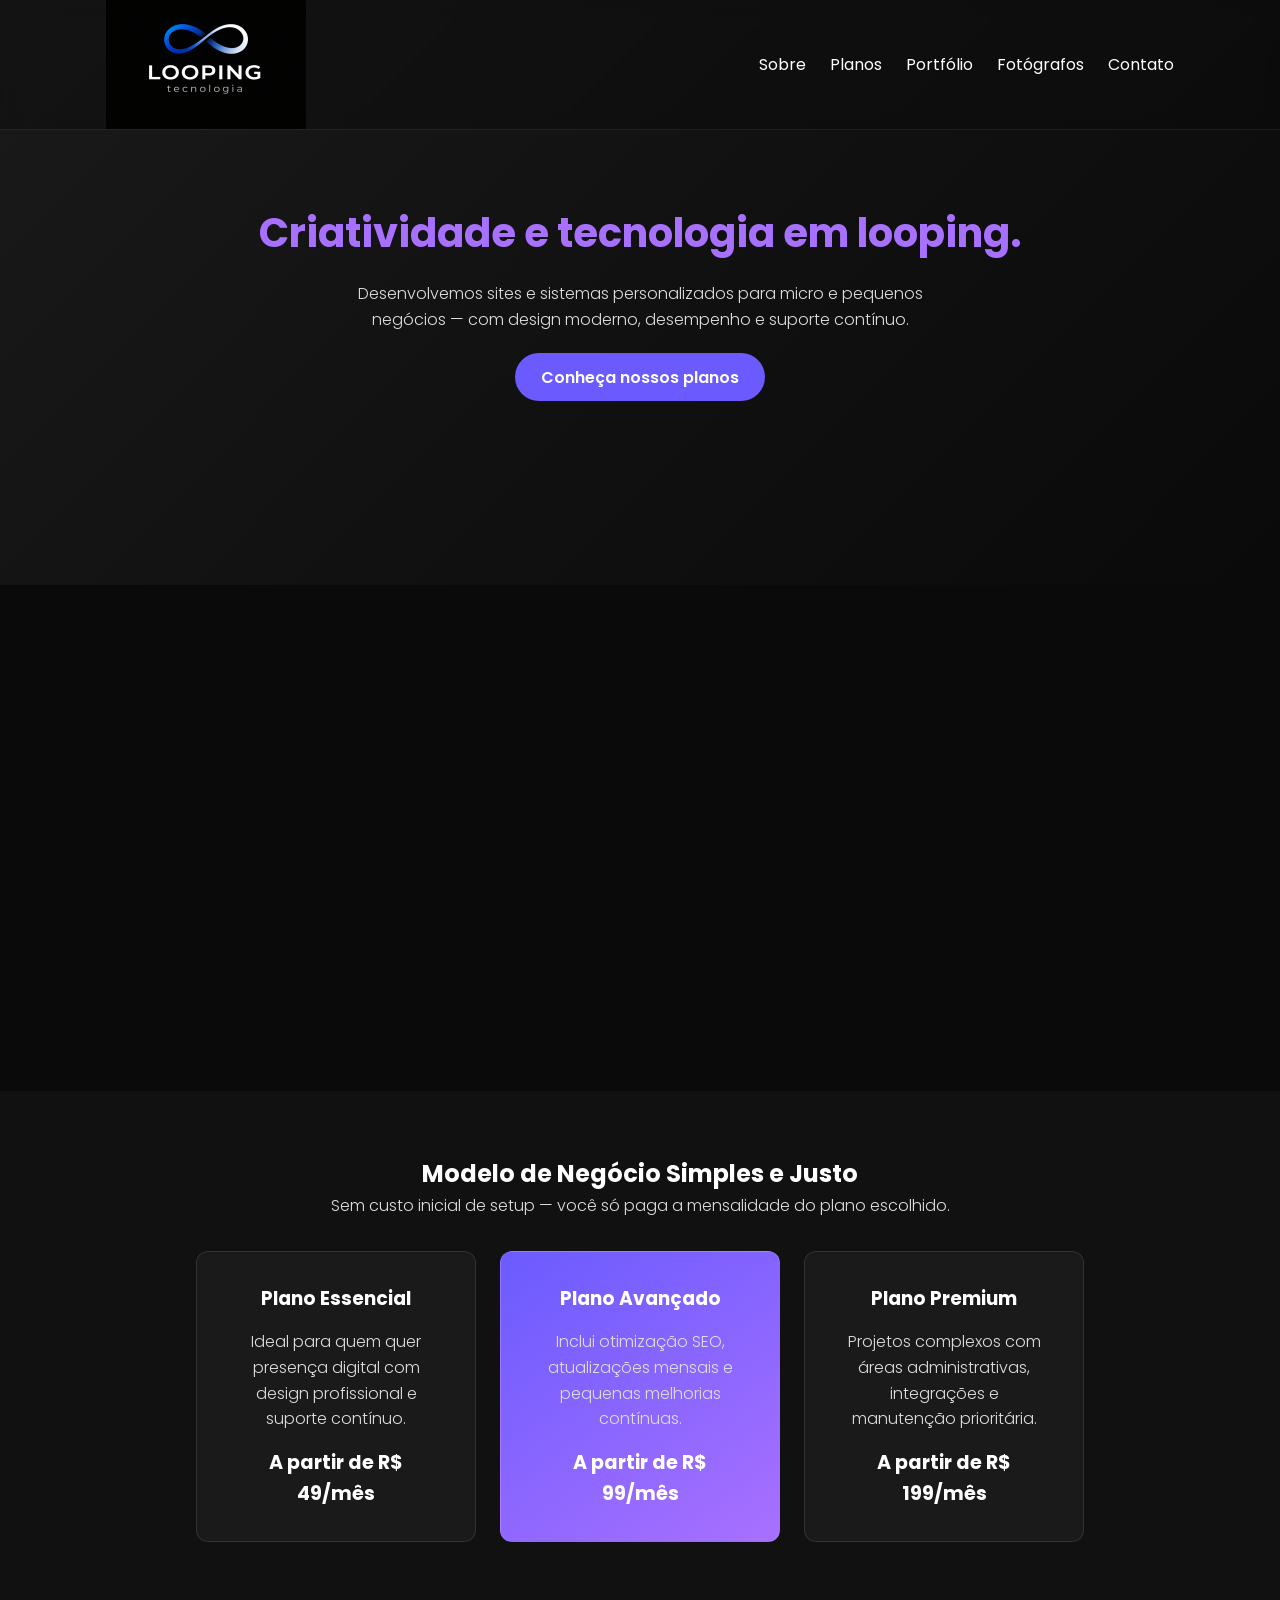
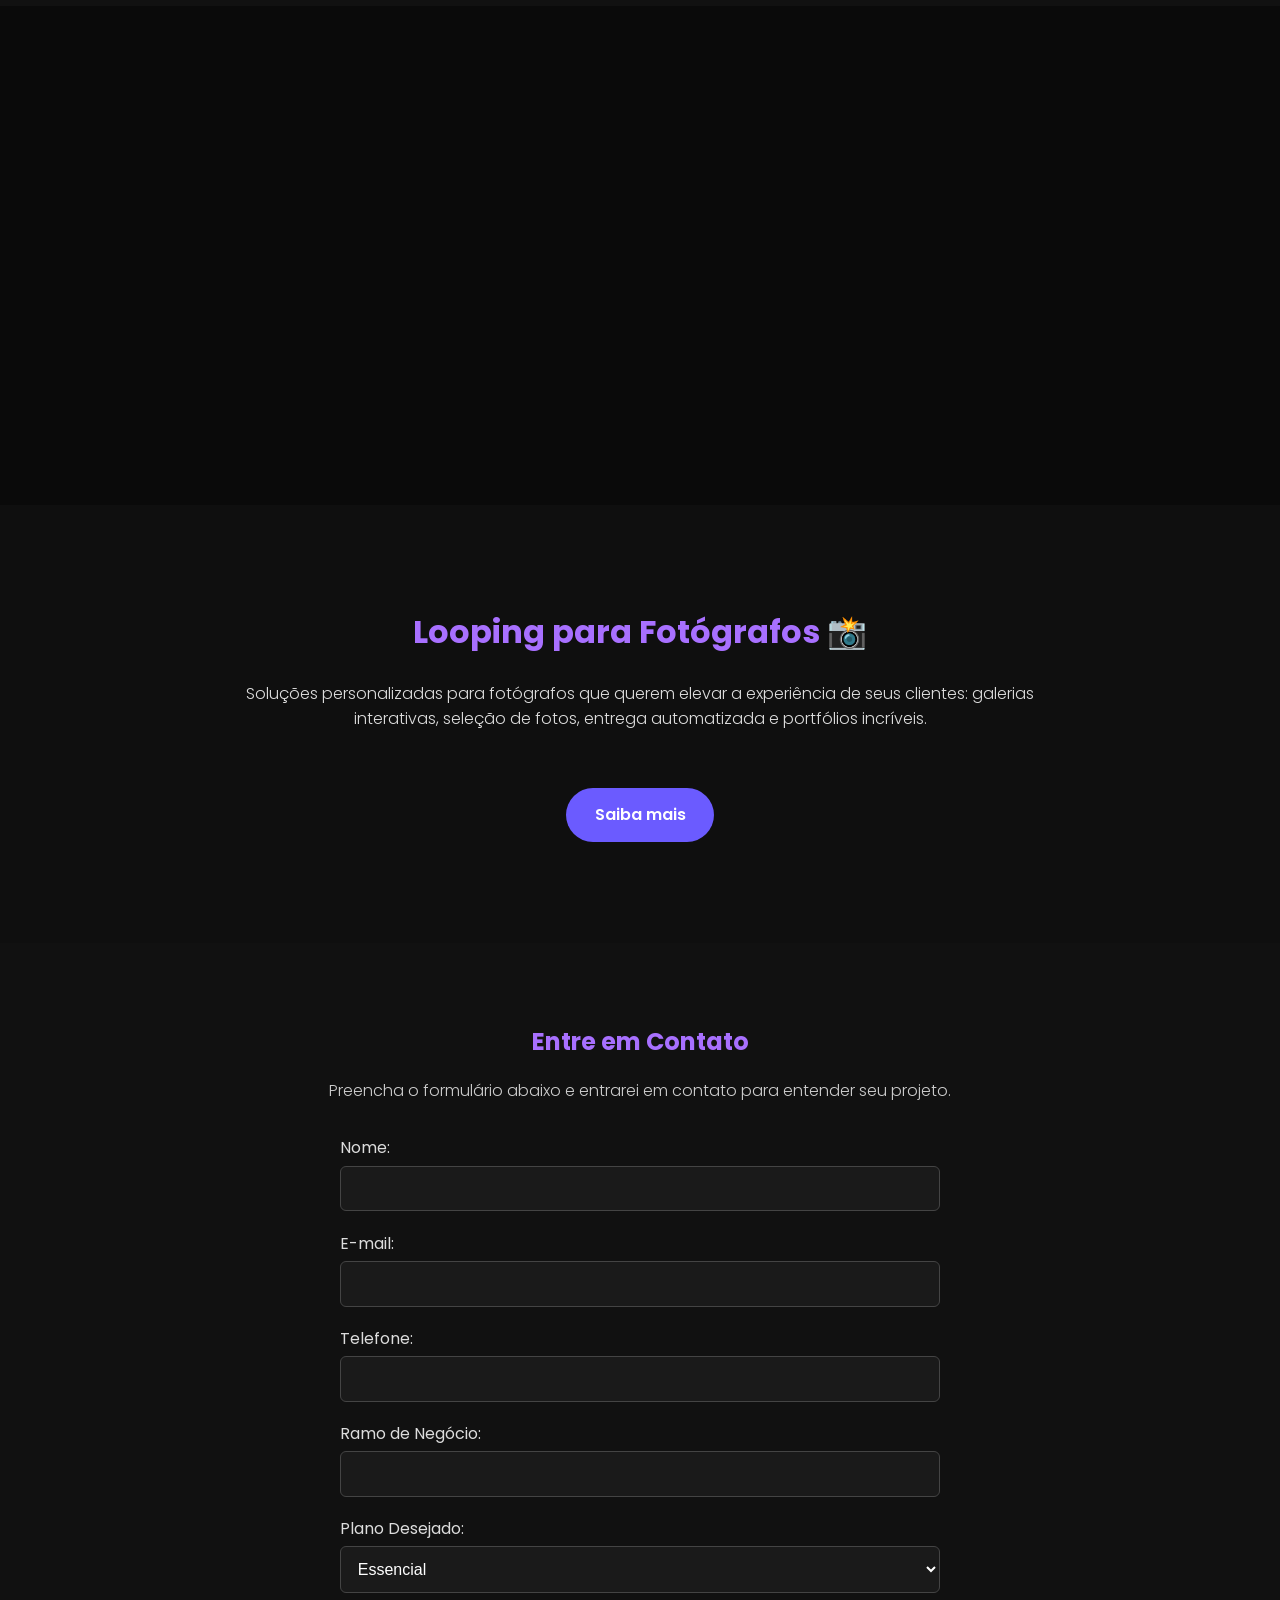
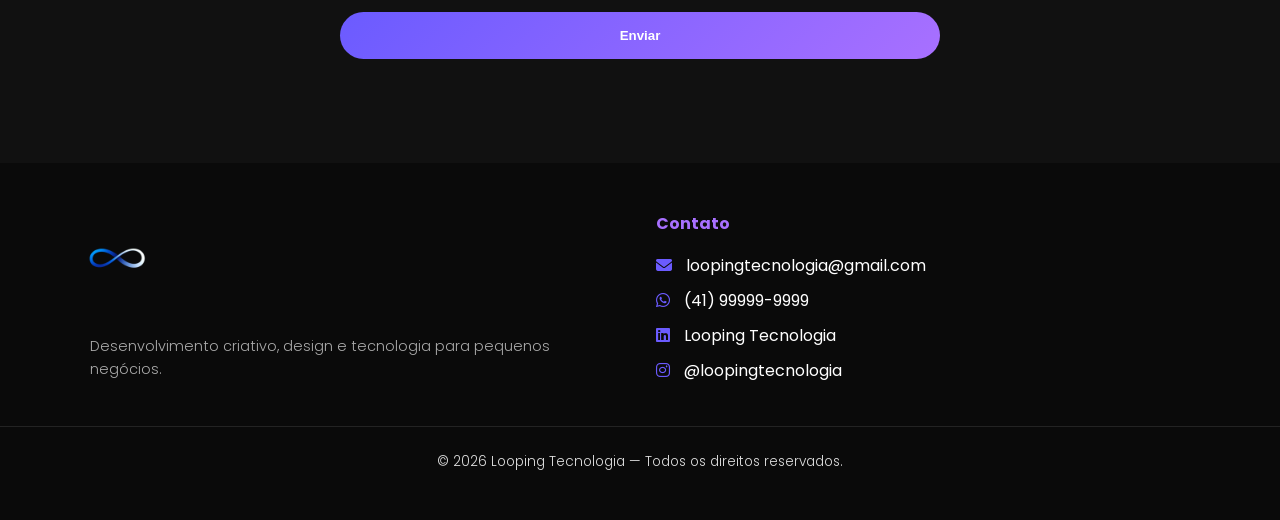
==== index.html @ d00929e4 "Add files via upload" ====
<!DOCTYPE html>
<html lang="pt-BR">
<head>
  <head>
  <meta charset="UTF-8" />
  <meta name="viewport" content="width=device-width, initial-scale=1.0" />

  <title>Looping Tecnologia | Desenvolvimento Web Criativo</title>

  <meta name="description" content="A Looping Tecnologia desenvolve sites e sistemas personalizados para micro e pequenos negócios, com design moderno, performance e suporte contínuo. Sem setup inicial, apenas mensalidade." />
  <meta name="keywords" content="desenvolvimento web, criação de sites, landing page, sites profissionais, sites para fotógrafos, tecnologia, Looping Tecnologia, Leonardo Borges, Curitiba" />
  <meta name="author" content="Leonardo Borges" />
  <meta name="robots" content="index, follow" />

  <!-- Open Graph / Redes sociais -->
  <meta property="og:title" content="Looping Tecnologia | Desenvolvimento Web Criativo" />
  <meta property="og:description" content="Sites e sistemas personalizados para micro e pequenos negócios. Design moderno, acompanhamento e suporte contínuo." />
  <meta property="og:type" content="website" />
  <meta property="og:url" content="https://looping-tecnologia.vercel.app/" />
  <meta property="og:image" content="https://looping-tecnologia.vercel.app/logo.png" />

  <!-- Twitter Card -->
  <meta name="twitter:card" content="summary_large_image" />
  <meta name="twitter:title" content="Looping Tecnologia | Desenvolvimento Web Criativo" />
  <meta name="twitter:description" content="Sites personalizados com design moderno e suporte contínuo para pequenos negócios e autônomos." />
  <meta name="twitter:image" content="https://looping-tecnologia.vercel.app/logo.png" />

  <!-- Favicon -->
  <link rel="icon" type="image/png" href="favicon.ico" />

  <!-- Fonte e CSS -->
  <link href="https://fonts.googleapis.com/css2?family=Poppins:wght@300;400;600;700&display=swap" rel="stylesheet" />
  <link rel="stylesheet" href="style.css" />

  <!-- Font Awesome -->
  <link rel="stylesheet" href="https://cdnjs.cloudflare.com/ajax/libs/font-awesome/6.5.2/css/all.min.css" />

  <meta name="theme-color" content="#6b5bff" />
</head>


</head>
<body>

  <!-- ===== HEADER ===== -->
<header class="header">
  <div class="container">
    <a href="#" class="logo">
      <img src="looping tecnologia.png" alt="Logo Looping Tecnologia">
    </a>

    <nav class="nav" id="nav-menu">
      <a href="#sobre">Sobre</a>
      <a href="#planos">Planos</a>
      <a href="#clientes">Portfólio</a>
      <a href="#fotografos">Fotógrafos</a>
      <a href="#contato">Contato</a>
    </nav>

    <div class="menu-toggle" id="menu-toggle">
      <span></span><span></span><span></span>
    </div>
  </div>
</header>


  <!-- ===== HERO ===== -->
  <section class="hero">
    <div class="hero-content">
      <h1>Criatividade e tecnologia em looping.</h1>
      <p>Desenvolvemos sites e sistemas personalizados para micro e pequenos negócios — com design moderno, desempenho e suporte contínuo.</p>
      <a href="#planos" class="btn">Conheça nossos planos</a>
    </div>
  </section>

  <!-- ===== SOBRE ===== -->
  <section id="sobre" class="sobre">
    <div class="container">
      <h2>Transformamos ideias em presença digital.</h2>
      <p>
        A Looping Tecnologia é especializada em <strong>micro e pequenos negócios</strong>, profissionais autônomos e criativos.
        Acreditamos que cada projeto deve ter identidade própria, por isso trabalhamos linha por linha com atenção a cada detalhe do design e da experiência.
      </p>
      <p>
        Acompanhamos todo o processo: concepção, design, publicação e manutenção, garantindo segurança, desempenho e evolução constante.
      </p>
    </div>
  </section>

  <!-- ===== DIFERENCIAIS ===== -->
  <section id="diferenciais" class="diferenciais">
    <div class="container">
      <h2>Projetos acelerados por I.A.</h2>
      <p>
        Utilizamos softwares de última geração impulsionados por Inteligência Artificial, tornando os processos mais ágeis e assertivos.
        Além disso, nossos processos de revisão de código, manutenções e atualizações é ainda mais eficiente graças a I.A. em pontos cruciais do desenvolvimento.
      </p>
      <p>
       Desfrute de suporte personalizado e humanizado sempre que quiser.
      </p>
    </div>
  </section>

  <!-- ===== PLANOS ===== -->
  <section id="planos" class="planos">
    <div class="container">
      <h2>Modelo de Negócio Simples e Justo</h2>
      <p>Sem custo inicial de setup — você só paga a mensalidade do plano escolhido.</p>

      <div class="planos-grid">
        <div class="plano-card">
          <h3>Plano Essencial</h3>
          <p>Ideal para quem quer presença digital com design profissional e suporte contínuo.</p>
          <span class="preco">A partir de R$ 49/mês</span>
        </div>
        <div class="plano-card destaque">
          <h3>Plano Avançado</h3>
          <p>Inclui otimização SEO, atualizações mensais e pequenas melhorias contínuas.</p>
          <span class="preco">A partir de R$ 99/mês</span>
        </div>
        <div class="plano-card">
          <h3>Plano Premium</h3>
          <p>Projetos complexos com áreas administrativas, integrações e manutenção prioritária.</p>
          <span class="preco">A partir de R$ 199/mês</span>
        </div>
      </div>
    </div>
  </section>

  <!-- ===== CLIENTES / PORTFÓLIO ===== -->
  <section id="clientes" class="clientes">
    <div class="container">
      <h2>Alguns Clientes e Projetos</h2>
      <div class="logos">
        <img src="logo-em-branco-png.png" alt="Mari Vieira Fotografia">
      
        <img src="logofaxinei-removebg-preview.png" alt="Faxinei">
      </div>
    </div>
  </section>

  <!-- ===== LOOPING PARA FOTÓGRAFOS ===== -->
  <section id="fotografos" class="fotografos">
    <div class="container">
      <h2>Looping para Fotógrafos 📸</h2>
      <p>
        Soluções personalizadas para fotógrafos que querem elevar a experiência de seus clientes:
        galerias interativas, seleção de fotos, entrega automatizada e portfólios incríveis.
      </p>
      <a href="pagina-fotografos.html" class="btn">Saiba mais</a>
    </div>
  </section>

  <!-- ===== FORMULÁRIO DE CONTATO ===== -->
<!-- ===== FORMULÁRIO DE CONTATO ===== -->
<section id="contato" class="contato">
  <div class="container">
    <h2>Entre em Contato</h2>
    <p>Preencha o formulário abaixo e entrarei em contato para entender seu projeto.</p>

    <form
  action="https://formsubmit.co/loopingtecnologia@gmail.com"
  method="POST"
  id="contatoForm"
>
  <input type="hidden" name="_captcha" value="false">
  <input type="hidden" name="_next" value="">

  <div class="form-group">
    <label for="nome">Nome:</label>
    <input type="text" id="nome" name="nome" required>
  </div>

  <div class="form-group">
    <label for="email">E-mail:</label>
    <input type="email" id="email" name="email" required>
  </div>

  <div class="form-group">
    <label for="telefone">Telefone:</label>
    <input type="tel" id="telefone" name="telefone" required>
  </div>

  <div class="form-group">
    <label for="ramo">Ramo de Negócio:</label>
    <input type="text" id="ramo" name="ramo">
  </div>

  <div class="form-group">
    <label for="plano">Plano Desejado:</label>
    <select id="plano" name="plano">
      <option value="Essencial">Essencial</option>
      <option value="Avançado">Avançado</option>
      <option value="Premium">Premium</option>
      <option value="Customizado">Projeto Customizado 100%</option>
    </select>
  </div>

  <button type="submit" class="btn-enviar">Enviar</button>

  <!-- Mensagem de status -->
  <div id="mensagemStatus" class="mensagem-status"></div>
</form>

  </div>
</section>


<!-- ===== FOOTER ===== -->
<footer class="footer">
  <div class="container footer-grid">

    <div class="footer-logo">
      <img src="lopping_png-removebg-preview.png" alt="Looping Tecnologia Logo">
      <p>Desenvolvimento criativo, design e tecnologia para pequenos negócios.</p>
    </div>

    <div class="footer-contato">
      <h4>Contato</h4>
      <ul>
        <li><i class="fa-solid fa-envelope"></i> <a href="mailto:loopingtecnologia@gmail.com">loopingtecnologia@gmail.com</a></li>
        <li><i class="fa-brands fa-whatsapp"></i> <a href="https://wa.me/5541999999999" target="_blank">(41) 99999-9999</a></li>
        <li><i class="fa-brands fa-linkedin"></i> <a href="https://linkedin.com/in/seu-perfil" target="_blank">Looping Tecnologia</a></li>
        <li><i class="fa-brands fa-instagram"></i> <a href="https://instagram.com/loopingtecnologia" target="_blank">@loopingtecnologia</a></li>
      </ul>
    </div>

  </div>

  <div class="footer-bottom">
    <p>© 2026 Looping Tecnologia — Todos os direitos reservados.</p>
  </div>
</footer>


  <script src="script.js"></script>
  
</body>
</html>
---- style.css ----
/* ===== RESET ===== */
* {
  margin: 0;
  padding: 0;
  box-sizing: border-box;
}
html {
  scroll-behavior: smooth;
}
body {
  font-family: 'Poppins', sans-serif;
  color: #fff;
  background: #0a0a0a;
  line-height: 1.6;
}

/* ===== GLOBALS ===== */
.container {
  width: 90%;
  max-width: 1100px;
  margin: 0 auto;
}

h1, h2, h3 {
  font-weight: 700;
  color: #fff;
}

p {
  font-weight: 300;
  color: #ddd;
}

/* ===== HEADER ===== */

.header {
  position: fixed;
  top: 0;
  left: 0;
  width: 100%;
  background: rgba(10, 10, 10, 0.4);
  backdrop-filter: blur(8px);
  border-bottom: 1px solid rgba(255, 255, 255, 0.08);
  z-index: 100;
  transition: background 0.4s ease, border-color 0.4s ease;
  height: 130px; /* força altura padrão */
  overflow: hidden; /* impede que a logo “estoure” a altura */
}

.header.scrolled {
  background: rgba(10, 10, 10, 0.9);
  border-color: rgba(255, 255, 255, 0.15);
}

.header .container {
  display: flex;
  justify-content: space-between;
  align-items: center;
  height: 100%; /* garante centralização vertical */
  padding: 0 1rem;
}


/* LOGO */
.logo {
  display: flex;
  align-items: center;
}

.logo img {
  max-height: 200px; /* define tamanho visível */
  width: auto;
  object-fit: contain;
  display: block;
}
.logo img:hover {
  transform: scale(1.05);
}

/* MENU DESKTOP */
.nav {
  display: flex;
  align-items: center;
  gap: 1.5rem;
}

.nav a {
  color: #fff;
  text-decoration: none;
  font-weight: 400;
  transition: color 0.3s;
}

.nav a:hover {
  color: #6b5bff;
}

/* MENU MOBILE (HAMBURGUER) */
.menu-toggle {
  display: none;
  flex-direction: column;
  cursor: pointer;
  gap: 5px;
}

.menu-toggle span {
  width: 25px;
  height: 3px;
  background: #fff;
  border-radius: 2px;
  transition: all 0.3s;
}

/* ===== RESPONSIVO ===== */
@media (max-width: 768px) {
  .nav {
    position: absolute;
    top: 60px;
    right: 0;
    background: rgba(15, 15, 15, 0.95);
    flex-direction: column;
    align-items: flex-start;
    width: 200px;
    padding: 1rem;
    border-left: 1px solid rgba(255, 255, 255, 0.1);
    transform: translateX(100%);
    transition: transform 0.3s ease-in-out;
  }

  .nav.show {
    transform: translateX(0);
  }

  .menu-toggle {
    display: flex;
  }

  .header .container {
    padding: 0.8rem 0;
  }
}

/* ===== HERO ===== */
.hero {
  min-height: 65vh;
  display: flex;
  justify-content: center;
  align-items: center;
  text-align: center;
  background: linear-gradient(135deg, #1a1a1a, #111, #0a0a0a);
  padding-top: 70px; /* exato mesmo valor da altura do header */
  margin-bottom: 0;  /* elimina espaçamento inferior oculto */
}



.hero h1 {
  font-size: 2.5rem;
  margin-bottom: 1rem;
  color: #a870ff;
}
.hero p {
  max-width: 600px;
  margin: 0 auto 2rem;
}

.btn {
  background: #6b5bff;
  color: #fff;
  padding: 0.8rem 1.6rem;
  border-radius: 30px;
  text-decoration: none;
  font-weight: 600;
  transition: background 0.3s, transform 0.3s;
}
.btn:hover {
  background: #a870ff;
  transform: translateY(-3px);
}

/* ===== SEÇÕES ===== */
section {
  padding: 4rem 0;
}

.sobre, .planos, .clientes, .fotografos, .diferenciais {
  background: #111;
  text-align: center;
}

#fotografos .container{
    display: block;
    padding: 5px;
    }

#sobre {
  margin-top: -2rem; /* puxa um pouco pra cima */
}    


/* ===== PLANOS ===== */
.planos-grid {
  display: flex;
  flex-wrap: wrap;
  gap: 1.5rem;
  justify-content: center;
  margin-top: 2rem;
}

.plano-card {
  background: #1a1a1a;
  border: 1px solid rgba(255,255,255,0.1);
  border-radius: 12px;
  padding: 2rem;
  width: 280px;
  transition: transform 0.3s, border-color 0.3s;
}
.plano-card:hover {
  transform: translateY(-5px);
  border-color: #6b5bff;
}
.plano-card.destaque {
  background: linear-gradient(145deg, #6b5bff, #a870ff);
  color: #fff;
}
.plano-card h3 {
  margin-bottom: 1rem;
}
.plano-card .preco {
  display: block;
  margin-top: 1rem;
  font-size: 1.2rem;
  font-weight: 700;
}

/* ===== CLIENTES ===== */
.logos {
  display: flex;
  justify-content: center;
  align-items: center;
  flex-wrap: wrap;
  gap: 2rem;
  margin-top: 2rem;
}
.logos img {
  filter: grayscale(100%);
  opacity: 0.8;
  transition: all 0.3s;
  width: 50%;
  max-width: 300px;
}
.logos img:hover {
  filter: none;
  opacity: 1;
  transform: scale(1.05);
}

/* ===== FOTÓGRAFOS ===== */
.fotografos {
  background: #0f0f0f;
  text-align: center;
  padding: 6rem 0;
}

.fotografos .container {
  max-width: 800px;
  margin: 0 auto;
  padding: 0 1rem;
}

.fotografos h2 {
  font-size: 2rem;
  margin-bottom: 1.5rem;
  color: #a870ff;
}

.fotografos p {
  color: #ddd;
  font-weight: 300;
  margin-bottom: 2.5rem; /* espaçamento entre o texto e o botão */
  line-height: 1.6;
}

.fotografos .btn {
  display: inline-block;
  position: relative;
  margin-top: 1rem;
  background: #6b5bff;
  color: #fff;
  padding: 0.9rem 1.8rem;
  border-radius: 40px;
  text-decoration: none;
  font-weight: 600;
  transition: background 0.3s, transform 0.3s;
}

.fotografos .btn:hover {
  background: #a870ff;
  transform: translateY(-3px);
}


/* ===== CONTATO (FORMULÁRIO) ===== */
.contato {
  background: #111;
  text-align: center;
  padding: 5rem 0;
}

.contato h2 {
  color: #a870ff;
  margin-bottom: 1rem;
}

.contato p {
  color: #ccc;
  margin-bottom: 2rem;
}

#contatoForm {
  max-width: 600px;
  margin: 0 auto;
  text-align: left;
}

.form-group {
  margin-bottom: 1.2rem;
}

label {
  display: block;
  color: #ddd;
  margin-bottom: 0.3rem;
}

input, select {
  width: 100%;
  padding: 0.8rem;
  border-radius: 6px;
  border: 1px solid #444;
  background: #1a1a1a;
  color: #fff;
  font-size: 1rem;
}

input:focus, select:focus {
  border-color: #6b5bff;
  outline: none;
}

.btn-enviar {
  width: 100%;
  padding: 1rem;
  background: linear-gradient(135deg, #6b5bff, #a870ff);
  border: none;
  border-radius: 30px;
  color: #fff;
  font-weight: 600;
  cursor: pointer;
  transition: background 0.3s, transform 0.3s;
}

.btn-enviar:hover {
  transform: translateY(-3px);
  background: linear-gradient(135deg, #a870ff, #6b5bff);

}
/* ===== MENSAGEM DE STATUS ===== */
.mensagem-status {
  margin-top: 1.5rem;
  text-align: center;
  font-weight: 500;
  font-size: 1rem;
  opacity: 0;
  transition: opacity 0.5s ease;
}

.mensagem-status.sucesso {
  color: #6bff91;
}

.mensagem-status.erro {
  color: #ff6b6b;
}

/* ===== FOOTER ===== */
.footer {
  background: #0a0a0a;
  padding: 3rem 0;
  color: #ccc;
}

.footer-grid {
  display: flex;
  justify-content: space-between;
  flex-wrap: wrap;
  gap: 2rem;
}

.footer-logo {
  flex: 1;
  min-width: 240px;
}

.footer-logo img {
  margin-left: -23px;
  height: 100px;
  margin-bottom: 1rem;
}

.footer-logo p {
  font-size: 0.9rem;
  color: #aaa;
}

.footer-contato {
  flex: 1;
  min-width: 240px;
}

.footer-contato h4 {
  color: #a870ff;
  margin-bottom: 1rem;
}

.footer-contato ul {
  list-style: none;
  padding: 0;
}

.footer-contato li {
  margin-bottom: 0.6rem;
}

.footer-contato a {
  color: #fff;
  text-decoration: none;
  transition: color 0.3s;
}

.footer-contato a:hover {
  color: #a870ff;
}

.footer-contato i {
  margin-right: 0.6rem;
  color: #6b5bff;
}

.footer-bottom {
  text-align: center;
  margin-top: 2rem;
  border-top: 1px solid rgba(255, 255, 255, 0.1);
  padding-top: 1.5rem;
  font-size: 0.85rem;
  color: #888;
}



/*  ====== ANIMAÇÕES ======*/

section {
  opacity: 0;
  transform: translateY(40px);
  transition: all 0.6s ease-out;
}
section.show {
  opacity: 1;
  transform: translateY(0);
}

.menu-toggle.active span.rotate1 {
  transform: rotate(45deg) translate(5px, 5px);
}
.menu-toggle.active span.hide {
  opacity: 0;
}
.menu-toggle.active span.rotate2 {
  transform: rotate(-45deg) translate(6px, -6px);
}
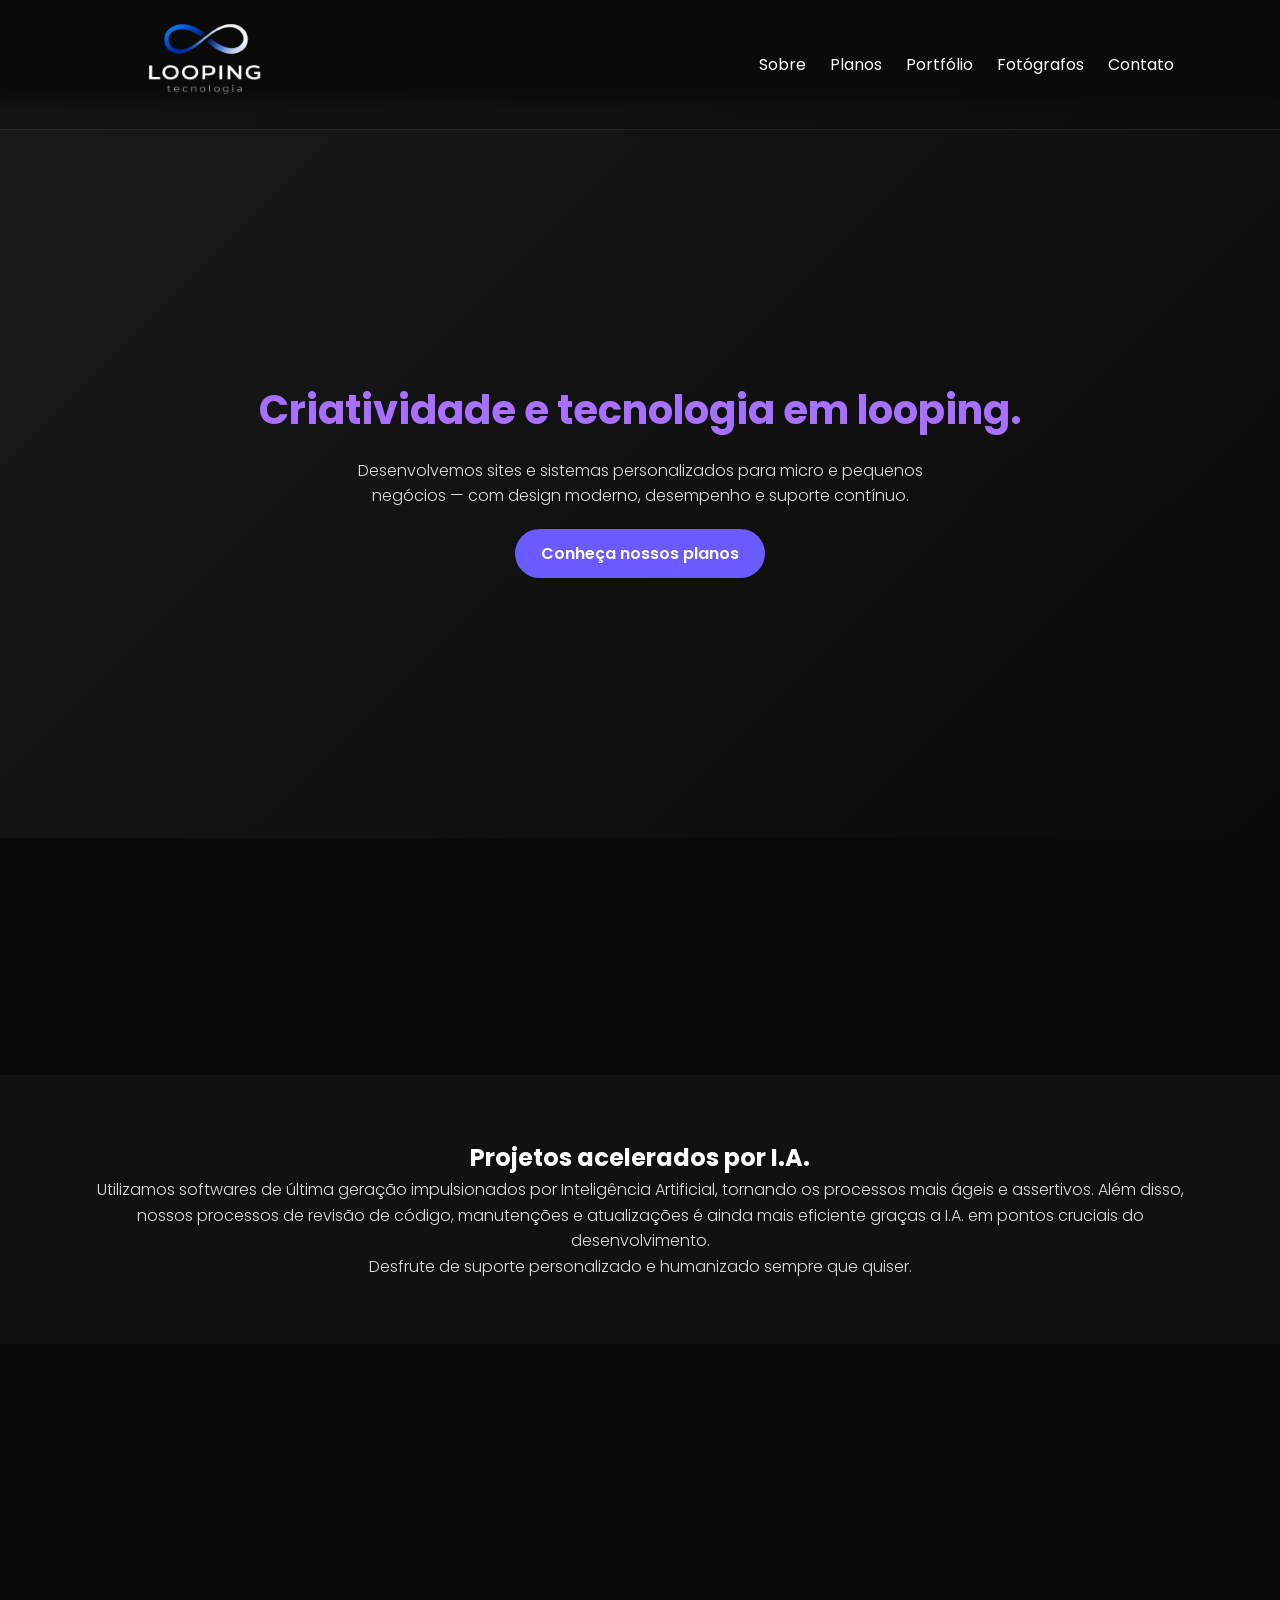
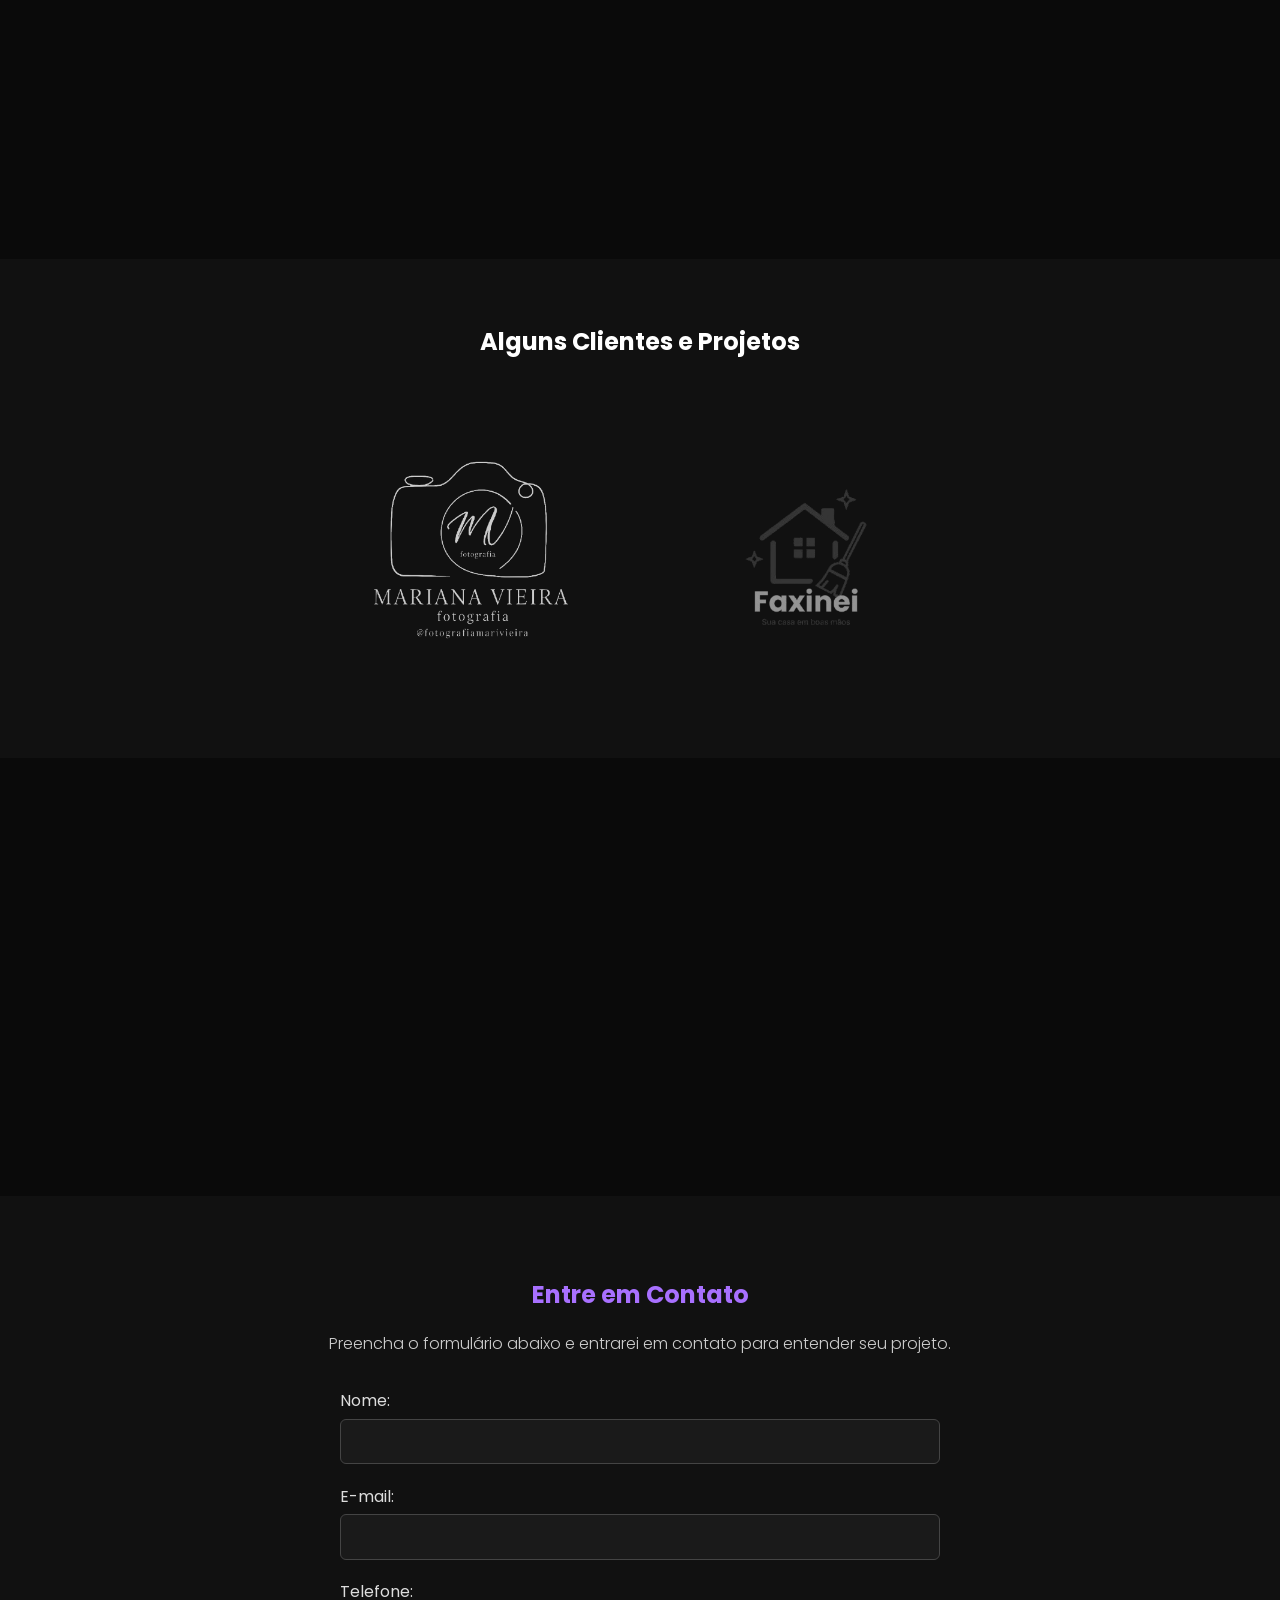
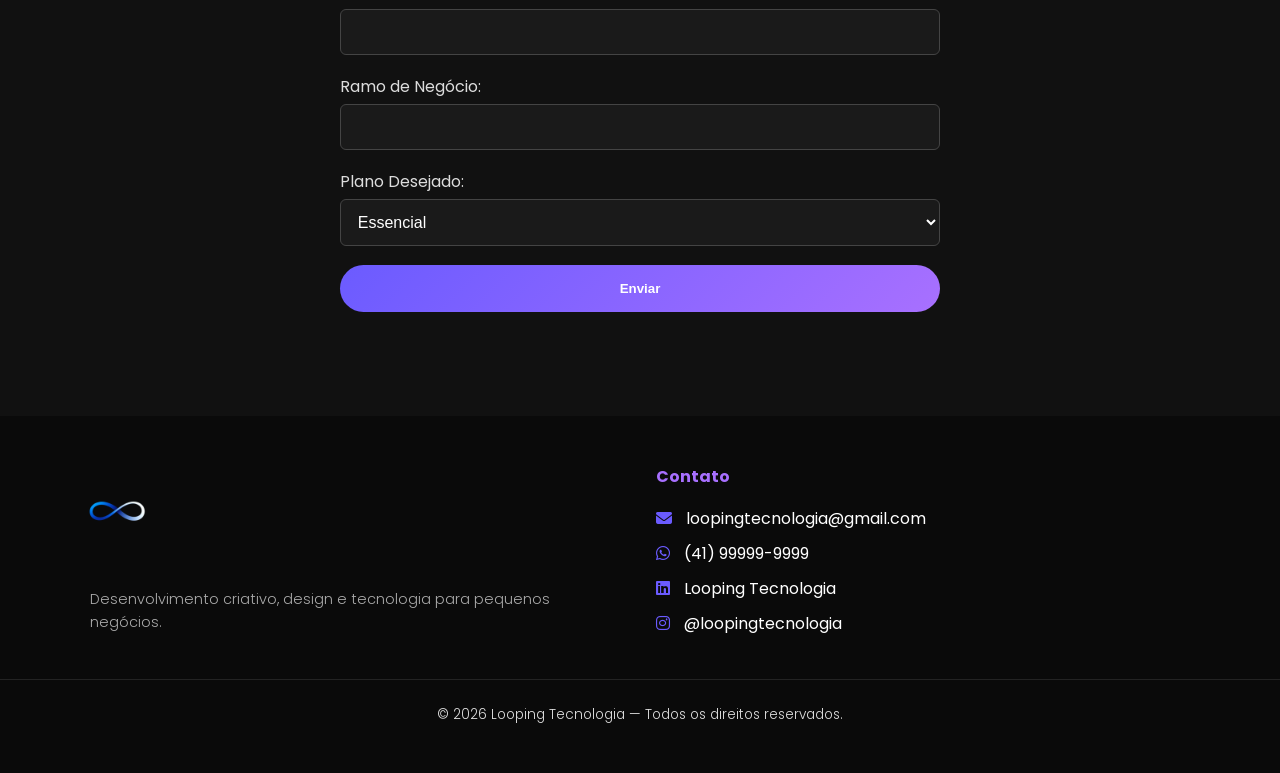
==== commit c6c2fbd3: "Add files via upload" ====
--- a/index.html
+++ b/index.html
@@ -46,7 +46,7 @@
 <header class="header">
   <div class="container">
     <a href="#" class="logo">
-      <img src="looping tecnologia.png" alt="Logo Looping Tecnologia">
+      <img src="looping_tecnologia-removebg-preview.png" alt="Logo Looping Tecnologia">
     </a>
 
     <nav class="nav" id="nav-menu">
@@ -147,7 +147,7 @@
         Soluções personalizadas para fotógrafos que querem elevar a experiência de seus clientes:
         galerias interativas, seleção de fotos, entrega automatizada e portfólios incríveis.
       </p>
-      <a href="pagina-fotografos.html" class="btn">Saiba mais</a>
+      <a href="loopingparafotografos.html" class="btn">Saiba mais</a>
     </div>
   </section>
 
--- a/style.css
+++ b/style.css
@@ -44,7 +44,7 @@
   z-index: 100;
   transition: background 0.4s ease, border-color 0.4s ease;
   height: 130px; /* força altura padrão */
-  overflow: hidden; /* impede que a logo “estoure” a altura */
+  overflow: visible; /* impede que a logo “estoure” a altura */
 }
 
 .header.scrolled {
@@ -142,7 +142,7 @@
 
 /* ===== HERO ===== */
 .hero {
-  min-height: 65vh;
+  min-height: 82vh;
   display: flex;
   justify-content: center;
   align-items: center;
@@ -150,6 +150,7 @@
   background: linear-gradient(135deg, #1a1a1a, #111, #0a0a0a);
   padding-top: 70px; /* exato mesmo valor da altura do header */
   margin-bottom: 0;  /* elimina espaçamento inferior oculto */
+  margin-top: 100px;
 }
 
 
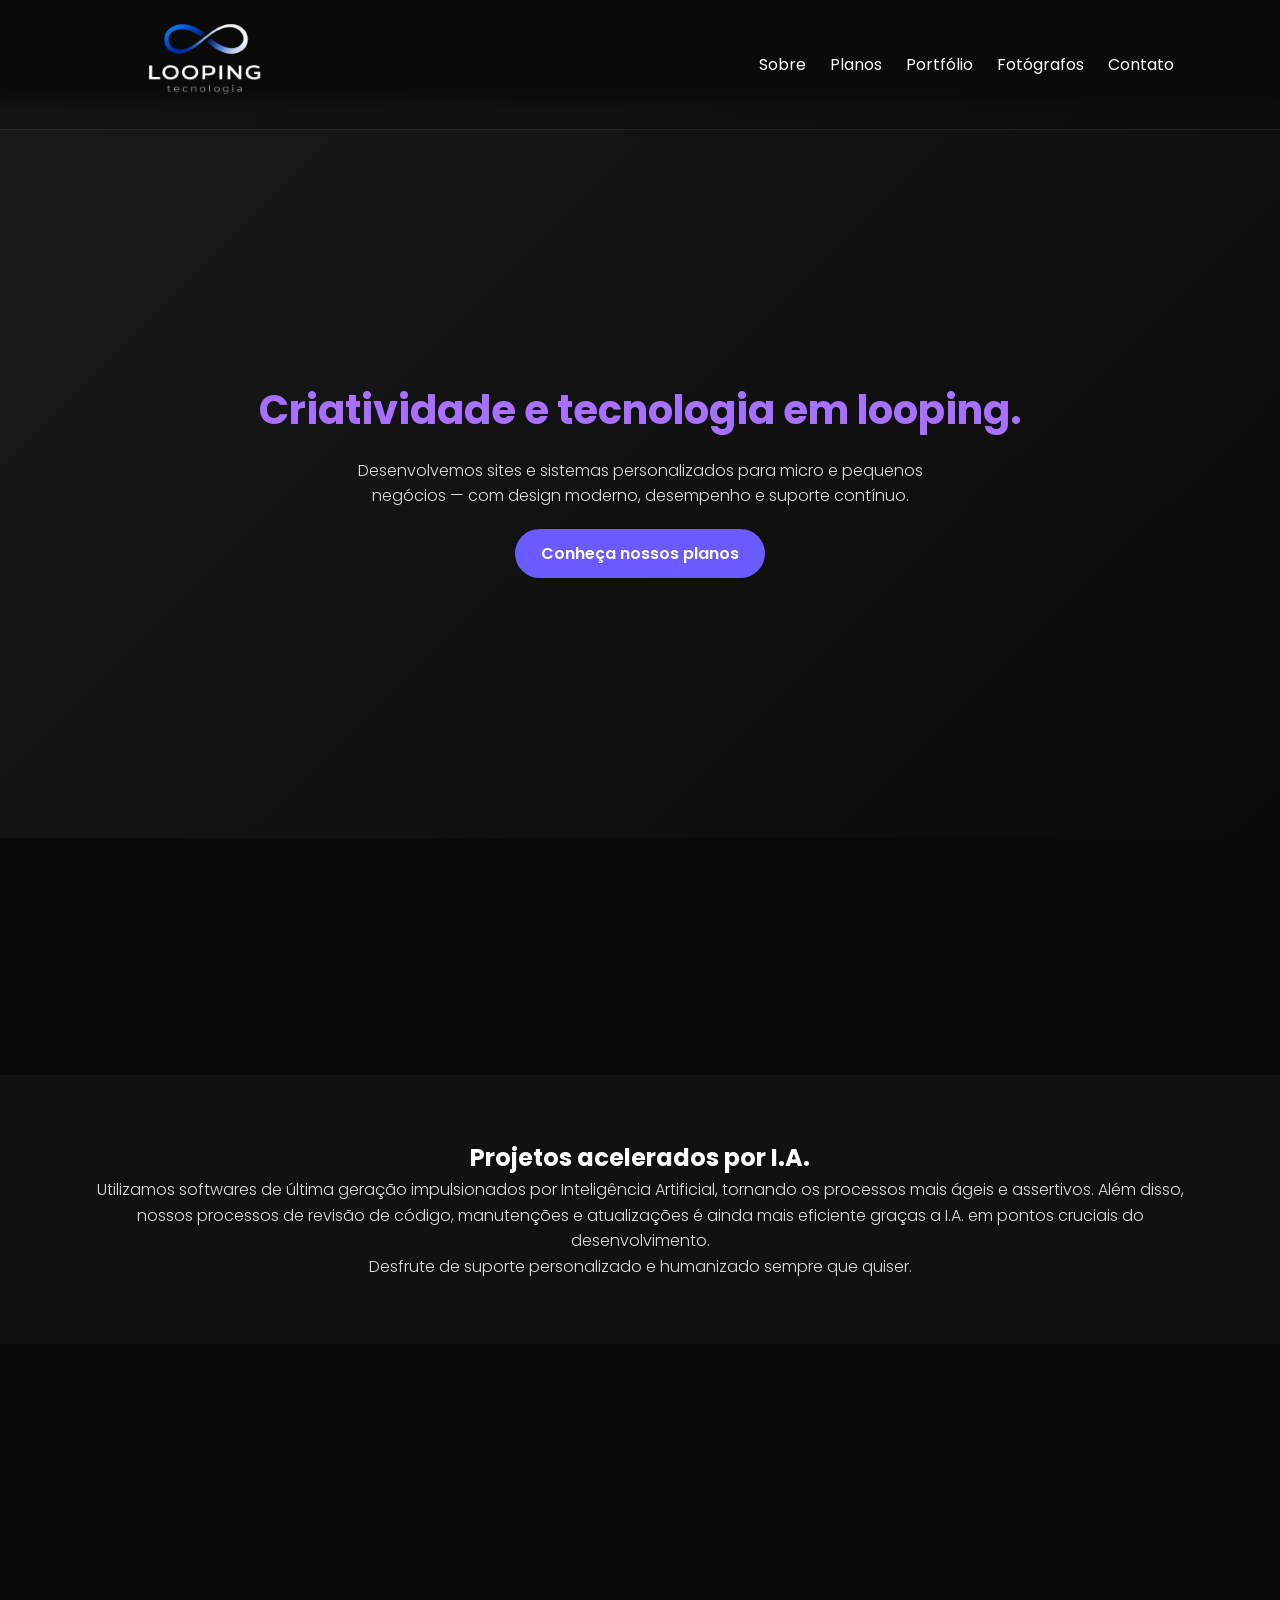
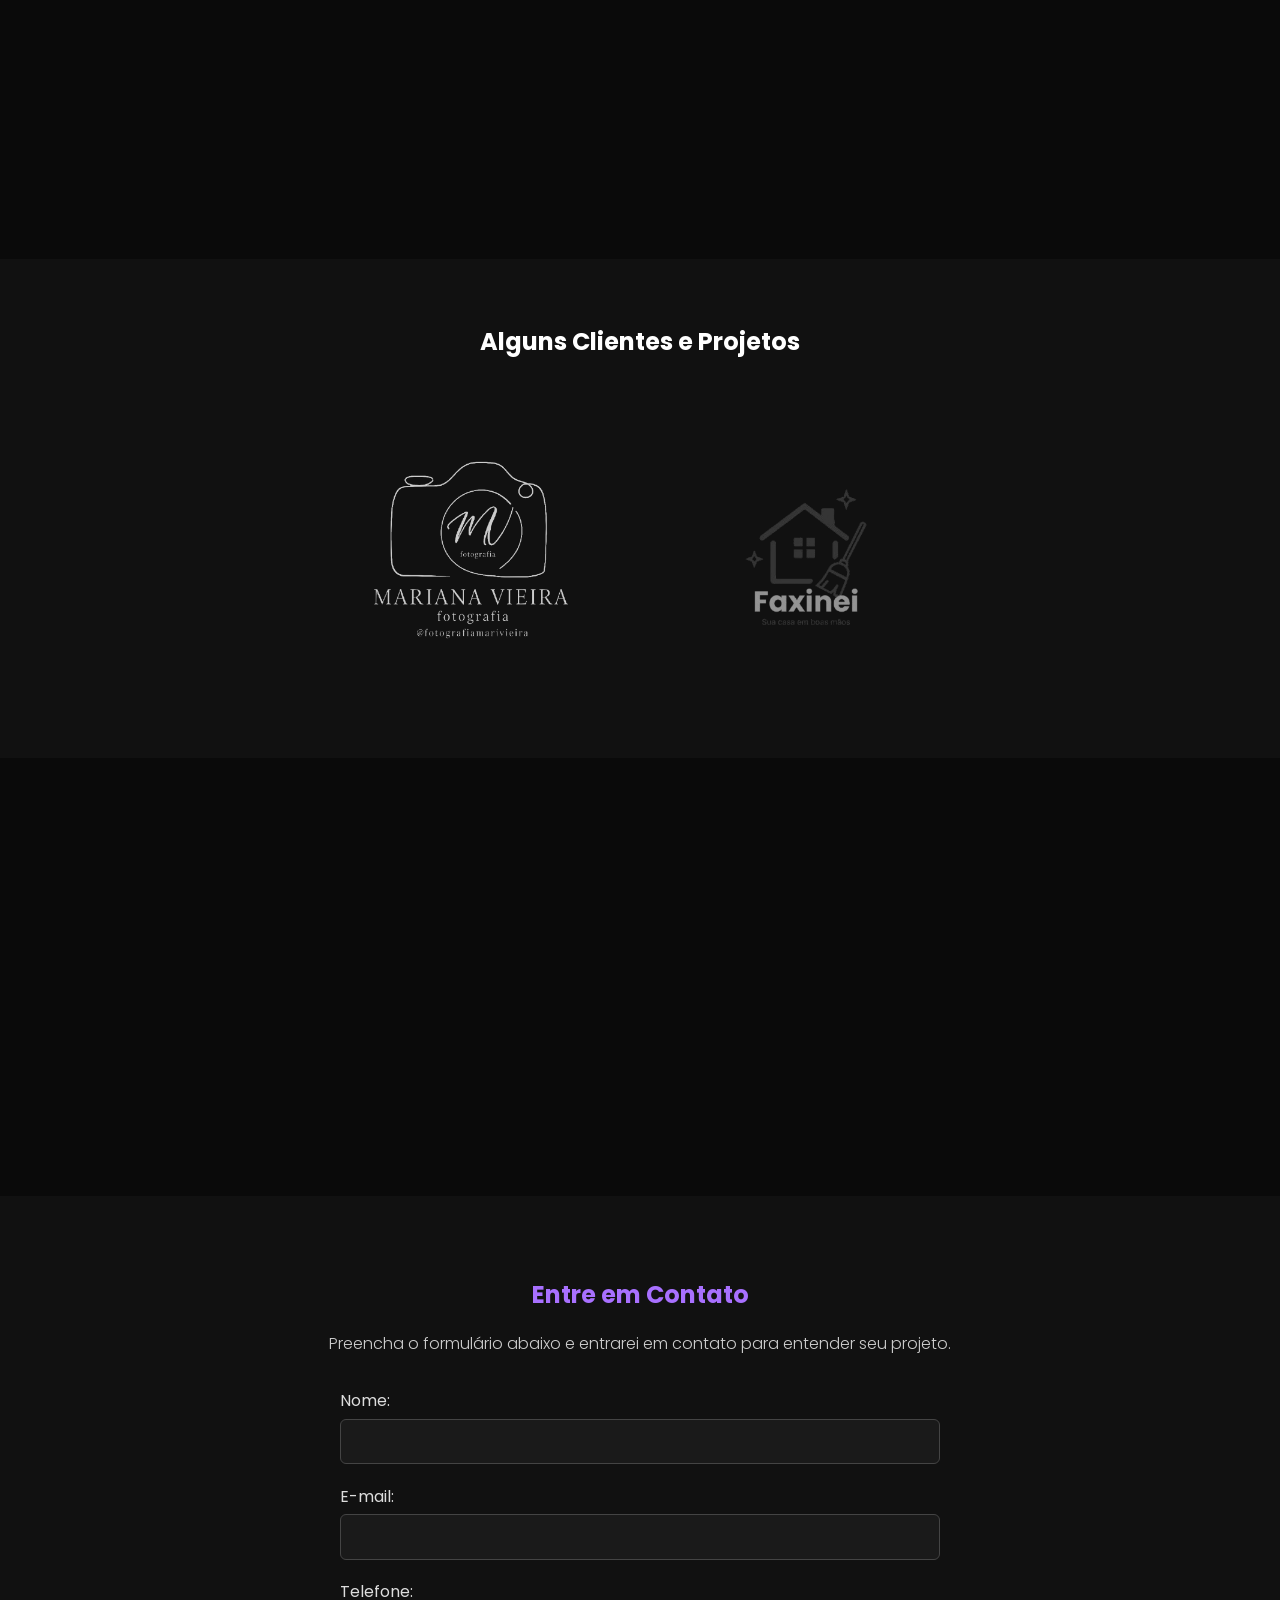
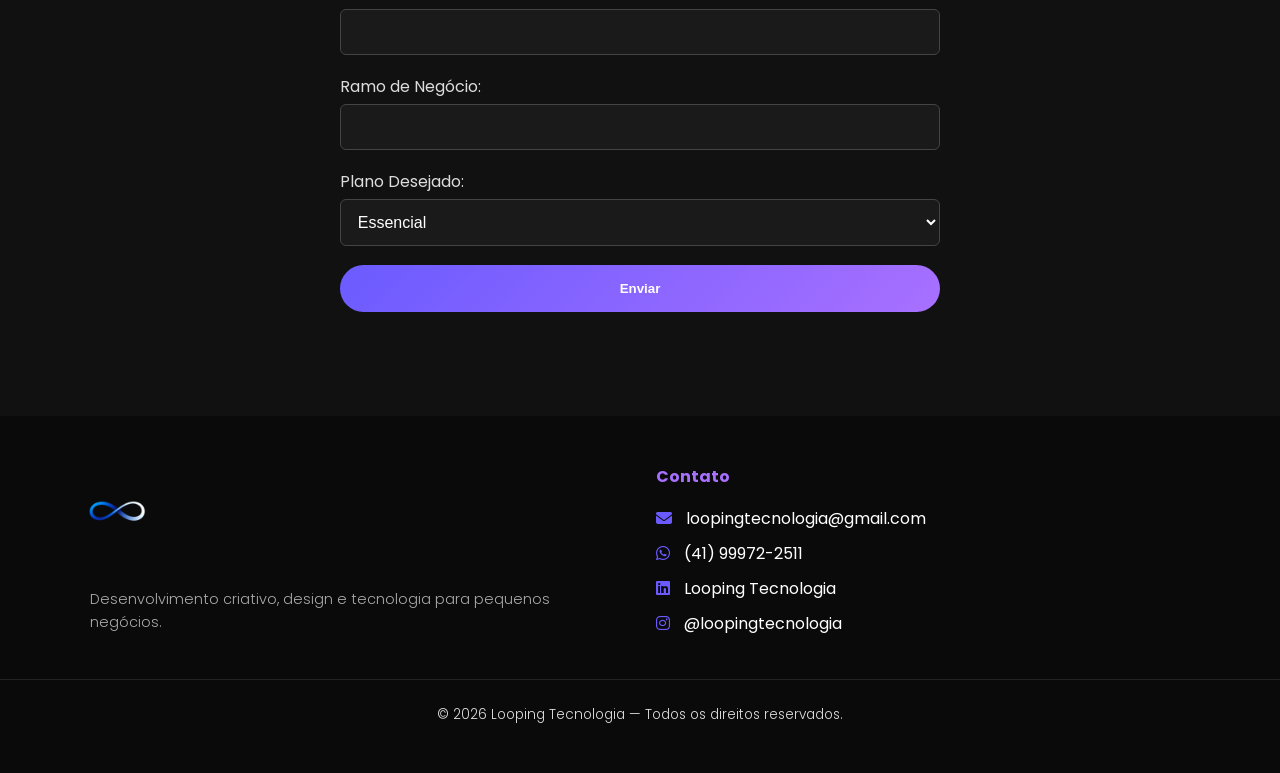
==== commit b9f50349: "Add files via upload" ====
--- a/index.html
+++ b/index.html
@@ -219,7 +219,7 @@
       <h4>Contato</h4>
       <ul>
         <li><i class="fa-solid fa-envelope"></i> <a href="mailto:loopingtecnologia@gmail.com">loopingtecnologia@gmail.com</a></li>
-        <li><i class="fa-brands fa-whatsapp"></i> <a href="https://wa.me/5541999999999" target="_blank">(41) 99999-9999</a></li>
+        <li><i class="fa-brands fa-whatsapp"></i> <a href="https://wa.me/5541999722511" target="_blank">(41) 99972-2511</a></li>
         <li><i class="fa-brands fa-linkedin"></i> <a href="https://linkedin.com/in/seu-perfil" target="_blank">Looping Tecnologia</a></li>
         <li><i class="fa-brands fa-instagram"></i> <a href="https://instagram.com/loopingtecnologia" target="_blank">@loopingtecnologia</a></li>
       </ul>
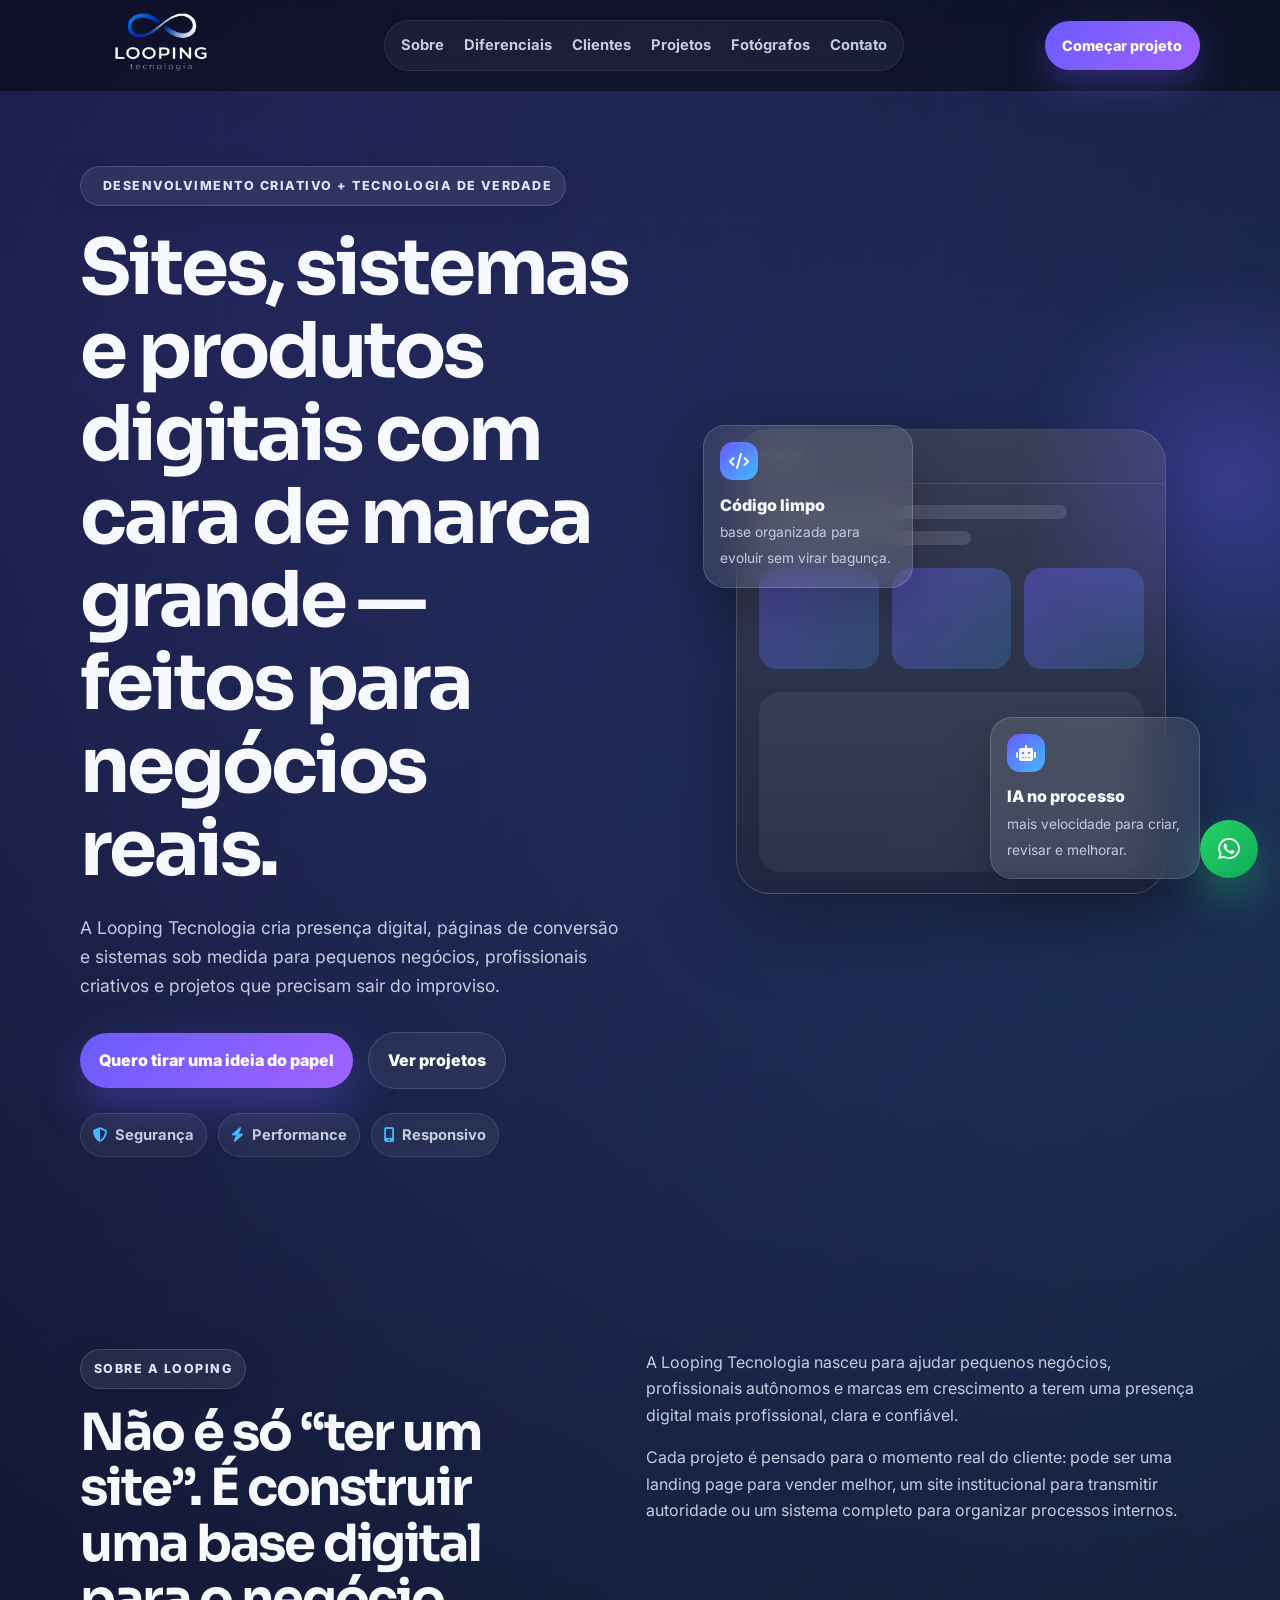
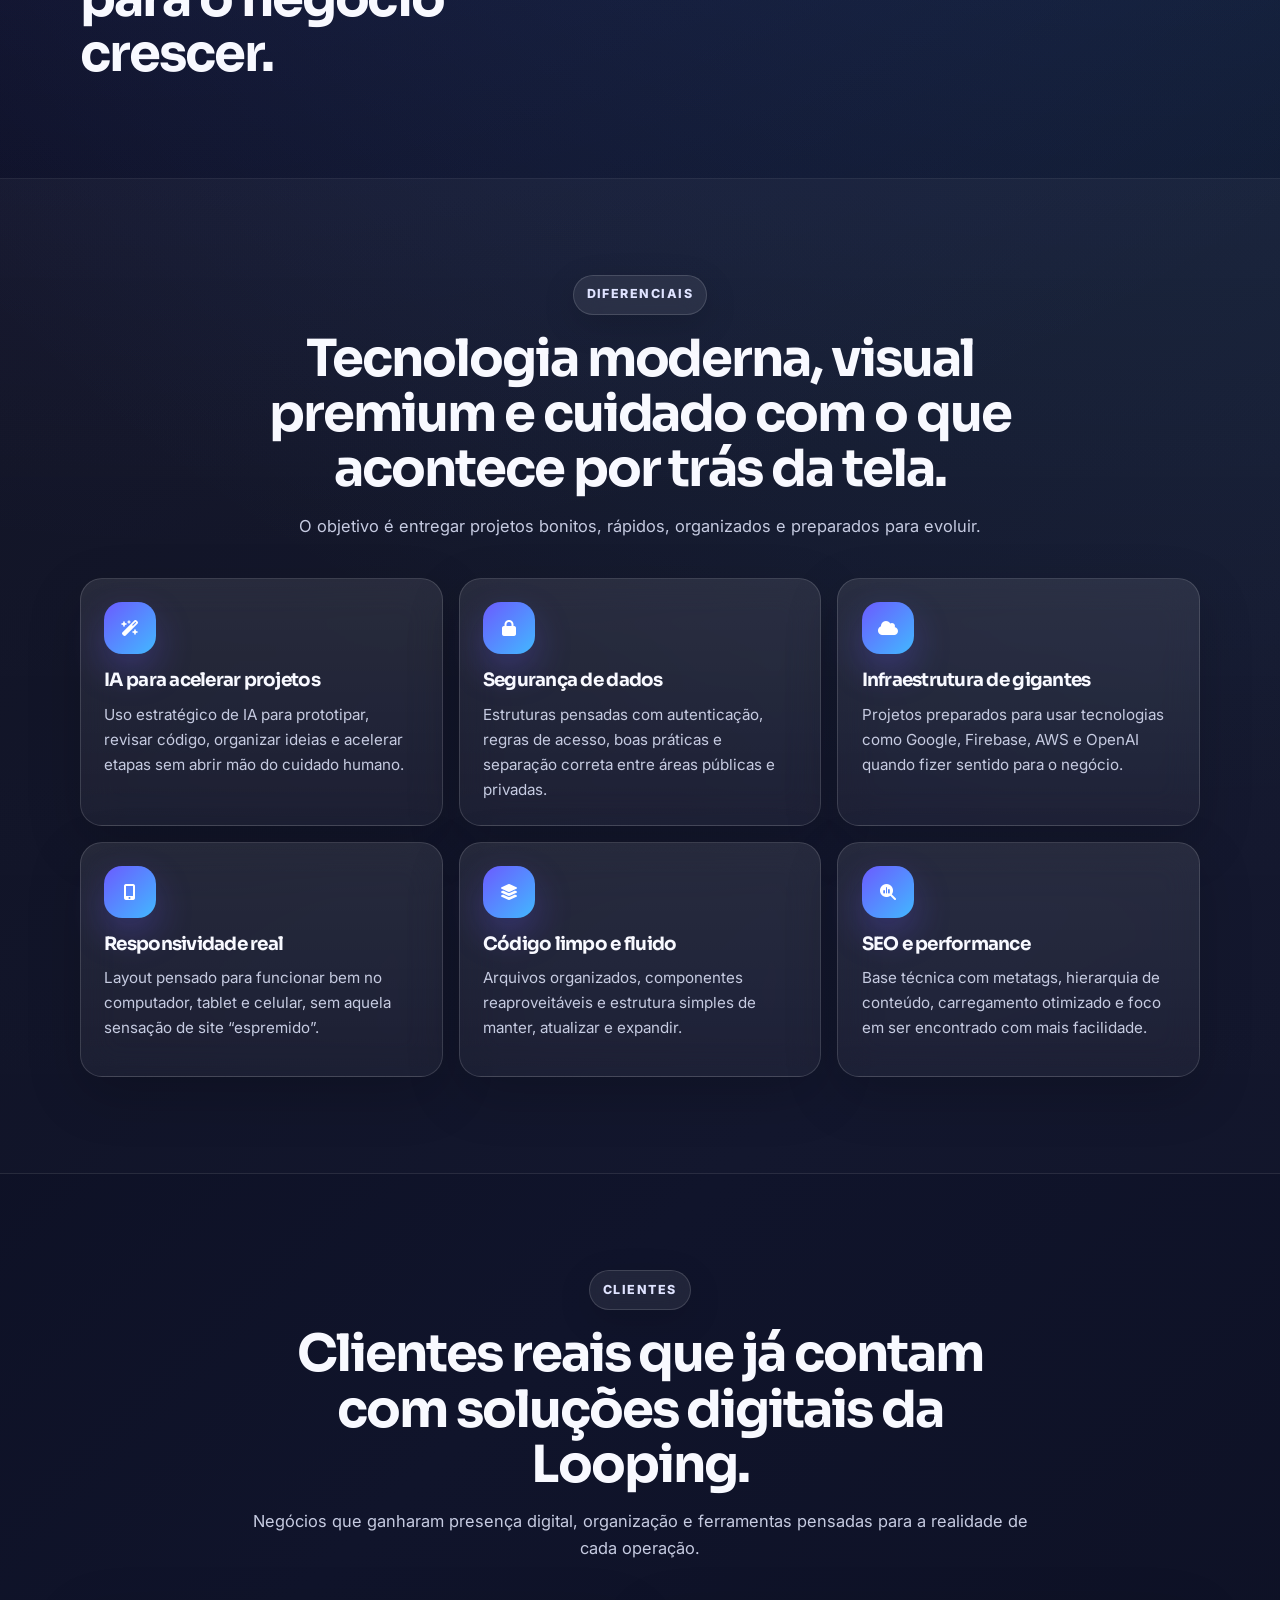
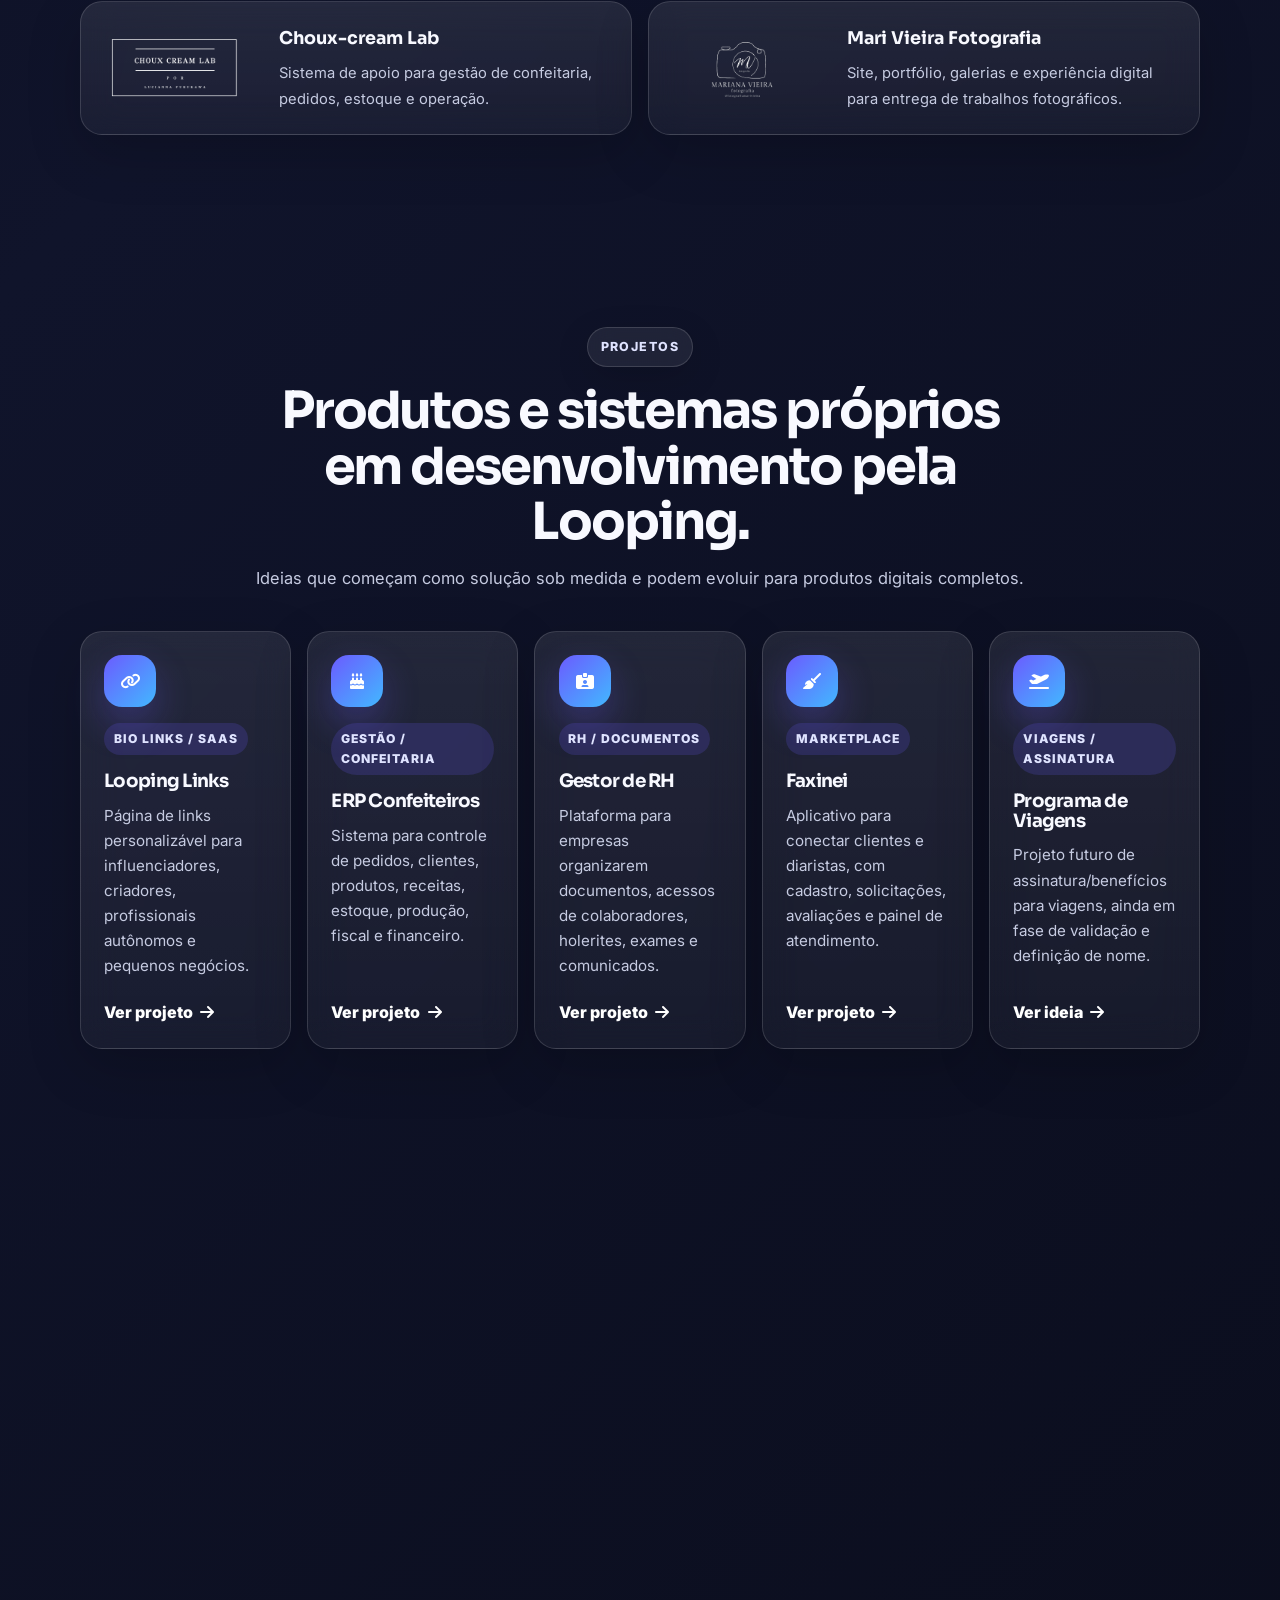
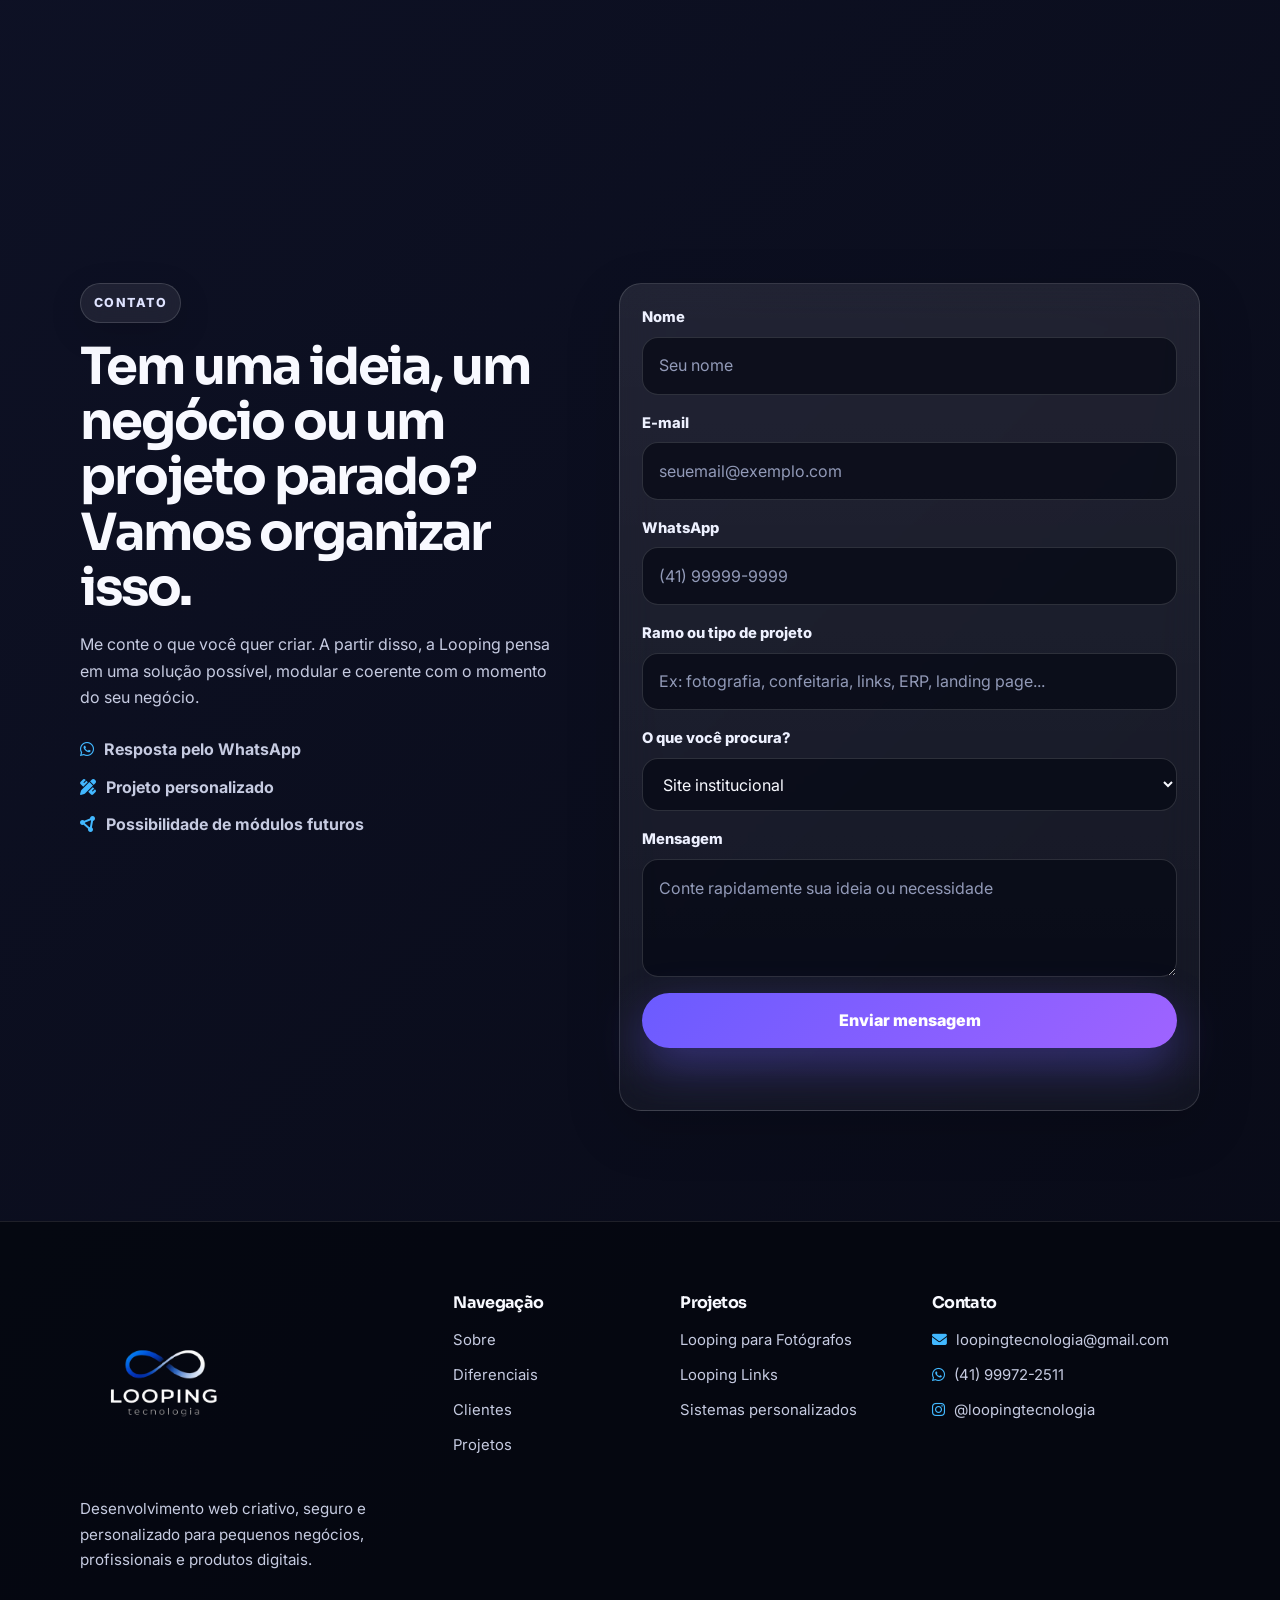
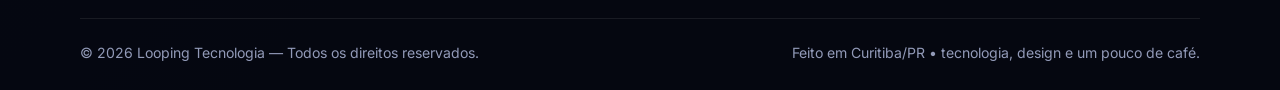
==== commit 9ea850bb: "Atualiza página de projetos" ====
--- a/index.html
+++ b/index.html
@@ -1,239 +1,396 @@
-<!DOCTYPE html>
-<html lang="pt-BR">
-<head>
-  <head>
-  <meta charset="UTF-8" />
-  <meta name="viewport" content="width=device-width, initial-scale=1.0" />
-
-  <title>Looping Tecnologia | Desenvolvimento Web Criativo</title>
-
-  <meta name="description" content="A Looping Tecnologia desenvolve sites e sistemas personalizados para micro e pequenos negócios, com design moderno, performance e suporte contínuo. Sem setup inicial, apenas mensalidade." />
-  <meta name="keywords" content="desenvolvimento web, criação de sites, landing page, sites profissionais, sites para fotógrafos, tecnologia, Looping Tecnologia, Leonardo Borges, Curitiba" />
-  <meta name="author" content="Leonardo Borges" />
-  <meta name="robots" content="index, follow" />
-
-  <!-- Open Graph / Redes sociais -->
-  <meta property="og:title" content="Looping Tecnologia | Desenvolvimento Web Criativo" />
-  <meta property="og:description" content="Sites e sistemas personalizados para micro e pequenos negócios. Design moderno, acompanhamento e suporte contínuo." />
-  <meta property="og:type" content="website" />
-  <meta property="og:url" content="https://looping-tecnologia.vercel.app/" />
-  <meta property="og:image" content="https://looping-tecnologia.vercel.app/logo.png" />
-
-  <!-- Twitter Card -->
-  <meta name="twitter:card" content="summary_large_image" />
-  <meta name="twitter:title" content="Looping Tecnologia | Desenvolvimento Web Criativo" />
-  <meta name="twitter:description" content="Sites personalizados com design moderno e suporte contínuo para pequenos negócios e autônomos." />
-  <meta name="twitter:image" content="https://looping-tecnologia.vercel.app/logo.png" />
-
-  <!-- Favicon -->
-  <link rel="icon" type="image/png" href="favicon.ico" />
-
-  <!-- Fonte e CSS -->
-  <link href="https://fonts.googleapis.com/css2?family=Poppins:wght@300;400;600;700&display=swap" rel="stylesheet" />
-  <link rel="stylesheet" href="style.css" />
-
-  <!-- Font Awesome -->
-  <link rel="stylesheet" href="https://cdnjs.cloudflare.com/ajax/libs/font-awesome/6.5.2/css/all.min.css" />
-
-  <meta name="theme-color" content="#6b5bff" />
-</head>
-
-
-</head>
-<body>
-
-  <!-- ===== HEADER ===== -->
-<header class="header">
-  <div class="container">
-    <a href="#" class="logo">
-      <img src="looping_tecnologia-removebg-preview.png" alt="Logo Looping Tecnologia">
-    </a>
-
-    <nav class="nav" id="nav-menu">
-      <a href="#sobre">Sobre</a>
-      <a href="#planos">Planos</a>
-      <a href="#clientes">Portfólio</a>
-      <a href="#fotografos">Fotógrafos</a>
-      <a href="#contato">Contato</a>
-    </nav>
-
-    <div class="menu-toggle" id="menu-toggle">
-      <span></span><span></span><span></span>
-    </div>
-  </div>
-</header>
-
-
-  <!-- ===== HERO ===== -->
-  <section class="hero">
-    <div class="hero-content">
-      <h1>Criatividade e tecnologia em looping.</h1>
-      <p>Desenvolvemos sites e sistemas personalizados para micro e pequenos negócios — com design moderno, desempenho e suporte contínuo.</p>
-      <a href="#planos" class="btn">Conheça nossos planos</a>
-    </div>
-  </section>
-
-  <!-- ===== SOBRE ===== -->
-  <section id="sobre" class="sobre">
-    <div class="container">
-      <h2>Transformamos ideias em presença digital.</h2>
-      <p>
-        A Looping Tecnologia é especializada em <strong>micro e pequenos negócios</strong>, profissionais autônomos e criativos.
-        Acreditamos que cada projeto deve ter identidade própria, por isso trabalhamos linha por linha com atenção a cada detalhe do design e da experiência.
-      </p>
-      <p>
-        Acompanhamos todo o processo: concepção, design, publicação e manutenção, garantindo segurança, desempenho e evolução constante.
-      </p>
-    </div>
-  </section>
-
-  <!-- ===== DIFERENCIAIS ===== -->
-  <section id="diferenciais" class="diferenciais">
-    <div class="container">
-      <h2>Projetos acelerados por I.A.</h2>
-      <p>
-        Utilizamos softwares de última geração impulsionados por Inteligência Artificial, tornando os processos mais ágeis e assertivos.
-        Além disso, nossos processos de revisão de código, manutenções e atualizações é ainda mais eficiente graças a I.A. em pontos cruciais do desenvolvimento.
-      </p>
-      <p>
-       Desfrute de suporte personalizado e humanizado sempre que quiser.
-      </p>
-    </div>
-  </section>
-
-  <!-- ===== PLANOS ===== -->
-  <section id="planos" class="planos">
-    <div class="container">
-      <h2>Modelo de Negócio Simples e Justo</h2>
-      <p>Sem custo inicial de setup — você só paga a mensalidade do plano escolhido.</p>
-
-      <div class="planos-grid">
-        <div class="plano-card">
-          <h3>Plano Essencial</h3>
-          <p>Ideal para quem quer presença digital com design profissional e suporte contínuo.</p>
-          <span class="preco">A partir de R$ 49/mês</span>
-        </div>
-        <div class="plano-card destaque">
-          <h3>Plano Avançado</h3>
-          <p>Inclui otimização SEO, atualizações mensais e pequenas melhorias contínuas.</p>
-          <span class="preco">A partir de R$ 99/mês</span>
-        </div>
-        <div class="plano-card">
-          <h3>Plano Premium</h3>
-          <p>Projetos complexos com áreas administrativas, integrações e manutenção prioritária.</p>
-          <span class="preco">A partir de R$ 199/mês</span>
-        </div>
-      </div>
-    </div>
-  </section>
-
-  <!-- ===== CLIENTES / PORTFÓLIO ===== -->
-  <section id="clientes" class="clientes">
-    <div class="container">
-      <h2>Alguns Clientes e Projetos</h2>
-      <div class="logos">
-        <img src="logo-em-branco-png.png" alt="Mari Vieira Fotografia">
-      
-        <img src="logofaxinei-removebg-preview.png" alt="Faxinei">
-      </div>
-    </div>
-  </section>
-
-  <!-- ===== LOOPING PARA FOTÓGRAFOS ===== -->
-  <section id="fotografos" class="fotografos">
-    <div class="container">
-      <h2>Looping para Fotógrafos 📸</h2>
-      <p>
-        Soluções personalizadas para fotógrafos que querem elevar a experiência de seus clientes:
-        galerias interativas, seleção de fotos, entrega automatizada e portfólios incríveis.
-      </p>
-      <a href="loopingparafotografos.html" class="btn">Saiba mais</a>
-    </div>
-  </section>
-
-  <!-- ===== FORMULÁRIO DE CONTATO ===== -->
-<!-- ===== FORMULÁRIO DE CONTATO ===== -->
-<section id="contato" class="contato">
-  <div class="container">
-    <h2>Entre em Contato</h2>
-    <p>Preencha o formulário abaixo e entrarei em contato para entender seu projeto.</p>
-
-    <form
-  action="https://formsubmit.co/loopingtecnologia@gmail.com"
-  method="POST"
-  id="contatoForm"
->
-  <input type="hidden" name="_captcha" value="false">
-  <input type="hidden" name="_next" value="">
-
-  <div class="form-group">
-    <label for="nome">Nome:</label>
-    <input type="text" id="nome" name="nome" required>
-  </div>
-
-  <div class="form-group">
-    <label for="email">E-mail:</label>
-    <input type="email" id="email" name="email" required>
-  </div>
-
-  <div class="form-group">
-    <label for="telefone">Telefone:</label>
-    <input type="tel" id="telefone" name="telefone" required>
-  </div>
-
-  <div class="form-group">
-    <label for="ramo">Ramo de Negócio:</label>
-    <input type="text" id="ramo" name="ramo">
-  </div>
-
-  <div class="form-group">
-    <label for="plano">Plano Desejado:</label>
-    <select id="plano" name="plano">
-      <option value="Essencial">Essencial</option>
-      <option value="Avançado">Avançado</option>
-      <option value="Premium">Premium</option>
-      <option value="Customizado">Projeto Customizado 100%</option>
-    </select>
-  </div>
-
-  <button type="submit" class="btn-enviar">Enviar</button>
-
-  <!-- Mensagem de status -->
-  <div id="mensagemStatus" class="mensagem-status"></div>
-</form>
-
-  </div>
-</section>
-
-
-<!-- ===== FOOTER ===== -->
-<footer class="footer">
-  <div class="container footer-grid">
-
-    <div class="footer-logo">
-      <img src="lopping_png-removebg-preview.png" alt="Looping Tecnologia Logo">
-      <p>Desenvolvimento criativo, design e tecnologia para pequenos negócios.</p>
-    </div>
-
-    <div class="footer-contato">
-      <h4>Contato</h4>
-      <ul>
-        <li><i class="fa-solid fa-envelope"></i> <a href="mailto:loopingtecnologia@gmail.com">loopingtecnologia@gmail.com</a></li>
-        <li><i class="fa-brands fa-whatsapp"></i> <a href="https://wa.me/5541999722511" target="_blank">(41) 99972-2511</a></li>
-        <li><i class="fa-brands fa-linkedin"></i> <a href="https://linkedin.com/in/seu-perfil" target="_blank">Looping Tecnologia</a></li>
-        <li><i class="fa-brands fa-instagram"></i> <a href="https://instagram.com/loopingtecnologia" target="_blank">@loopingtecnologia</a></li>
-      </ul>
-    </div>
-
-  </div>
-
-  <div class="footer-bottom">
-    <p>© 2026 Looping Tecnologia — Todos os direitos reservados.</p>
-  </div>
-</footer>
-
-
-  <script src="script.js"></script>
-  
-</body>
-</html>
+<!DOCTYPE html>
+<html lang="pt-BR">
+<head>
+  <meta charset="UTF-8" />
+  <meta name="viewport" content="width=device-width, initial-scale=1.0" />
+
+  <title>Looping Tecnologia | Sites, Sistemas e Soluções Digitais</title>
+  <meta name="description" content="A Looping Tecnologia cria sites, sistemas e produtos digitais personalizados para pequenos negócios, autônomos e marcas que querem presença digital profissional, segura e escalável." />
+  <meta name="keywords" content="Looping Tecnologia, criação de sites, desenvolvimento web, sistemas personalizados, sites para pequenos negócios, landing pages, Firebase, SEO, IA, Curitiba" />
+  <meta name="author" content="Leonardo Borges" />
+  <meta name="robots" content="index, follow" />
+
+  <meta property="og:title" content="Looping Tecnologia | Sites, Sistemas e Soluções Digitais" />
+  <meta property="og:description" content="Projetos digitais sob medida, com design moderno, performance, segurança e tecnologia de alto nível." />
+  <meta property="og:type" content="website" />
+  <meta property="og:url" content="https://loopingtecnologia.com.br/" />
+  <meta property="og:image" content="https://loopingtecnologia.com.br/looping_tecnologia-removebg-preview.png" />
+
+  <meta name="twitter:card" content="summary_large_image" />
+  <meta name="twitter:title" content="Looping Tecnologia | Sites, Sistemas e Soluções Digitais" />
+  <meta name="twitter:description" content="Desenvolvimento web criativo, seguro e personalizado para negócios reais." />
+  <meta name="twitter:image" content="https://loopingtecnologia.com.br/looping_tecnologia-removebg-preview.png" />
+
+  <link rel="icon" type="image/x-icon" href="favicon.ico" />
+  <link rel="preconnect" href="https://fonts.googleapis.com" />
+  <link rel="preconnect" href="https://fonts.gstatic.com" crossorigin />
+  <link href="https://fonts.googleapis.com/css2?family=Inter:wght@400;500;600;700;800&family=Sora:wght@500;600;700;800&display=swap" rel="stylesheet" />
+  <link rel="stylesheet" href="https://cdnjs.cloudflare.com/ajax/libs/font-awesome/6.5.2/css/all.min.css" />
+  <link rel="stylesheet" href="style.css" />
+
+  <meta name="theme-color" content="#11162f" />
+</head>
+<body id="top">
+  <header class="site-header" id="siteHeader">
+    <div class="container header-inner">
+      <a href="#top" class="brand" aria-label="Voltar ao topo da página">
+        <img src="looping_tecnologia-removebg-preview.png" alt="Looping Tecnologia" />
+      </a>
+
+      <nav class="main-nav" id="mainNav" aria-label="Navegação principal">
+        <a href="#sobre">Sobre</a>
+        <a href="#diferenciais">Diferenciais</a>
+        <a href="#clientes">Clientes</a>
+        <a href="#projetos">Projetos</a>
+        <a href="loopingparafotografos.html">Fotógrafos</a>
+        <a href="#contato">Contato</a>
+      </nav>
+
+      <a href="#contato" class="header-cta">Começar projeto</a>
+
+      <button class="menu-toggle" id="menuToggle" type="button" aria-label="Abrir menu" aria-controls="mainNav" aria-expanded="false">
+        <span></span>
+        <span></span>
+        <span></span>
+      </button>
+    </div>
+  </header>
+
+  <main>
+    <section class="hero hero-home section-glow">
+      <div class="container hero-grid">
+        <div class="hero-copy reveal">
+          <span class="eyebrow"><i class="fa-solid fa-sparkles"></i> Desenvolvimento criativo + tecnologia de verdade</span>
+          <h1>Sites, sistemas e produtos digitais com cara de marca grande — feitos para negócios reais.</h1>
+          <p>
+            A Looping Tecnologia cria presença digital, páginas de conversão e sistemas sob medida para pequenos negócios, profissionais criativos e projetos que precisam sair do improviso.
+          </p>
+          <div class="hero-actions">
+            <a href="#contato" class="btn btn-primary">Quero tirar uma ideia do papel</a>
+            <a href="#projetos" class="btn btn-ghost">Ver projetos</a>
+          </div>
+          <div class="hero-badges" aria-label="Tecnologias e benefícios">
+            <span><i class="fa-solid fa-shield-halved"></i> Segurança</span>
+            <span><i class="fa-solid fa-bolt"></i> Performance</span>
+            <span><i class="fa-solid fa-mobile-screen"></i> Responsivo</span>
+          </div>
+        </div>
+
+        <div class="hero-panel reveal reveal-delay-1" aria-label="Resumo dos serviços">
+          <div class="orbit-card orbit-card-one">
+            <i class="fa-solid fa-code"></i>
+            <strong>Código limpo</strong>
+            <span>base organizada para evoluir sem virar bagunça.</span>
+          </div>
+          <div class="hero-device">
+            <div class="device-topbar">
+              <span></span><span></span><span></span>
+            </div>
+            <div class="device-content">
+              <div class="device-line w-80"></div>
+              <div class="device-line w-55"></div>
+              <div class="device-cards">
+                <div></div><div></div><div></div>
+              </div>
+              <div class="device-chart">
+                <span style="height: 38%"></span>
+                <span style="height: 72%"></span>
+                <span style="height: 52%"></span>
+                <span style="height: 90%"></span>
+              </div>
+            </div>
+          </div>
+          <div class="orbit-card orbit-card-two">
+            <i class="fa-solid fa-robot"></i>
+            <strong>IA no processo</strong>
+            <span>mais velocidade para criar, revisar e melhorar.</span>
+          </div>
+        </div>
+      </div>
+    </section>
+
+    <section id="sobre" class="section about-section">
+      <div class="container two-column">
+        <div class="section-heading reveal">
+          <span class="eyebrow">Sobre a Looping</span>
+          <h2>Não é só “ter um site”. É construir uma base digital para o negócio crescer.</h2>
+        </div>
+        <div class="section-text reveal reveal-delay-1">
+          <p>
+            A Looping Tecnologia nasceu para ajudar pequenos negócios, profissionais autônomos e marcas em crescimento a terem uma presença digital mais profissional, clara e confiável.
+          </p>
+          <p>
+            Cada projeto é pensado para o momento real do cliente: pode ser uma landing page para vender melhor, um site institucional para transmitir autoridade ou um sistema completo para organizar processos internos.
+          </p>
+        </div>
+      </div>
+    </section>
+
+    <section id="diferenciais" class="section darker-section">
+      <div class="container">
+        <div class="section-heading centered reveal">
+          <span class="eyebrow">Diferenciais</span>
+          <h2>Tecnologia moderna, visual premium e cuidado com o que acontece por trás da tela.</h2>
+          <p>O objetivo é entregar projetos bonitos, rápidos, organizados e preparados para evoluir.</p>
+        </div>
+
+        <div class="feature-grid">
+          <article class="feature-card reveal">
+            <div class="icon-bubble"><i class="fa-solid fa-wand-magic-sparkles"></i></div>
+            <h3>IA para acelerar projetos</h3>
+            <p>Uso estratégico de IA para prototipar, revisar código, organizar ideias e acelerar etapas sem abrir mão do cuidado humano.</p>
+          </article>
+
+          <article class="feature-card reveal reveal-delay-1">
+            <div class="icon-bubble"><i class="fa-solid fa-lock"></i></div>
+            <h3>Segurança de dados</h3>
+            <p>Estruturas pensadas com autenticação, regras de acesso, boas práticas e separação correta entre áreas públicas e privadas.</p>
+          </article>
+
+          <article class="feature-card reveal reveal-delay-2">
+            <div class="icon-bubble"><i class="fa-solid fa-cloud"></i></div>
+            <h3>Infraestrutura de gigantes</h3>
+            <p>Projetos preparados para usar tecnologias como Google, Firebase, AWS e OpenAI quando fizer sentido para o negócio.</p>
+          </article>
+
+          <article class="feature-card reveal">
+            <div class="icon-bubble"><i class="fa-solid fa-mobile-screen-button"></i></div>
+            <h3>Responsividade real</h3>
+            <p>Layout pensado para funcionar bem no computador, tablet e celular, sem aquela sensação de site “espremido”.</p>
+          </article>
+
+          <article class="feature-card reveal reveal-delay-1">
+            <div class="icon-bubble"><i class="fa-solid fa-layer-group"></i></div>
+            <h3>Código limpo e fluido</h3>
+            <p>Arquivos organizados, componentes reaproveitáveis e estrutura simples de manter, atualizar e expandir.</p>
+          </article>
+
+          <article class="feature-card reveal reveal-delay-2">
+            <div class="icon-bubble"><i class="fa-solid fa-magnifying-glass-chart"></i></div>
+            <h3>SEO e performance</h3>
+            <p>Base técnica com metatags, hierarquia de conteúdo, carregamento otimizado e foco em ser encontrado com mais facilidade.</p>
+          </article>
+        </div>
+      </div>
+    </section>
+
+    <section id="clientes" class="section clients-section">
+      <div class="container">
+        <div class="section-heading centered reveal">
+          <span class="eyebrow">Clientes</span>
+          <h2>Clientes reais que já contam com soluções digitais da Looping.</h2>
+          <p>Negócios que ganharam presença digital, organização e ferramentas pensadas para a realidade de cada operação.</p>
+        </div>
+
+        <div class="logo-grid">
+          <a href="cliente-luciana-furukawa.html" class="logo-card reveal" aria-label="Abrir página da cliente Luciana Furukawa - Confeitaria Afetiva">
+                         
+            <img src="miyuki-logo-branca-forte-transparente.png" alt="Luciana Furukawa" />
+            <div>
+              <strong>Choux-cream Lab</strong>
+              <span>Sistema de apoio para gestão de confeitaria, pedidos, estoque e operação.</span>
+            </div>
+          </a>
+
+          <a href="cliente-mari-vieira.html" class="logo-card reveal reveal-delay-1" aria-label="Abrir página da cliente Mari Vieira Fotografia">
+            <img src="logo-em-branco-png.png" alt="Mari Vieira Fotografia" />
+            <div>
+              <strong>Mari Vieira Fotografia</strong>
+              <span>Site, portfólio, galerias e experiência digital para entrega de trabalhos fotográficos.</span>
+            </div>
+          </a>
+        </div>
+      </div>
+    </section>
+
+    <section id="projetos" class="section projects-section">
+      <div class="container">
+        <div class="section-heading centered reveal">
+          <span class="eyebrow">Projetos</span>
+          <h2>Produtos e sistemas próprios em desenvolvimento pela Looping.</h2>
+          <p>Ideias que começam como solução sob medida e podem evoluir para produtos digitais completos.</p>
+        </div>
+
+        <div class="project-grid project-grid-five">
+          <a href="loopinglinks.com" class="project-card reveal">
+            <div class="project-icon"><i class="fa-solid fa-link"></i></div>
+            <span class="project-tag">Bio links / SaaS</span>
+            <h3>Looping Links</h3>
+            <p>Página de links personalizável para influenciadores, criadores, profissionais autônomos e pequenos negócios.</p>
+            <span class="card-link">Ver projeto <i class="fa-solid fa-arrow-right"></i></span>
+          </a>
+
+          <a href="projeto-erp-confeiteiros.html" class="project-card reveal reveal-delay-1">
+            <div class="project-icon"><i class="fa-solid fa-cake-candles"></i></div>
+            <span class="project-tag">Gestão / confeitaria</span>
+            <h3>ERP Confeiteiros</h3>
+            <p>Sistema para controle de pedidos, clientes, produtos, receitas, estoque, produção, fiscal e financeiro.</p>
+            <span class="card-link">Ver projeto <i class="fa-solid fa-arrow-right"></i></span>
+          </a>
+
+          <a href="projeto-gestor-rh.html" class="project-card reveal reveal-delay-2">
+            <div class="project-icon"><i class="fa-solid fa-id-card-clip"></i></div>
+            <span class="project-tag">RH / documentos</span>
+            <h3>Gestor de RH</h3>
+            <p>Plataforma para empresas organizarem documentos, acessos de colaboradores, holerites, exames e comunicados.</p>
+            <span class="card-link">Ver projeto <i class="fa-solid fa-arrow-right"></i></span>
+          </a>
+
+          <a href="projeto-faxinei.html" class="project-card reveal">
+            <div class="project-icon"><i class="fa-solid fa-broom"></i></div>
+            <span class="project-tag">Marketplace</span>
+            <h3>Faxinei</h3>
+            <p>Aplicativo para conectar clientes e diaristas, com cadastro, solicitações, avaliações e painel de atendimento.</p>
+            <span class="card-link">Ver projeto <i class="fa-solid fa-arrow-right"></i></span>
+          </a>
+
+          <a href="projeto-programa-viagens.html" class="project-card reveal reveal-delay-1">
+            <div class="project-icon"><i class="fa-solid fa-plane-departure"></i></div>
+            <span class="project-tag">Viagens / assinatura</span>
+            <h3>Programa de Viagens</h3>
+            <p>Projeto futuro de assinatura/benefícios para viagens, ainda em fase de validação e definição de nome.</p>
+            <span class="card-link">Ver ideia <i class="fa-solid fa-arrow-right"></i></span>
+          </a>
+        </div>
+      </div>
+    </section>
+
+    <section class="section process-section">
+      <div class="container">
+        <div class="section-heading centered reveal">
+          <span class="eyebrow">Como funciona</span>
+          <h2>Um processo simples para transformar ideia em projeto publicado.</h2>
+        </div>
+
+        <div class="timeline">
+          <div class="timeline-item reveal">
+            <span>01</span>
+            <h3>Diagnóstico</h3>
+            <p>Entendimento do negócio, público, objetivo e nível de complexidade do projeto.</p>
+          </div>
+          <div class="timeline-item reveal reveal-delay-1">
+            <span>02</span>
+            <h3>Estrutura e visual</h3>
+            <p>Organização das páginas, conteúdo, identidade visual e experiência do usuário.</p>
+          </div>
+          <div class="timeline-item reveal reveal-delay-2">
+            <span>03</span>
+            <h3>Desenvolvimento</h3>
+            <p>Criação do projeto com código limpo, responsividade, SEO e integrações necessárias.</p>
+          </div>
+          <div class="timeline-item reveal reveal-delay-3">
+            <span>04</span>
+            <h3>Publicação e evolução</h3>
+            <p>Deploy, domínio, ajustes finais e melhorias futuras conforme o negócio amadurece.</p>
+          </div>
+        </div>
+      </div>
+    </section>
+
+    <section id="contato" class="section contact-section">
+      <div class="container contact-grid">
+        <div class="contact-copy reveal">
+          <span class="eyebrow">Contato</span>
+          <h2>Tem uma ideia, um negócio ou um projeto parado? Vamos organizar isso.</h2>
+          <p>
+            Me conte o que você quer criar. A partir disso, a Looping pensa em uma solução possível, modular e coerente com o momento do seu negócio.
+          </p>
+          <div class="contact-highlights">
+            <span><i class="fa-brands fa-whatsapp"></i> Resposta pelo WhatsApp</span>
+            <span><i class="fa-solid fa-pen-ruler"></i> Projeto personalizado</span>
+            <span><i class="fa-solid fa-circle-nodes"></i> Possibilidade de módulos futuros</span>
+          </div>
+        </div>
+
+        <form action="https://formsubmit.co/loopingtecnologia@gmail.com" method="POST" id="contatoForm" class="contact-form reveal reveal-delay-1">
+          <input type="hidden" name="_captcha" value="false" />
+          <input type="hidden" name="_subject" value="Novo contato pelo site da Looping Tecnologia" />
+
+          <div class="form-row">
+            <label for="nome">Nome</label>
+            <input type="text" id="nome" name="nome" placeholder="Seu nome" required />
+          </div>
+
+          <div class="form-row">
+            <label for="email">E-mail</label>
+            <input type="email" id="email" name="email" placeholder="seuemail@exemplo.com" required />
+          </div>
+
+          <div class="form-row">
+            <label for="telefone">WhatsApp</label>
+            <input type="tel" id="telefone" name="telefone" placeholder="(41) 99999-9999" required />
+          </div>
+
+          <div class="form-row">
+            <label for="ramo">Ramo ou tipo de projeto</label>
+            <input type="text" id="ramo" name="ramo" placeholder="Ex: fotografia, confeitaria, links, ERP, landing page..." />
+          </div>
+
+          <div class="form-row">
+            <label for="interesse">O que você procura?</label>
+            <select id="interesse" name="interesse">
+              <option value="Site institucional">Site institucional</option>
+              <option value="Landing page">Landing page</option>
+              <option value="Sistema personalizado">Sistema personalizado</option>
+              <option value="Produto para fotógrafos">Produto para fotógrafos</option>
+              <option value="Ainda não sei">Ainda não sei, quero conversar</option>
+            </select>
+          </div>
+
+          <div class="form-row">
+            <label for="mensagem">Mensagem</label>
+            <textarea id="mensagem" name="mensagem" placeholder="Conte rapidamente sua ideia ou necessidade"></textarea>
+          </div>
+
+          <button type="submit" class="btn btn-primary btn-full">Enviar mensagem</button>
+          <div id="mensagemStatus" class="form-status" role="status" aria-live="polite"></div>
+        </form>
+      </div>
+    </section>
+  </main>
+
+  <footer class="site-footer">
+    <div class="container footer-grid">
+      <div class="footer-brand">
+        <a href="#top" aria-label="Voltar ao topo">
+          <img src="looping_tecnologia-removebg-preview.png" alt="Looping Tecnologia" />
+        </a>
+        <p>Desenvolvimento web criativo, seguro e personalizado para pequenos negócios, profissionais e produtos digitais.</p>
+      </div>
+
+      <div class="footer-column">
+        <h3>Navegação</h3>
+        <a href="#sobre">Sobre</a>
+        <a href="#diferenciais">Diferenciais</a>
+        <a href="#clientes">Clientes</a>
+        <a href="#projetos">Projetos</a>
+      </div>
+
+      <div class="footer-column">
+        <h3>Projetos</h3>
+        <a href="loopingparafotografos.html">Looping para Fotógrafos</a>
+        <a href="projeto-looping-links.html">Looping Links</a>
+        <a href="projeto-sistemas-personalizados.html">Sistemas personalizados</a>
+      </div>
+
+      <div class="footer-column footer-contact">
+        <h3>Contato</h3>
+        <a href="mailto:loopingtecnologia@gmail.com"><i class="fa-solid fa-envelope"></i> loopingtecnologia@gmail.com</a>
+        <a href="https://wa.me/5541999722511" target="_blank" rel="noopener"><i class="fa-brands fa-whatsapp"></i> (41) 99972-2511</a>
+        <a href="https://instagram.com/loopingtecnologia" target="_blank" rel="noopener"><i class="fa-brands fa-instagram"></i> @loopingtecnologia</a>
+      </div>
+    </div>
+
+    <div class="container footer-bottom">
+      <p>© 2026 Looping Tecnologia — Todos os direitos reservados.</p>
+      <span>Feito em Curitiba/PR • tecnologia, design e um pouco de café.</span>
+    </div>
+  </footer>
+
+  <a href="https://wa.me/5541999722511?text=Ol%C3%A1%2C%20vim%20pelo%20site%20da%20Looping%20Tecnologia%20e%20quero%20conversar%20sobre%20um%20projeto." class="floating-whatsapp" target="_blank" rel="noopener" aria-label="Chamar no WhatsApp">
+    <i class="fa-brands fa-whatsapp"></i>
+  </a>
+
+  <script src="script.js"></script>
+</body>
+</html>
--- a/style.css
+++ b/style.css
@@ -1,482 +1,1420 @@
-/* ===== RESET ===== */
-* {
-  margin: 0;
-  padding: 0;
-  box-sizing: border-box;
-}
-html {
-  scroll-behavior: smooth;
-}
-body {
-  font-family: 'Poppins', sans-serif;
-  color: #fff;
-  background: #0a0a0a;
-  line-height: 1.6;
-}
-
-/* ===== GLOBALS ===== */
-.container {
-  width: 90%;
-  max-width: 1100px;
-  margin: 0 auto;
-}
-
-h1, h2, h3 {
-  font-weight: 700;
-  color: #fff;
-}
-
-p {
-  font-weight: 300;
-  color: #ddd;
-}
-
-/* ===== HEADER ===== */
-
-.header {
-  position: fixed;
-  top: 0;
-  left: 0;
-  width: 100%;
-  background: rgba(10, 10, 10, 0.4);
-  backdrop-filter: blur(8px);
-  border-bottom: 1px solid rgba(255, 255, 255, 0.08);
-  z-index: 100;
-  transition: background 0.4s ease, border-color 0.4s ease;
-  height: 130px; /* força altura padrão */
-  overflow: visible; /* impede que a logo “estoure” a altura */
-}
-
-.header.scrolled {
-  background: rgba(10, 10, 10, 0.9);
-  border-color: rgba(255, 255, 255, 0.15);
-}
-
-.header .container {
-  display: flex;
-  justify-content: space-between;
-  align-items: center;
-  height: 100%; /* garante centralização vertical */
-  padding: 0 1rem;
-}
-
-
-/* LOGO */
-.logo {
-  display: flex;
-  align-items: center;
-}
-
-.logo img {
-  max-height: 200px; /* define tamanho visível */
-  width: auto;
-  object-fit: contain;
-  display: block;
-}
-.logo img:hover {
-  transform: scale(1.05);
-}
-
-/* MENU DESKTOP */
-.nav {
-  display: flex;
-  align-items: center;
-  gap: 1.5rem;
-}
-
-.nav a {
-  color: #fff;
-  text-decoration: none;
-  font-weight: 400;
-  transition: color 0.3s;
-}
-
-.nav a:hover {
-  color: #6b5bff;
-}
-
-/* MENU MOBILE (HAMBURGUER) */
-.menu-toggle {
-  display: none;
-  flex-direction: column;
-  cursor: pointer;
-  gap: 5px;
-}
-
-.menu-toggle span {
-  width: 25px;
-  height: 3px;
-  background: #fff;
-  border-radius: 2px;
-  transition: all 0.3s;
-}
-
-/* ===== RESPONSIVO ===== */
-@media (max-width: 768px) {
-  .nav {
-    position: absolute;
-    top: 60px;
-    right: 0;
-    background: rgba(15, 15, 15, 0.95);
-    flex-direction: column;
-    align-items: flex-start;
-    width: 200px;
-    padding: 1rem;
-    border-left: 1px solid rgba(255, 255, 255, 0.1);
-    transform: translateX(100%);
-    transition: transform 0.3s ease-in-out;
-  }
-
-  .nav.show {
-    transform: translateX(0);
-  }
-
-  .menu-toggle {
-    display: flex;
-  }
-
-  .header .container {
-    padding: 0.8rem 0;
-  }
-}
-
-/* ===== HERO ===== */
-.hero {
-  min-height: 82vh;
-  display: flex;
-  justify-content: center;
-  align-items: center;
-  text-align: center;
-  background: linear-gradient(135deg, #1a1a1a, #111, #0a0a0a);
-  padding-top: 70px; /* exato mesmo valor da altura do header */
-  margin-bottom: 0;  /* elimina espaçamento inferior oculto */
-  margin-top: 100px;
-}
-
-
-
-.hero h1 {
-  font-size: 2.5rem;
-  margin-bottom: 1rem;
-  color: #a870ff;
-}
-.hero p {
-  max-width: 600px;
-  margin: 0 auto 2rem;
-}
-
-.btn {
-  background: #6b5bff;
-  color: #fff;
-  padding: 0.8rem 1.6rem;
-  border-radius: 30px;
-  text-decoration: none;
-  font-weight: 600;
-  transition: background 0.3s, transform 0.3s;
-}
-.btn:hover {
-  background: #a870ff;
-  transform: translateY(-3px);
-}
-
-/* ===== SEÇÕES ===== */
-section {
-  padding: 4rem 0;
-}
-
-.sobre, .planos, .clientes, .fotografos, .diferenciais {
-  background: #111;
-  text-align: center;
-}
-
-#fotografos .container{
-    display: block;
-    padding: 5px;
-    }
-
-#sobre {
-  margin-top: -2rem; /* puxa um pouco pra cima */
-}    
-
-
-/* ===== PLANOS ===== */
-.planos-grid {
-  display: flex;
-  flex-wrap: wrap;
-  gap: 1.5rem;
-  justify-content: center;
-  margin-top: 2rem;
-}
-
-.plano-card {
-  background: #1a1a1a;
-  border: 1px solid rgba(255,255,255,0.1);
-  border-radius: 12px;
-  padding: 2rem;
-  width: 280px;
-  transition: transform 0.3s, border-color 0.3s;
-}
-.plano-card:hover {
-  transform: translateY(-5px);
-  border-color: #6b5bff;
-}
-.plano-card.destaque {
-  background: linear-gradient(145deg, #6b5bff, #a870ff);
-  color: #fff;
-}
-.plano-card h3 {
-  margin-bottom: 1rem;
-}
-.plano-card .preco {
-  display: block;
-  margin-top: 1rem;
-  font-size: 1.2rem;
-  font-weight: 700;
-}
-
-/* ===== CLIENTES ===== */
-.logos {
-  display: flex;
-  justify-content: center;
-  align-items: center;
-  flex-wrap: wrap;
-  gap: 2rem;
-  margin-top: 2rem;
-}
-.logos img {
-  filter: grayscale(100%);
-  opacity: 0.8;
-  transition: all 0.3s;
-  width: 50%;
-  max-width: 300px;
-}
-.logos img:hover {
-  filter: none;
-  opacity: 1;
-  transform: scale(1.05);
-}
-
-/* ===== FOTÓGRAFOS ===== */
-.fotografos {
-  background: #0f0f0f;
-  text-align: center;
-  padding: 6rem 0;
-}
-
-.fotografos .container {
-  max-width: 800px;
-  margin: 0 auto;
-  padding: 0 1rem;
-}
-
-.fotografos h2 {
-  font-size: 2rem;
-  margin-bottom: 1.5rem;
-  color: #a870ff;
-}
-
-.fotografos p {
-  color: #ddd;
-  font-weight: 300;
-  margin-bottom: 2.5rem; /* espaçamento entre o texto e o botão */
-  line-height: 1.6;
-}
-
-.fotografos .btn {
-  display: inline-block;
-  position: relative;
-  margin-top: 1rem;
-  background: #6b5bff;
-  color: #fff;
-  padding: 0.9rem 1.8rem;
-  border-radius: 40px;
-  text-decoration: none;
-  font-weight: 600;
-  transition: background 0.3s, transform 0.3s;
-}
-
-.fotografos .btn:hover {
-  background: #a870ff;
-  transform: translateY(-3px);
-}
-
-
-/* ===== CONTATO (FORMULÁRIO) ===== */
-.contato {
-  background: #111;
-  text-align: center;
-  padding: 5rem 0;
-}
-
-.contato h2 {
-  color: #a870ff;
-  margin-bottom: 1rem;
-}
-
-.contato p {
-  color: #ccc;
-  margin-bottom: 2rem;
-}
-
-#contatoForm {
-  max-width: 600px;
-  margin: 0 auto;
-  text-align: left;
-}
-
-.form-group {
-  margin-bottom: 1.2rem;
-}
-
-label {
-  display: block;
-  color: #ddd;
-  margin-bottom: 0.3rem;
-}
-
-input, select {
-  width: 100%;
-  padding: 0.8rem;
-  border-radius: 6px;
-  border: 1px solid #444;
-  background: #1a1a1a;
-  color: #fff;
-  font-size: 1rem;
-}
-
-input:focus, select:focus {
-  border-color: #6b5bff;
-  outline: none;
-}
-
-.btn-enviar {
-  width: 100%;
-  padding: 1rem;
-  background: linear-gradient(135deg, #6b5bff, #a870ff);
-  border: none;
-  border-radius: 30px;
-  color: #fff;
-  font-weight: 600;
-  cursor: pointer;
-  transition: background 0.3s, transform 0.3s;
-}
-
-.btn-enviar:hover {
-  transform: translateY(-3px);
-  background: linear-gradient(135deg, #a870ff, #6b5bff);
-
-}
-/* ===== MENSAGEM DE STATUS ===== */
-.mensagem-status {
-  margin-top: 1.5rem;
-  text-align: center;
-  font-weight: 500;
-  font-size: 1rem;
-  opacity: 0;
-  transition: opacity 0.5s ease;
-}
-
-.mensagem-status.sucesso {
-  color: #6bff91;
-}
-
-.mensagem-status.erro {
-  color: #ff6b6b;
-}
-
-/* ===== FOOTER ===== */
-.footer {
-  background: #0a0a0a;
-  padding: 3rem 0;
-  color: #ccc;
-}
-
-.footer-grid {
-  display: flex;
-  justify-content: space-between;
-  flex-wrap: wrap;
-  gap: 2rem;
-}
-
-.footer-logo {
-  flex: 1;
-  min-width: 240px;
-}
-
-.footer-logo img {
-  margin-left: -23px;
-  height: 100px;
-  margin-bottom: 1rem;
-}
-
-.footer-logo p {
-  font-size: 0.9rem;
-  color: #aaa;
-}
-
-.footer-contato {
-  flex: 1;
-  min-width: 240px;
-}
-
-.footer-contato h4 {
-  color: #a870ff;
-  margin-bottom: 1rem;
-}
-
-.footer-contato ul {
-  list-style: none;
-  padding: 0;
-}
-
-.footer-contato li {
-  margin-bottom: 0.6rem;
-}
-
-.footer-contato a {
-  color: #fff;
-  text-decoration: none;
-  transition: color 0.3s;
-}
-
-.footer-contato a:hover {
-  color: #a870ff;
-}
-
-.footer-contato i {
-  margin-right: 0.6rem;
-  color: #6b5bff;
-}
-
-.footer-bottom {
-  text-align: center;
-  margin-top: 2rem;
-  border-top: 1px solid rgba(255, 255, 255, 0.1);
-  padding-top: 1.5rem;
-  font-size: 0.85rem;
-  color: #888;
-}
-
-
-
-/*  ====== ANIMAÇÕES ======*/
-
-section {
-  opacity: 0;
-  transform: translateY(40px);
-  transition: all 0.6s ease-out;
-}
-section.show {
-  opacity: 1;
-  transform: translateY(0);
-}
-
-.menu-toggle.active span.rotate1 {
-  transform: rotate(45deg) translate(5px, 5px);
-}
-.menu-toggle.active span.hide {
-  opacity: 0;
-}
-.menu-toggle.active span.rotate2 {
-  transform: rotate(-45deg) translate(6px, -6px);
-}
+/* =========================================================
+   LOOPING TECNOLOGIA — STYLE GLOBAL
+   Substitua TODO o seu style.css por este arquivo.
+   A página loopingparafotografos.html também usa este mesmo CSS.
+========================================================= */
+
+:root {
+  --bg: #080a16;
+  --bg-2: #0d1024;
+  --surface: rgba(255, 255, 255, 0.075);
+  --surface-2: rgba(255, 255, 255, 0.11);
+  --border: rgba(255, 255, 255, 0.14);
+  --text: #f8f9ff;
+  --muted: #c6cbe1;
+  --muted-2: #929ab8;
+  --primary: #6b5bff;
+  --primary-2: #9f63ff;
+  --accent: #42b8ff;
+  --soft: #808aae;
+  --success: #51e39b;
+  --error: #ff6b7a;
+  --shadow: 0 24px 80px rgba(0, 0, 0, 0.35);
+  --radius-lg: 30px;
+  --radius-md: 22px;
+  --radius-sm: 14px;
+  --header-height: 92px;
+}
+
+* {
+  margin: 0;
+  padding: 0;
+  box-sizing: border-box;
+}
+
+html {
+  scroll-behavior: smooth;
+  scroll-padding-top: calc(var(--header-height) + 18px);
+}
+
+body {
+  min-height: 100vh;
+  font-family: "Inter", Arial, sans-serif;
+  color: var(--text);
+  background:
+    radial-gradient(circle at 16% 4%, rgba(107, 91, 255, 0.24), transparent 30%),
+    radial-gradient(circle at 90% 12%, rgba(66, 184, 255, 0.17), transparent 28%),
+    linear-gradient(135deg, #070814 0%, #10142b 45%, #080a16 100%);
+  line-height: 1.65;
+  overflow-x: hidden;
+}
+
+body::before {
+  content: "";
+  position: fixed;
+  inset: 0;
+  pointer-events: none;
+  background-image:
+    linear-gradient(rgba(255, 255, 255, 0.035) 1px, transparent 1px),
+    linear-gradient(90deg, rgba(255, 255, 255, 0.035) 1px, transparent 1px);
+  background-size: 72px 72px;
+  mask-image: linear-gradient(to bottom, rgba(0,0,0,.55), transparent 70%);
+  z-index: -1;
+}
+
+img {
+  max-width: 100%;
+  display: block;
+}
+
+a {
+  color: inherit;
+  text-decoration: none;
+}
+
+button,
+input,
+textarea,
+select {
+  font: inherit;
+}
+
+button {
+  border: 0;
+  cursor: pointer;
+}
+
+.container {
+  width: min(1120px, calc(100% - 40px));
+  margin-inline: auto;
+}
+
+.section {
+  padding: 96px 0;
+  position: relative;
+}
+
+.section-glow {
+  position: relative;
+  overflow: hidden;
+}
+
+.section-glow::after {
+  content: "";
+  position: absolute;
+  width: 460px;
+  height: 460px;
+  right: -180px;
+  top: 20%;
+  background: radial-gradient(circle, rgba(107, 91, 255, 0.34), transparent 66%);
+  filter: blur(4px);
+  pointer-events: none;
+}
+
+h1,
+h2,
+h3 {
+  font-family: "Sora", "Inter", sans-serif;
+  letter-spacing: -0.04em;
+  line-height: 1.08;
+}
+
+h1 {
+  font-size: clamp(2.5rem, 6vw, 5rem);
+}
+
+h2 {
+  font-size: clamp(2rem, 4vw, 3.45rem);
+}
+
+h3 {
+  font-size: 1.15rem;
+}
+
+p {
+  color: var(--muted);
+}
+
+.eyebrow {
+  display: inline-flex;
+  align-items: center;
+  gap: 0.55rem;
+  width: fit-content;
+  color: #dfe3ff;
+  font-weight: 800;
+  font-size: 0.78rem;
+  letter-spacing: 0.12em;
+  text-transform: uppercase;
+  padding: 0.55rem 0.8rem;
+  border: 1px solid var(--border);
+  border-radius: 999px;
+  background: rgba(255, 255, 255, 0.075);
+  backdrop-filter: blur(12px);
+  box-shadow: 0 10px 35px rgba(0,0,0,.14);
+}
+
+.eyebrow i {
+  color: var(--accent);
+}
+
+/* =========================================================
+   HEADER
+========================================================= */
+
+.site-header {
+  position: fixed;
+  inset: 0 0 auto 0;
+  height: var(--header-height);
+  z-index: 1000;
+  background: rgba(8, 10, 22, 0.64);
+  border-bottom: 1px solid rgba(255, 255, 255, 0.08);
+  backdrop-filter: blur(18px);
+  transition: height 0.28s ease, background 0.28s ease, box-shadow 0.28s ease;
+}
+
+.site-header.scrolled {
+  height: 76px;
+  background: rgba(8, 10, 22, 0.9);
+  box-shadow: 0 18px 45px rgba(0, 0, 0, 0.24);
+}
+
+.header-inner {
+  height: 100%;
+  display: flex;
+  align-items: center;
+  justify-content: space-between;
+  gap: 1rem;
+}
+
+.brand {
+  display: flex;
+  align-items: center;
+  min-width: 150px;
+}
+
+.brand img {
+  width: 164px;
+  height: auto;
+  object-fit: contain;
+  transform: translateY(1px);
+  transition: transform 0.25s ease, opacity 0.25s ease;
+}
+
+.brand:hover img {
+  transform: translateY(1px) scale(1.035);
+  opacity: 0.92;
+}
+
+.main-nav {
+  display: flex;
+  align-items: center;
+  justify-content: center;
+  gap: 1.25rem;
+  padding: 0.75rem 1rem;
+  border: 1px solid rgba(255, 255, 255, 0.08);
+  border-radius: 999px;
+  background: rgba(255, 255, 255, 0.05);
+}
+
+.main-nav a {
+  color: var(--muted);
+  font-size: 0.92rem;
+  font-weight: 700;
+  transition: color 0.2s ease, transform 0.2s ease;
+}
+
+.main-nav a:hover {
+  color: #fff;
+  transform: translateY(-1px);
+}
+
+.header-cta {
+  display: inline-flex;
+  align-items: center;
+  justify-content: center;
+  min-width: max-content;
+  color: #fff;
+  font-weight: 800;
+  font-size: 0.9rem;
+  padding: 0.78rem 1.1rem;
+  border-radius: 999px;
+  background: linear-gradient(135deg, var(--primary), var(--primary-2));
+  box-shadow: 0 14px 38px rgba(107, 91, 255, 0.36);
+  transition: transform 0.22s ease, box-shadow 0.22s ease;
+}
+
+.header-cta:hover {
+  transform: translateY(-2px);
+  box-shadow: 0 18px 48px rgba(107, 91, 255, 0.48);
+}
+
+.menu-toggle {
+  display: none;
+  width: 46px;
+  height: 46px;
+  align-items: center;
+  justify-content: center;
+  flex-direction: column;
+  gap: 5px;
+  border-radius: 14px;
+  background: rgba(255, 255, 255, 0.08);
+}
+
+.menu-toggle span {
+  width: 22px;
+  height: 2px;
+  border-radius: 999px;
+  background: #fff;
+  transition: transform 0.25s ease, opacity 0.25s ease;
+}
+
+.menu-toggle.active span:nth-child(1) {
+  transform: translateY(7px) rotate(45deg);
+}
+
+.menu-toggle.active span:nth-child(2) {
+  opacity: 0;
+}
+
+.menu-toggle.active span:nth-child(3) {
+  transform: translateY(-7px) rotate(-45deg);
+}
+
+/* =========================================================
+   BUTTONS
+========================================================= */
+
+.btn {
+  display: inline-flex;
+  align-items: center;
+  justify-content: center;
+  gap: 0.6rem;
+  min-height: 48px;
+  padding: 0.9rem 1.2rem;
+  border-radius: 999px;
+  font-weight: 850;
+  transition: transform 0.22s ease, box-shadow 0.22s ease, border-color 0.22s ease, background 0.22s ease;
+}
+
+.btn-primary {
+  color: #fff;
+  background: linear-gradient(135deg, var(--primary), var(--primary-2));
+  box-shadow: 0 18px 46px rgba(107, 91, 255, 0.36);
+}
+
+.btn-primary:hover {
+  transform: translateY(-3px);
+  box-shadow: 0 24px 62px rgba(107, 91, 255, 0.48);
+}
+
+.btn-ghost {
+  color: #fff;
+  background: rgba(255, 255, 255, 0.06);
+  border: 1px solid var(--border);
+}
+
+.btn-ghost:hover {
+  transform: translateY(-3px);
+  border-color: rgba(255, 255, 255, 0.28);
+  background: rgba(255, 255, 255, 0.1);
+}
+
+.btn-full {
+  width: 100%;
+}
+
+/* =========================================================
+   HERO
+========================================================= */
+
+.hero {
+  min-height: 100vh;
+  padding: calc(var(--header-height) + 74px) 0 96px;
+  display: flex;
+  align-items: center;
+}
+
+.hero-grid {
+  display: grid;
+  grid-template-columns: minmax(0, 1.05fr) minmax(340px, 0.95fr);
+  align-items: center;
+  gap: clamp(2rem, 6vw, 4.6rem);
+}
+
+.hero-copy {
+  position: relative;
+  z-index: 2;
+}
+
+.hero-copy h1 {
+  margin-top: 1.3rem;
+  max-width: 880px;
+}
+
+.hero-copy p {
+  max-width: 680px;
+  margin-top: 1.4rem;
+  font-size: 1.1rem;
+}
+
+.hero-actions {
+  display: flex;
+  align-items: center;
+  flex-wrap: wrap;
+  gap: 0.9rem;
+  margin-top: 2rem;
+}
+
+.hero-badges {
+  display: flex;
+  flex-wrap: wrap;
+  gap: 0.7rem;
+  margin-top: 1.5rem;
+}
+
+.hero-badges span {
+  display: inline-flex;
+  align-items: center;
+  gap: 0.45rem;
+  color: var(--muted);
+  font-size: 0.92rem;
+  font-weight: 700;
+  padding: 0.55rem 0.75rem;
+  border-radius: 999px;
+  border: 1px solid rgba(255, 255, 255, 0.1);
+  background: rgba(255, 255, 255, 0.055);
+}
+
+.hero-badges i {
+  color: var(--accent);
+}
+
+.hero-panel {
+  position: relative;
+  min-height: 520px;
+  display: grid;
+  place-items: center;
+  isolation: isolate;
+}
+
+.hero-device,
+.photo-card-main {
+  position: relative;
+  z-index: 2;
+  width: min(100%, 430px);
+  border-radius: 34px;
+  border: 1px solid rgba(255, 255, 255, 0.16);
+  background:
+    linear-gradient(180deg, rgba(255,255,255,0.16), rgba(255,255,255,0.06)),
+    rgba(15, 19, 41, 0.72);
+  box-shadow: var(--shadow);
+  backdrop-filter: blur(20px);
+  overflow: hidden;
+}
+
+.device-topbar,
+.photo-toolbar {
+  height: 54px;
+  display: flex;
+  align-items: center;
+  gap: 0.5rem;
+  padding: 0 1.2rem;
+  border-bottom: 1px solid rgba(255, 255, 255, 0.12);
+}
+
+.device-topbar span,
+.photo-toolbar span {
+  width: 10px;
+  height: 10px;
+  border-radius: 999px;
+  background: rgba(255, 255, 255, 0.38);
+}
+
+.device-content {
+  padding: 1.35rem;
+}
+
+.device-line {
+  height: 14px;
+  border-radius: 999px;
+  background: rgba(255, 255, 255, 0.12);
+  margin-bottom: 0.75rem;
+}
+
+.w-80 { width: 80%; }
+.w-55 { width: 55%; }
+
+.device-cards {
+  display: grid;
+  grid-template-columns: repeat(3, 1fr);
+  gap: 0.8rem;
+  margin: 1.4rem 0;
+}
+
+.device-cards div {
+  aspect-ratio: 1 / 0.85;
+  border-radius: 18px;
+  background: linear-gradient(135deg, rgba(107, 91, 255, 0.42), rgba(66, 184, 255, 0.18));
+}
+
+.device-chart {
+  min-height: 180px;
+  display: flex;
+  align-items: flex-end;
+  gap: 0.8rem;
+  padding: 1rem;
+  border-radius: 22px;
+  background: rgba(255, 255, 255, 0.06);
+}
+
+.device-chart span {
+  flex: 1;
+  border-radius: 999px 999px 10px 10px;
+  background: linear-gradient(180deg, var(--accent), var(--primary));
+  animation: barFloat 3.8s ease-in-out infinite;
+}
+
+.device-chart span:nth-child(2) { animation-delay: .35s; }
+.device-chart span:nth-child(3) { animation-delay: .7s; }
+.device-chart span:nth-child(4) { animation-delay: 1s; }
+
+.orbit-card,
+.photo-mini-card {
+  position: absolute;
+  z-index: 5;
+  width: 210px;
+  padding: 1rem;
+  border: 1px solid rgba(255,255,255,.16);
+  border-radius: 22px;
+  background: rgba(255,255,255,.1);
+  backdrop-filter: blur(18px);
+  box-shadow: 0 20px 52px rgba(0,0,0,.22);
+  animation: floatCard 5s ease-in-out infinite;
+}
+
+.orbit-card i,
+.photo-mini-card i {
+  display: inline-grid;
+  place-items: center;
+  width: 38px;
+  height: 38px;
+  border-radius: 13px;
+  color: #fff;
+  background: linear-gradient(135deg, var(--primary), var(--accent));
+  margin-bottom: 0.7rem;
+}
+
+.orbit-card strong,
+.photo-mini-card span {
+  display: block;
+  font-weight: 850;
+}
+
+.orbit-card span {
+  color: var(--muted);
+  font-size: 0.86rem;
+}
+
+.orbit-card-one {
+  top: 24px;
+  left: 0;
+}
+
+.orbit-card-two {
+  right: 0;
+  bottom: 42px;
+  animation-delay: 1s;
+}
+
+/* =========================================================
+   SECTION HELPERS
+========================================================= */
+
+.darker-section {
+  background: linear-gradient(180deg, rgba(255,255,255,.035), rgba(255,255,255,.015));
+  border-block: 1px solid rgba(255,255,255,.075);
+}
+
+.two-column {
+  display: grid;
+  grid-template-columns: 0.95fr 1.05fr;
+  gap: clamp(2rem, 5vw, 4rem);
+}
+
+.align-center {
+  align-items: center;
+}
+
+.section-heading {
+  max-width: 780px;
+}
+
+.section-heading h2 {
+  margin-top: 1rem;
+}
+
+.section-heading p {
+  margin-top: 1rem;
+  font-size: 1.03rem;
+}
+
+.section-heading.centered {
+  text-align: center;
+  margin-inline: auto;
+}
+
+.section-heading.centered .eyebrow {
+  margin-inline: auto;
+}
+
+.section-text p + p {
+  margin-top: 1rem;
+}
+
+/* =========================================================
+   FEATURES / CARDS
+========================================================= */
+
+.feature-grid,
+.module-grid {
+  display: grid;
+  grid-template-columns: repeat(3, 1fr);
+  gap: 1rem;
+  margin-top: 2.4rem;
+}
+
+.feature-card,
+.module-card,
+.project-card,
+.pain-card,
+.logo-card,
+.timeline-item,
+.customization-card,
+.experience-item,
+.contact-form {
+  border: 1px solid var(--border);
+  background: linear-gradient(180deg, rgba(255, 255, 255, 0.09), rgba(255, 255, 255, 0.045));
+  border-radius: var(--radius-md);
+  box-shadow: 0 18px 54px rgba(0,0,0,.18);
+  backdrop-filter: blur(18px);
+}
+
+.feature-card,
+.module-card,
+.pain-card {
+  padding: 1.45rem;
+  min-height: 235px;
+  transition: transform 0.25s ease, border-color 0.25s ease, background 0.25s ease;
+}
+
+.feature-card:hover,
+.module-card:hover,
+.pain-card:hover,
+.project-card:hover,
+.logo-card:hover {
+  transform: translateY(-7px);
+  border-color: rgba(107, 91, 255, 0.48);
+  background: linear-gradient(180deg, rgba(255,255,255,.13), rgba(255,255,255,.06));
+}
+
+.icon-bubble,
+.project-icon {
+  display: grid;
+  place-items: center;
+  width: 52px;
+  height: 52px;
+  border-radius: 18px;
+  color: #fff;
+  background: linear-gradient(135deg, var(--primary), var(--accent));
+  box-shadow: 0 16px 36px rgba(107, 91, 255, 0.28);
+  margin-bottom: 1rem;
+}
+
+.feature-card h3,
+.module-card h3,
+.pain-card h3 {
+  margin-bottom: 0.7rem;
+}
+
+.feature-card p,
+.module-card p,
+.pain-card p,
+.project-card p {
+  font-size: 0.95rem;
+}
+
+/* =========================================================
+   CLIENTS / PROJECTS
+========================================================= */
+
+.logo-grid {
+  display: grid;
+  grid-template-columns: repeat(2, 1fr);
+  gap: 1rem;
+  margin-top: 2.4rem;
+}
+
+.logo-card {
+  display: grid;
+  grid-template-columns: 160px 1fr;
+  align-items: center;
+  gap: 1.2rem;
+  padding: 1.2rem;
+  transition: transform .25s ease, border-color .25s ease, background .25s ease;
+}
+
+.logo-card img {
+  width: 150px;
+  max-height: 94px;
+  object-fit: contain;
+  filter: saturate(1.08);
+}
+
+.logo-card strong {
+  display: block;
+  font-family: "Sora", "Inter", sans-serif;
+  font-size: 1.1rem;
+  margin-bottom: 0.35rem;
+}
+
+.logo-card span {
+  color: var(--muted);
+  font-size: 0.92rem;
+}
+
+.project-grid {
+  display: grid;
+  grid-template-columns: repeat(3, 1fr);
+  gap: 1rem;
+  margin-top: 2.4rem;
+}
+
+.project-card {
+  min-height: 330px;
+  padding: 1.45rem;
+  display: flex;
+  flex-direction: column;
+  transition: transform .25s ease, border-color .25s ease, background .25s ease;
+}
+
+.project-tag {
+  width: fit-content;
+  color: #dfe3ff;
+  font-size: 0.76rem;
+  font-weight: 850;
+  letter-spacing: 0.08em;
+  text-transform: uppercase;
+  padding: 0.36rem 0.62rem;
+  border-radius: 999px;
+  background: rgba(107, 91, 255, 0.18);
+  margin-bottom: 1rem;
+}
+
+.project-card h3 {
+  margin-bottom: 0.75rem;
+}
+
+.card-link {
+  display: inline-flex;
+  align-items: center;
+  gap: 0.45rem;
+  color: #fff;
+  font-weight: 850;
+  margin-top: auto;
+  padding-top: 1.3rem;
+}
+
+.card-link i {
+  transition: transform .2s ease;
+}
+
+.project-card:hover .card-link i {
+  transform: translateX(4px);
+}
+
+/* =========================================================
+   PROCESS
+========================================================= */
+
+.timeline {
+  display: grid;
+  grid-template-columns: repeat(4, 1fr);
+  gap: 1rem;
+  margin-top: 2.4rem;
+}
+
+.timeline-item {
+  padding: 1.35rem;
+  position: relative;
+  overflow: hidden;
+}
+
+.timeline-item::after {
+  content: "";
+  position: absolute;
+  inset: auto 0 0 0;
+  height: 3px;
+  background: linear-gradient(90deg, var(--primary), var(--accent));
+}
+
+.timeline-item span {
+  display: inline-flex;
+  color: var(--accent);
+  font-family: "Sora", sans-serif;
+  font-size: 0.95rem;
+  font-weight: 900;
+  margin-bottom: 1rem;
+}
+
+.timeline-item h3 {
+  margin-bottom: 0.55rem;
+}
+
+.timeline-item p {
+  font-size: 0.92rem;
+}
+
+/* =========================================================
+   CONTACT
+========================================================= */
+
+.contact-section {
+  padding-bottom: 110px;
+}
+
+.contact-grid {
+  display: grid;
+  grid-template-columns: 0.9fr 1.1fr;
+  gap: clamp(2rem, 5vw, 4rem);
+  align-items: start;
+}
+
+.contact-copy h2 {
+  margin-top: 1rem;
+}
+
+.contact-copy p {
+  margin-top: 1rem;
+}
+
+.contact-highlights {
+  display: grid;
+  gap: 0.7rem;
+  margin-top: 1.6rem;
+}
+
+.contact-highlights span {
+  display: flex;
+  align-items: center;
+  gap: 0.65rem;
+  color: var(--muted);
+  font-weight: 700;
+}
+
+.contact-highlights i {
+  color: var(--accent);
+}
+
+.contact-form {
+  padding: 1.35rem;
+}
+
+.form-row {
+  display: grid;
+  gap: 0.45rem;
+  margin-bottom: 1rem;
+}
+
+.form-row label {
+  color: #eef1ff;
+  font-weight: 800;
+  font-size: 0.92rem;
+}
+
+.form-row input,
+.form-row select,
+.form-row textarea {
+  width: 100%;
+  color: var(--text);
+  background: rgba(7, 9, 20, 0.7);
+  border: 1px solid rgba(255, 255, 255, 0.14);
+  border-radius: 16px;
+  padding: 0.92rem 1rem;
+  outline: none;
+  transition: border-color 0.2s ease, box-shadow 0.2s ease, background 0.2s ease;
+}
+
+.form-row textarea {
+  min-height: 118px;
+  resize: vertical;
+}
+
+.form-row input::placeholder,
+.form-row textarea::placeholder {
+  color: var(--muted-2);
+}
+
+.form-row input:focus,
+.form-row select:focus,
+.form-row textarea:focus {
+  border-color: rgba(66, 184, 255, 0.72);
+  box-shadow: 0 0 0 4px rgba(66, 184, 255, 0.12);
+  background: rgba(7, 9, 20, 0.9);
+}
+
+.form-status {
+  min-height: 24px;
+  margin-top: 1rem;
+  text-align: center;
+  font-weight: 800;
+  opacity: 0;
+  transition: opacity 0.25s ease;
+}
+
+.form-status.show {
+  opacity: 1;
+}
+
+.form-status.success {
+  color: var(--success);
+}
+
+.form-status.error {
+  color: var(--error);
+}
+
+/* =========================================================
+   FOOTER
+========================================================= */
+
+.site-footer {
+  background: rgba(5, 7, 16, 0.86);
+  border-top: 1px solid rgba(255,255,255,.1);
+  padding: 72px 0 26px;
+}
+
+.footer-grid {
+  display: grid;
+  grid-template-columns: 1.4fr 0.8fr 0.9fr 1.1fr;
+  gap: 2rem;
+}
+
+.footer-brand img {
+  width: 190px;
+  margin-left: -10px;
+  margin-bottom: 0.8rem;
+}
+
+.footer-brand p {
+  max-width: 360px;
+  font-size: 0.95rem;
+}
+
+.footer-column {
+  display: flex;
+  flex-direction: column;
+  gap: 0.65rem;
+}
+
+.footer-column h3 {
+  font-size: 1rem;
+  margin-bottom: 0.45rem;
+}
+
+.footer-column a {
+  color: var(--muted);
+  font-size: 0.93rem;
+  transition: color .2s ease, transform .2s ease;
+}
+
+.footer-column a:hover {
+  color: #fff;
+  transform: translateX(3px);
+}
+
+.footer-contact a {
+  display: flex;
+  align-items: center;
+  gap: 0.55rem;
+}
+
+.footer-contact i {
+  color: var(--accent);
+}
+
+.footer-bottom {
+  display: flex;
+  justify-content: space-between;
+  gap: 1rem;
+  flex-wrap: wrap;
+  margin-top: 46px;
+  padding-top: 22px;
+  border-top: 1px solid rgba(255,255,255,.08);
+  color: var(--muted-2);
+  font-size: 0.88rem;
+}
+
+.footer-bottom p,
+.footer-bottom span {
+  color: var(--muted-2);
+}
+
+.floating-whatsapp {
+  position: fixed;
+  right: 22px;
+  bottom: 22px;
+  z-index: 950;
+  display: grid;
+  place-items: center;
+  width: 58px;
+  height: 58px;
+  color: #fff;
+  font-size: 1.55rem;
+  border-radius: 50%;
+  background: linear-gradient(135deg, #25d366, #0fa958);
+  box-shadow: 0 18px 42px rgba(37, 211, 102, 0.35);
+  transition: transform .2s ease;
+}
+
+.floating-whatsapp:hover {
+  transform: translateY(-4px) scale(1.04);
+}
+
+/* =========================================================
+   PÁGINA FOTÓGRAFOS
+========================================================= */
+
+.page-fotografos {
+  background:
+    radial-gradient(circle at 14% 8%, rgba(159, 99, 255, 0.23), transparent 28%),
+    radial-gradient(circle at 84% 10%, rgba(66, 184, 255, 0.18), transparent 30%),
+    linear-gradient(135deg, #070814 0%, #10142b 45%, #080a16 100%);
+}
+
+.photo-showcase {
+  position: relative;
+  min-height: 520px;
+  display: grid;
+  place-items: center;
+}
+
+.photo-preview {
+  height: 320px;
+  background:
+    linear-gradient(180deg, rgba(0,0,0,.06), rgba(0,0,0,.32)),
+    radial-gradient(circle at 30% 20%, rgba(255,255,255,.38), transparent 16%),
+    linear-gradient(135deg, rgba(107,91,255,.95), rgba(66,184,255,.44));
+  margin: 1.2rem;
+  border-radius: 26px;
+  position: relative;
+  overflow: hidden;
+}
+
+.photo-preview::before,
+.photo-preview::after {
+  content: "";
+  position: absolute;
+  border-radius: 999px;
+  background: rgba(255,255,255,.18);
+}
+
+.photo-preview::before {
+  width: 180px;
+  height: 180px;
+  right: -50px;
+  bottom: -30px;
+}
+
+.photo-preview::after {
+  width: 84px;
+  height: 84px;
+  left: 32px;
+  bottom: 44px;
+}
+
+.photo-info {
+  padding: 0 1.4rem 1.4rem;
+}
+
+.photo-info strong {
+  display: block;
+  font-family: "Sora", sans-serif;
+  margin-bottom: .3rem;
+}
+
+.photo-info span {
+  color: var(--muted);
+  font-size: .92rem;
+}
+
+.photo-mini-card {
+  width: 190px;
+}
+
+.mini-one {
+  left: 0;
+  top: 50px;
+}
+
+.mini-two {
+  right: 4px;
+  bottom: 74px;
+  animation-delay: 1s;
+}
+
+.pain-grid {
+  display: grid;
+  grid-template-columns: repeat(3, 1fr);
+  gap: 1rem;
+  margin-top: 2.4rem;
+}
+
+.pain-card i {
+  color: var(--accent);
+  font-size: 2rem;
+  margin-bottom: 1rem;
+}
+
+.experience-list {
+  display: grid;
+  gap: 1rem;
+}
+
+.experience-item {
+  display: grid;
+  grid-template-columns: 54px 1fr;
+  gap: 1rem;
+  padding: 1.15rem;
+}
+
+.experience-item i {
+  display: grid;
+  place-items: center;
+  width: 54px;
+  height: 54px;
+  border-radius: 18px;
+  color: #fff;
+  background: linear-gradient(135deg, var(--primary), var(--accent));
+}
+
+.experience-item h3 {
+  margin-bottom: 0.35rem;
+}
+
+.customization-card {
+  text-align: center;
+  max-width: 980px;
+  margin-inline: auto;
+  padding: clamp(2rem, 5vw, 4rem);
+  overflow: hidden;
+  position: relative;
+}
+
+.customization-card::before {
+  content: "";
+  position: absolute;
+  width: 420px;
+  height: 420px;
+  inset: -180px auto auto -120px;
+  background: radial-gradient(circle, rgba(107,91,255,.32), transparent 65%);
+}
+
+.customization-card > * {
+  position: relative;
+  z-index: 1;
+}
+
+.customization-card .eyebrow {
+  margin-inline: auto;
+}
+
+.customization-card h2 {
+  margin-top: 1rem;
+}
+
+.customization-card p {
+  max-width: 760px;
+  margin: 1rem auto 0;
+}
+
+.custom-tags {
+  display: flex;
+  justify-content: center;
+  flex-wrap: wrap;
+  gap: 0.65rem;
+  margin: 1.6rem 0 2rem;
+}
+
+.custom-tags span {
+  color: #fff;
+  font-weight: 800;
+  font-size: 0.85rem;
+  padding: 0.55rem 0.8rem;
+  border-radius: 999px;
+  border: 1px solid rgba(255,255,255,.12);
+  background: rgba(255,255,255,.07);
+}
+
+/* =========================================================
+   ANIMAÇÕES
+========================================================= */
+
+.reveal {
+  opacity: 0;
+  transform: translateY(28px);
+  transition: opacity .72s ease, transform .72s ease;
+}
+
+.reveal.visible {
+  opacity: 1;
+  transform: translateY(0);
+}
+
+.reveal-delay-1 { transition-delay: .09s; }
+.reveal-delay-2 { transition-delay: .18s; }
+.reveal-delay-3 { transition-delay: .27s; }
+
+@keyframes floatCard {
+  0%, 100% { transform: translateY(0); }
+  50% { transform: translateY(-12px); }
+}
+
+@keyframes barFloat {
+  0%, 100% { filter: brightness(1); transform: scaleY(1); }
+  50% { filter: brightness(1.2); transform: scaleY(1.04); }
+}
+
+/* =========================================================
+   RESPONSIVO
+========================================================= */
+
+@media (max-width: 1040px) {
+  .header-cta {
+    display: none;
+  }
+
+  .main-nav {
+    gap: 0.9rem;
+  }
+
+  .hero-grid,
+  .two-column,
+  .contact-grid {
+    grid-template-columns: 1fr;
+  }
+
+  .hero-panel,
+  .photo-showcase {
+    min-height: 460px;
+  }
+
+  .feature-grid,
+  .module-grid,
+  .project-grid,
+  .pain-grid {
+    grid-template-columns: repeat(2, 1fr);
+  }
+
+  .timeline {
+    grid-template-columns: repeat(2, 1fr);
+  }
+
+  .footer-grid {
+    grid-template-columns: 1fr 1fr;
+  }
+}
+
+@media (max-width: 820px) {
+  :root {
+    --header-height: 78px;
+  }
+
+  .container {
+    width: min(100% - 28px, 1120px);
+  }
+
+  .site-header,
+  .site-header.scrolled {
+    height: var(--header-height);
+  }
+
+  .brand img {
+    width: 142px;
+  }
+
+  .menu-toggle {
+    display: flex;
+  }
+
+  .main-nav {
+    position: fixed;
+    top: var(--header-height);
+    left: 14px;
+    right: 14px;
+    display: grid;
+    justify-content: stretch;
+    gap: 0;
+    padding: 0.75rem;
+    border-radius: 22px;
+    background: rgba(8, 10, 22, 0.96);
+    border: 1px solid rgba(255, 255, 255, 0.12);
+    box-shadow: 0 22px 55px rgba(0,0,0,.32);
+    transform: translateY(-12px);
+    opacity: 0;
+    pointer-events: none;
+    transition: opacity .24s ease, transform .24s ease;
+  }
+
+  .main-nav.show {
+    opacity: 1;
+    transform: translateY(0);
+    pointer-events: auto;
+  }
+
+  .main-nav a {
+    padding: 0.95rem 0.9rem;
+    border-radius: 14px;
+  }
+
+  .main-nav a:hover {
+    background: rgba(255,255,255,.08);
+    transform: none;
+  }
+
+  .hero {
+    min-height: auto;
+    padding-top: calc(var(--header-height) + 54px);
+  }
+
+  .hero-actions,
+  .hero-badges {
+    align-items: stretch;
+  }
+
+  .hero-actions .btn {
+    width: 100%;
+  }
+
+  .hero-panel,
+  .photo-showcase {
+    display: none;
+  }
+
+  .section {
+    padding: 72px 0;
+  }
+
+  .feature-grid,
+  .module-grid,
+  .project-grid,
+  .pain-grid,
+  .logo-grid,
+  .timeline {
+    grid-template-columns: 1fr;
+  }
+
+  .logo-card {
+    grid-template-columns: 1fr;
+    text-align: center;
+  }
+
+  .logo-card img {
+    margin-inline: auto;
+  }
+
+  .footer-grid {
+    grid-template-columns: 1fr;
+  }
+
+  .footer-bottom {
+    display: grid;
+  }
+
+  .floating-whatsapp {
+    width: 54px;
+    height: 54px;
+    right: 16px;
+    bottom: 16px;
+  }
+}
+
+@media (max-width: 520px) {
+  h1 {
+    font-size: 2.35rem;
+  }
+
+  .hero-copy p,
+  .section-heading p {
+    font-size: 1rem;
+  }
+
+  .feature-card,
+  .module-card,
+  .project-card,
+  .pain-card,
+  .contact-form,
+  .timeline-item {
+    border-radius: 20px;
+  }
+
+  .customization-card {
+    border-radius: 24px;
+  }
+}
+
+
+/* Ajuste: clientes reais + projetos próprios */
+.logo-placeholder {
+  width: 150px;
+  max-width: 100%;
+  height: 94px;
+  border-radius: 22px;
+  display: grid;
+  place-items: center;
+  font-family: "Sora", "Inter", sans-serif;
+  font-size: 2rem;
+  font-weight: 900;
+  letter-spacing: -0.05em;
+  color: #fff;
+  background:
+    radial-gradient(circle at top left, rgba(168, 112, 255, 0.75), transparent 42%),
+    linear-gradient(135deg, rgba(107, 91, 255, 0.96), rgba(15, 19, 41, 0.92));
+  box-shadow: inset 0 1px 0 rgba(255,255,255,.22), 0 18px 42px rgba(0,0,0,.2);
+}
+
+.logo-placeholder span {
+  color: #fff;
+  font-size: 2rem;
+  font-weight: 900;
+}
+
+.project-grid-five {
+  grid-template-columns: repeat(5, minmax(0, 1fr));
+}
+
+.project-grid-five .project-card {
+  min-height: 355px;
+}
+
+@media (max-width: 1180px) {
+  .project-grid-five {
+    grid-template-columns: repeat(3, 1fr);
+  }
+}
+
+@media (max-width: 980px) {
+  .project-grid-five {
+    grid-template-columns: repeat(2, 1fr);
+  }
+}
+
+@media (max-width: 820px) {
+  .project-grid-five {
+    grid-template-columns: 1fr;
+  }
+
+  .logo-placeholder {
+    margin-inline: auto;
+  }
+}
+
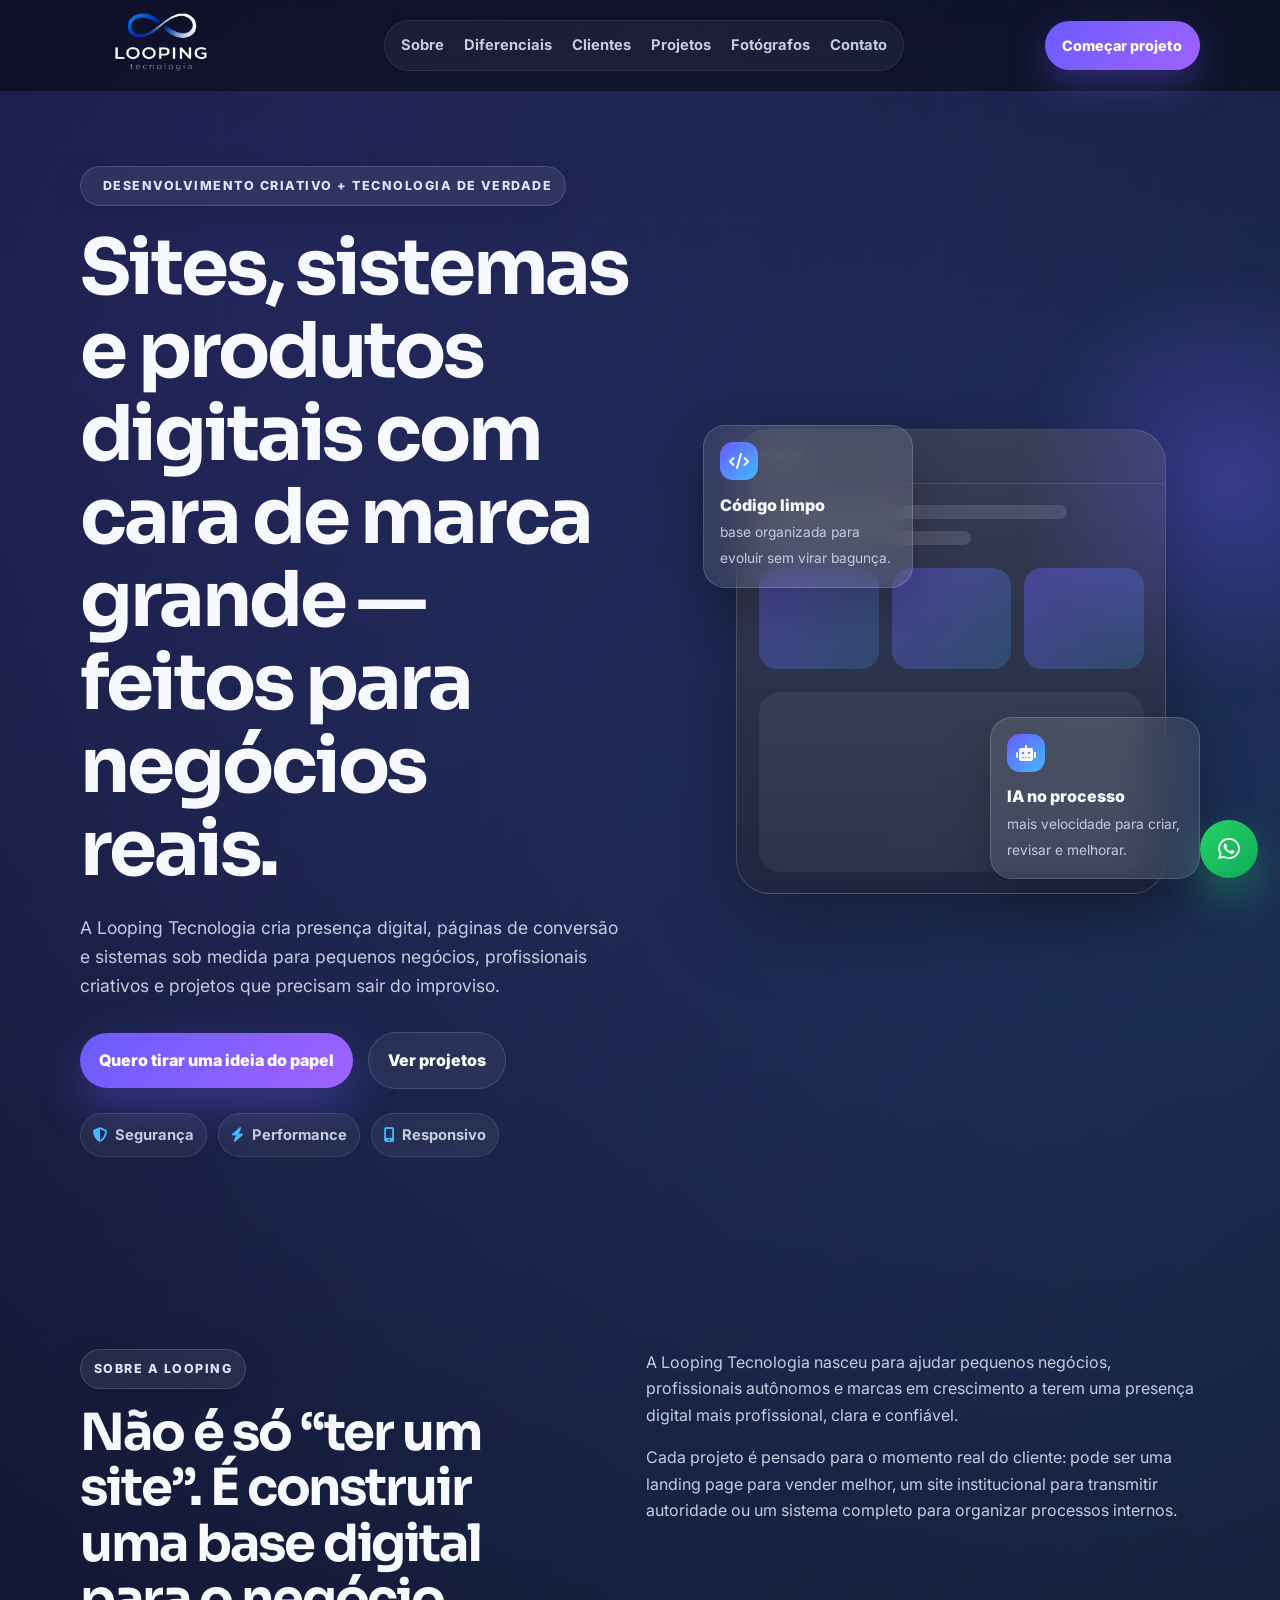
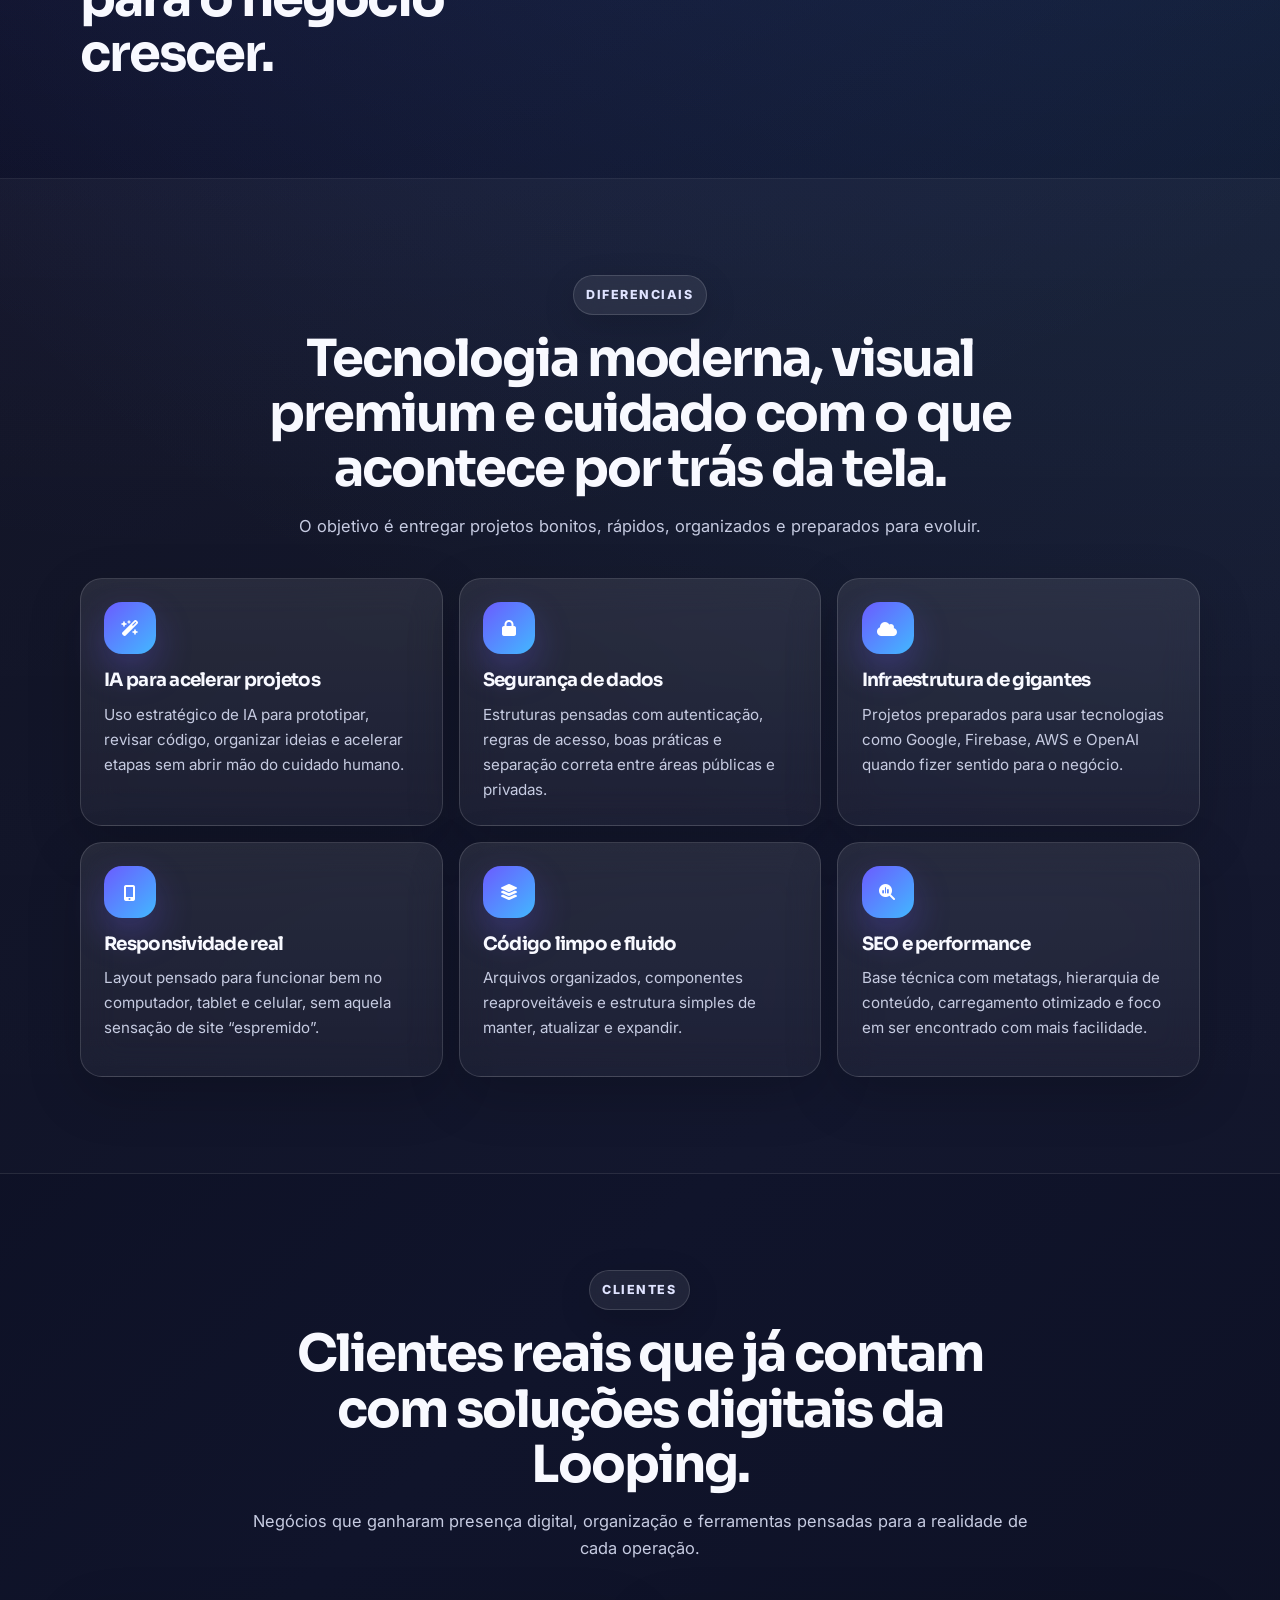
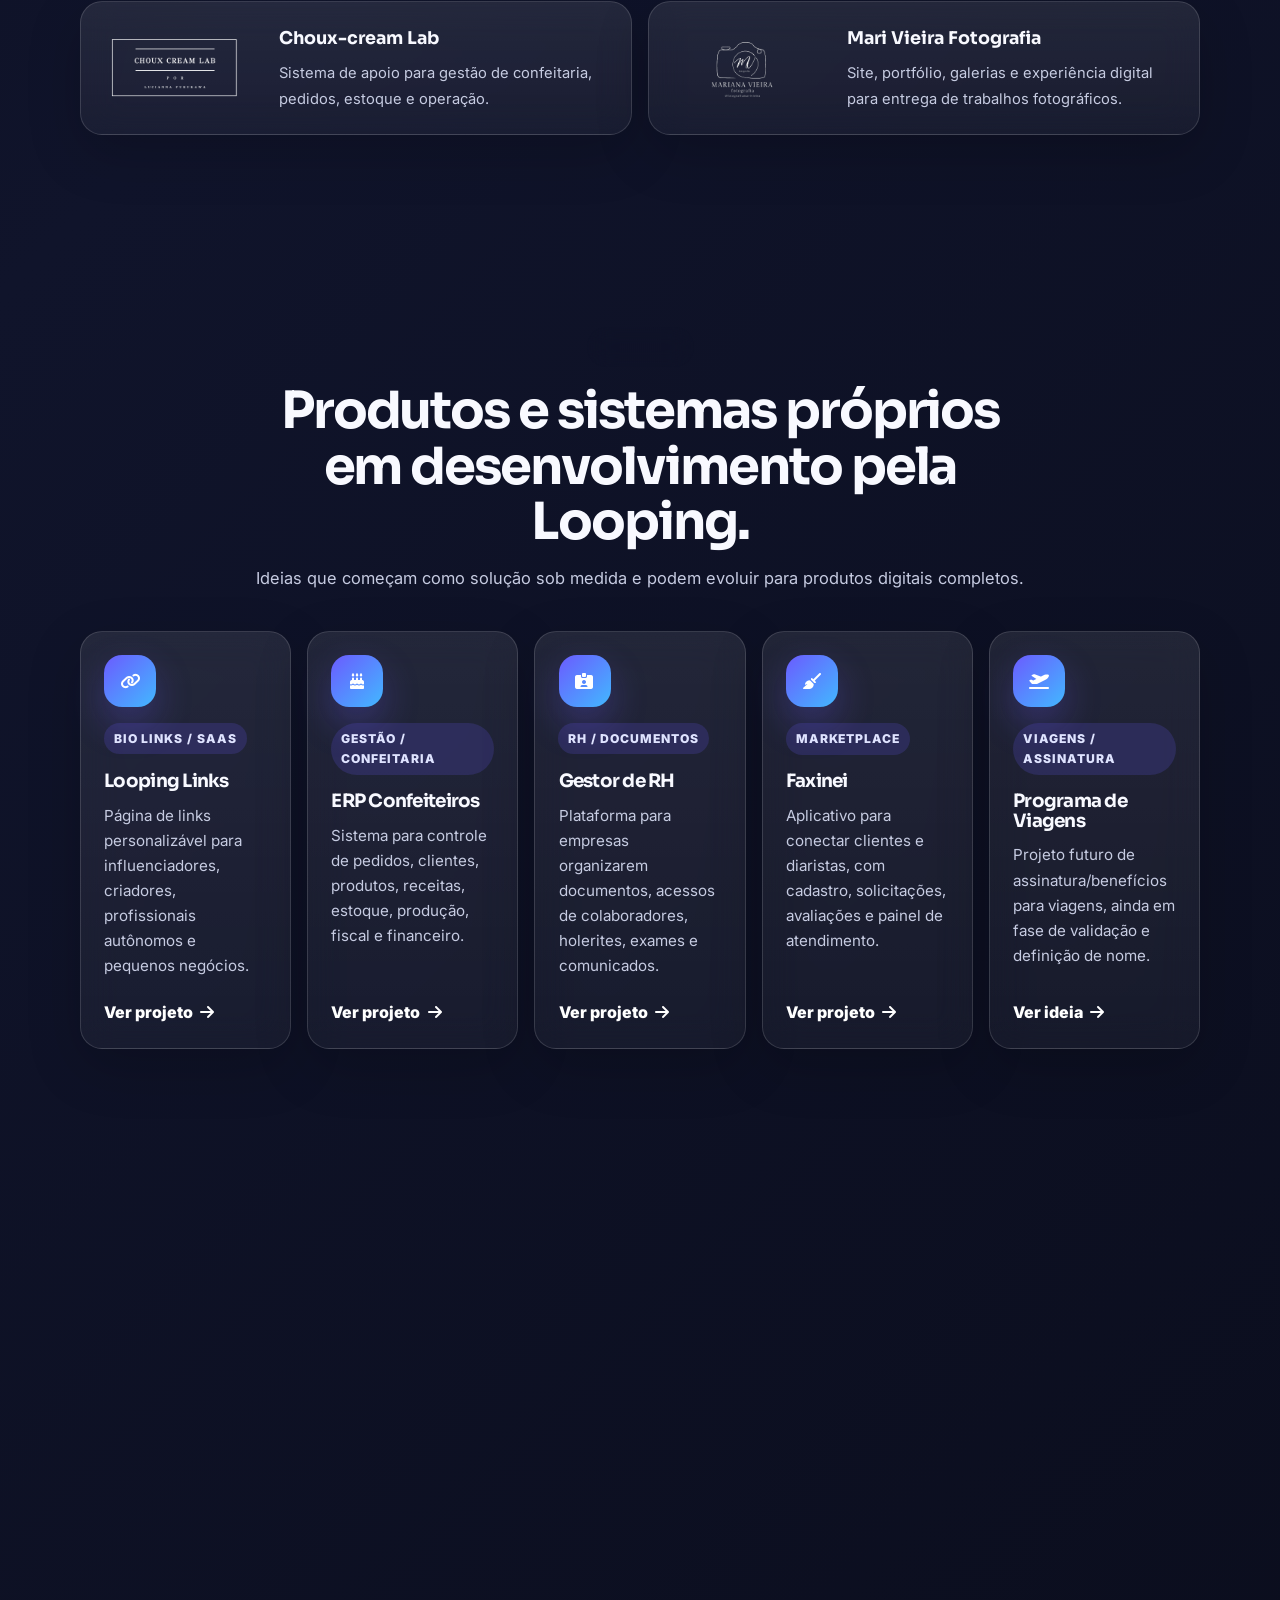
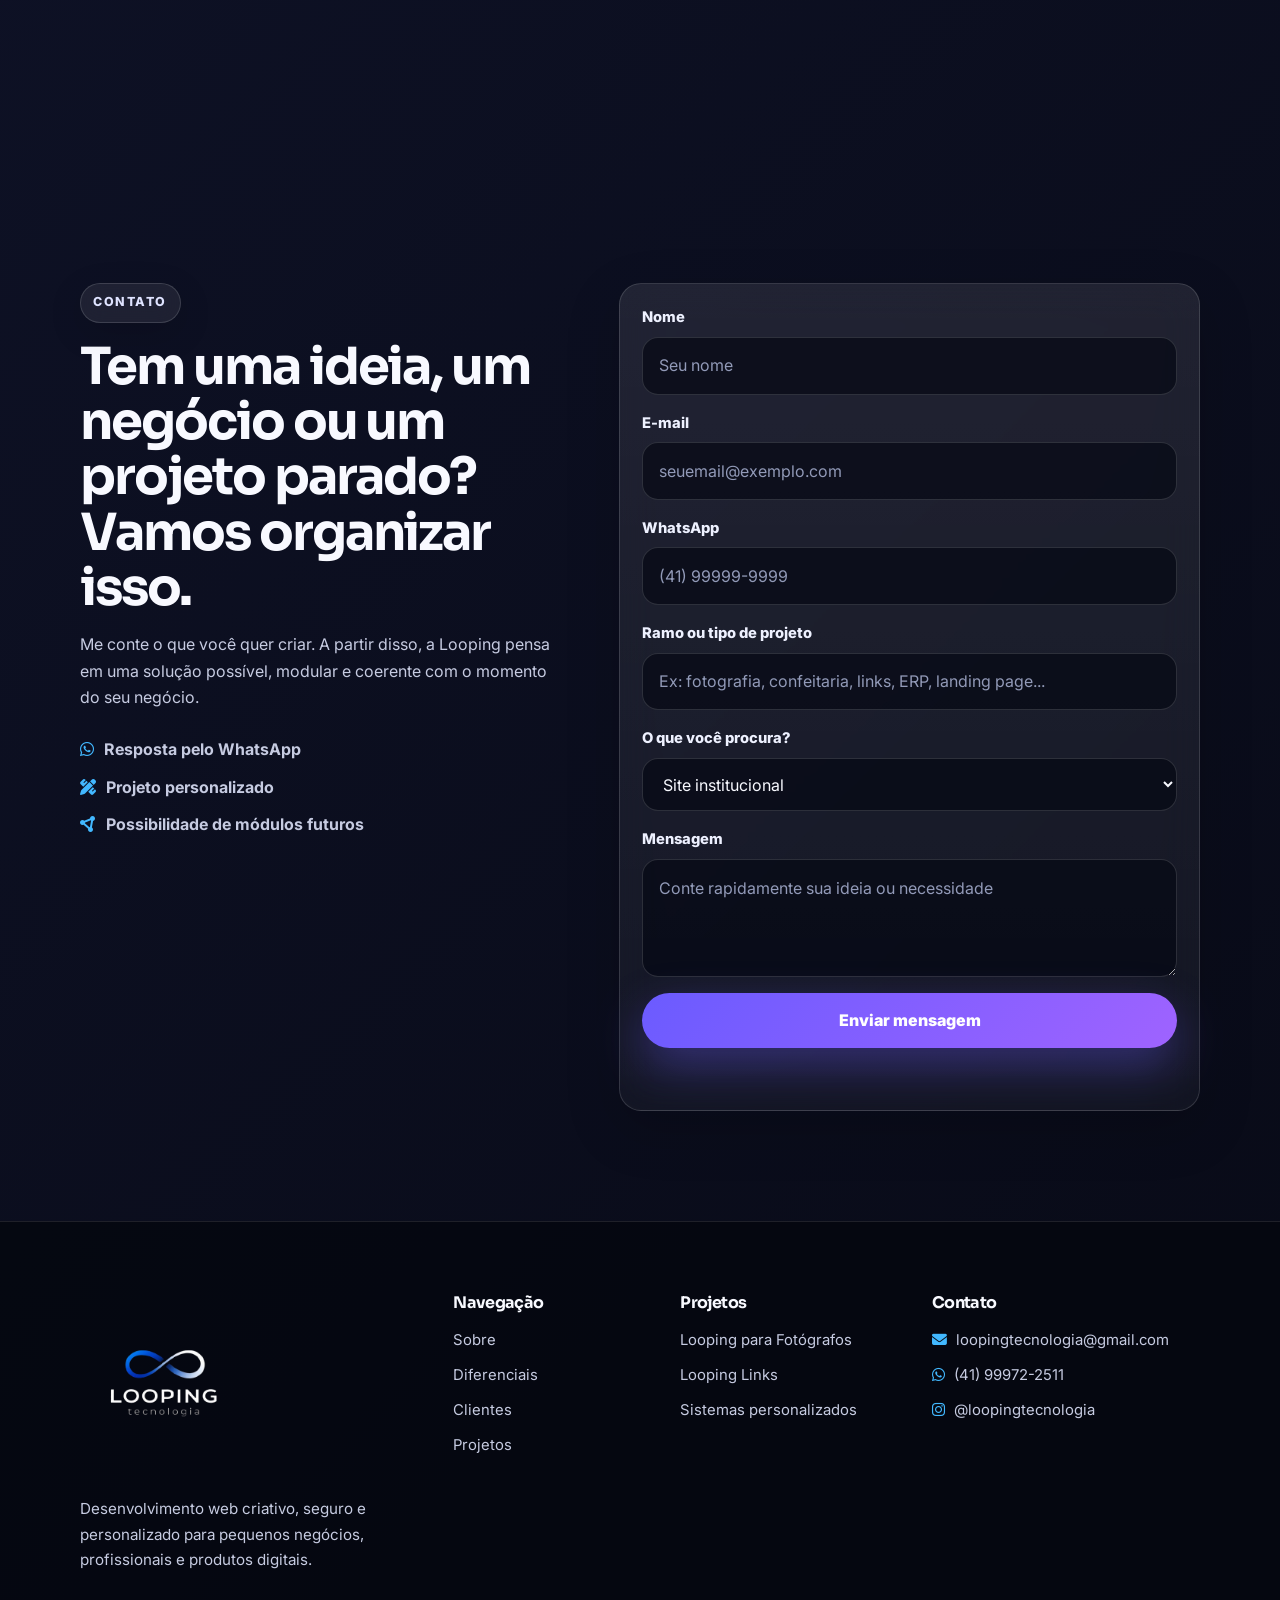
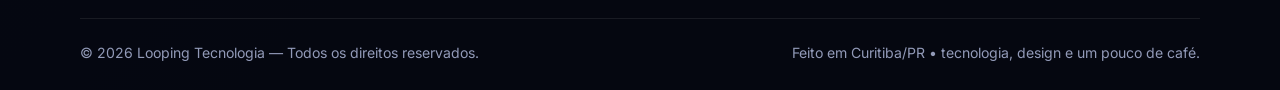
==== commit a5a0515f: "Ajustes pontuais" ====
--- a/index.html
+++ b/index.html
@@ -27,8 +27,24 @@
   <link href="https://fonts.googleapis.com/css2?family=Inter:wght@400;500;600;700;800&family=Sora:wght@500;600;700;800&display=swap" rel="stylesheet" />
   <link rel="stylesheet" href="https://cdnjs.cloudflare.com/ajax/libs/font-awesome/6.5.2/css/all.min.css" />
   <link rel="stylesheet" href="style.css" />
+  <link rel="canonical" href="https://loopingtecnologia.com.br/" />
 
   <meta name="theme-color" content="#11162f" />
+
+  <script type="application/ld+json">
+{
+  "@context": "https://schema.org",
+  "@type": "Organization",
+  "name": "Looping Tecnologia",
+  "url": "https://loopingtecnologia.com.br",
+  "logo": "https://loopingtecnologia.com.br/looping_tecnologia-removebg-preview.png",
+  "email": "loopingtecnologia@gmail.com",
+  "sameAs": [
+    "https://instagram.com/loopingtecnologia"
+  ],
+  "description": "Sites, sistemas web e soluções digitais personalizadas para pequenos negócios."
+}
+</script>
 </head>
 <body id="top">
   <header class="site-header" id="siteHeader">
@@ -183,7 +199,7 @@
         </div>
 
         <div class="logo-grid">
-          <a href="cliente-luciana-furukawa.html" class="logo-card reveal" aria-label="Abrir página da cliente Luciana Furukawa - Confeitaria Afetiva">
+          <a href="https://www.instagram.com/lucianaa_furukawa_choux_cream/" class="logo-card reveal" aria-label="Abrir página da cliente Luciana Furukawa - Confeitaria Afetiva">
                          
             <img src="miyuki-logo-branca-forte-transparente.png" alt="Luciana Furukawa" />
             <div>
@@ -192,7 +208,7 @@
             </div>
           </a>
 
-          <a href="cliente-mari-vieira.html" class="logo-card reveal reveal-delay-1" aria-label="Abrir página da cliente Mari Vieira Fotografia">
+          <a href="https://www.marivieirafotografia.com" class="logo-card reveal reveal-delay-1" aria-label="Abrir página da cliente Mari Vieira Fotografia">
             <img src="logo-em-branco-png.png" alt="Mari Vieira Fotografia" />
             <div>
               <strong>Mari Vieira Fotografia</strong>
@@ -212,7 +228,7 @@
         </div>
 
         <div class="project-grid project-grid-five">
-          <a href="loopinglinks.com" class="project-card reveal">
+          <a href="https://www.loopinglinks.com" class="project-card reveal">
             <div class="project-icon"><i class="fa-solid fa-link"></i></div>
             <span class="project-tag">Bio links / SaaS</span>
             <h3>Looping Links</h3>
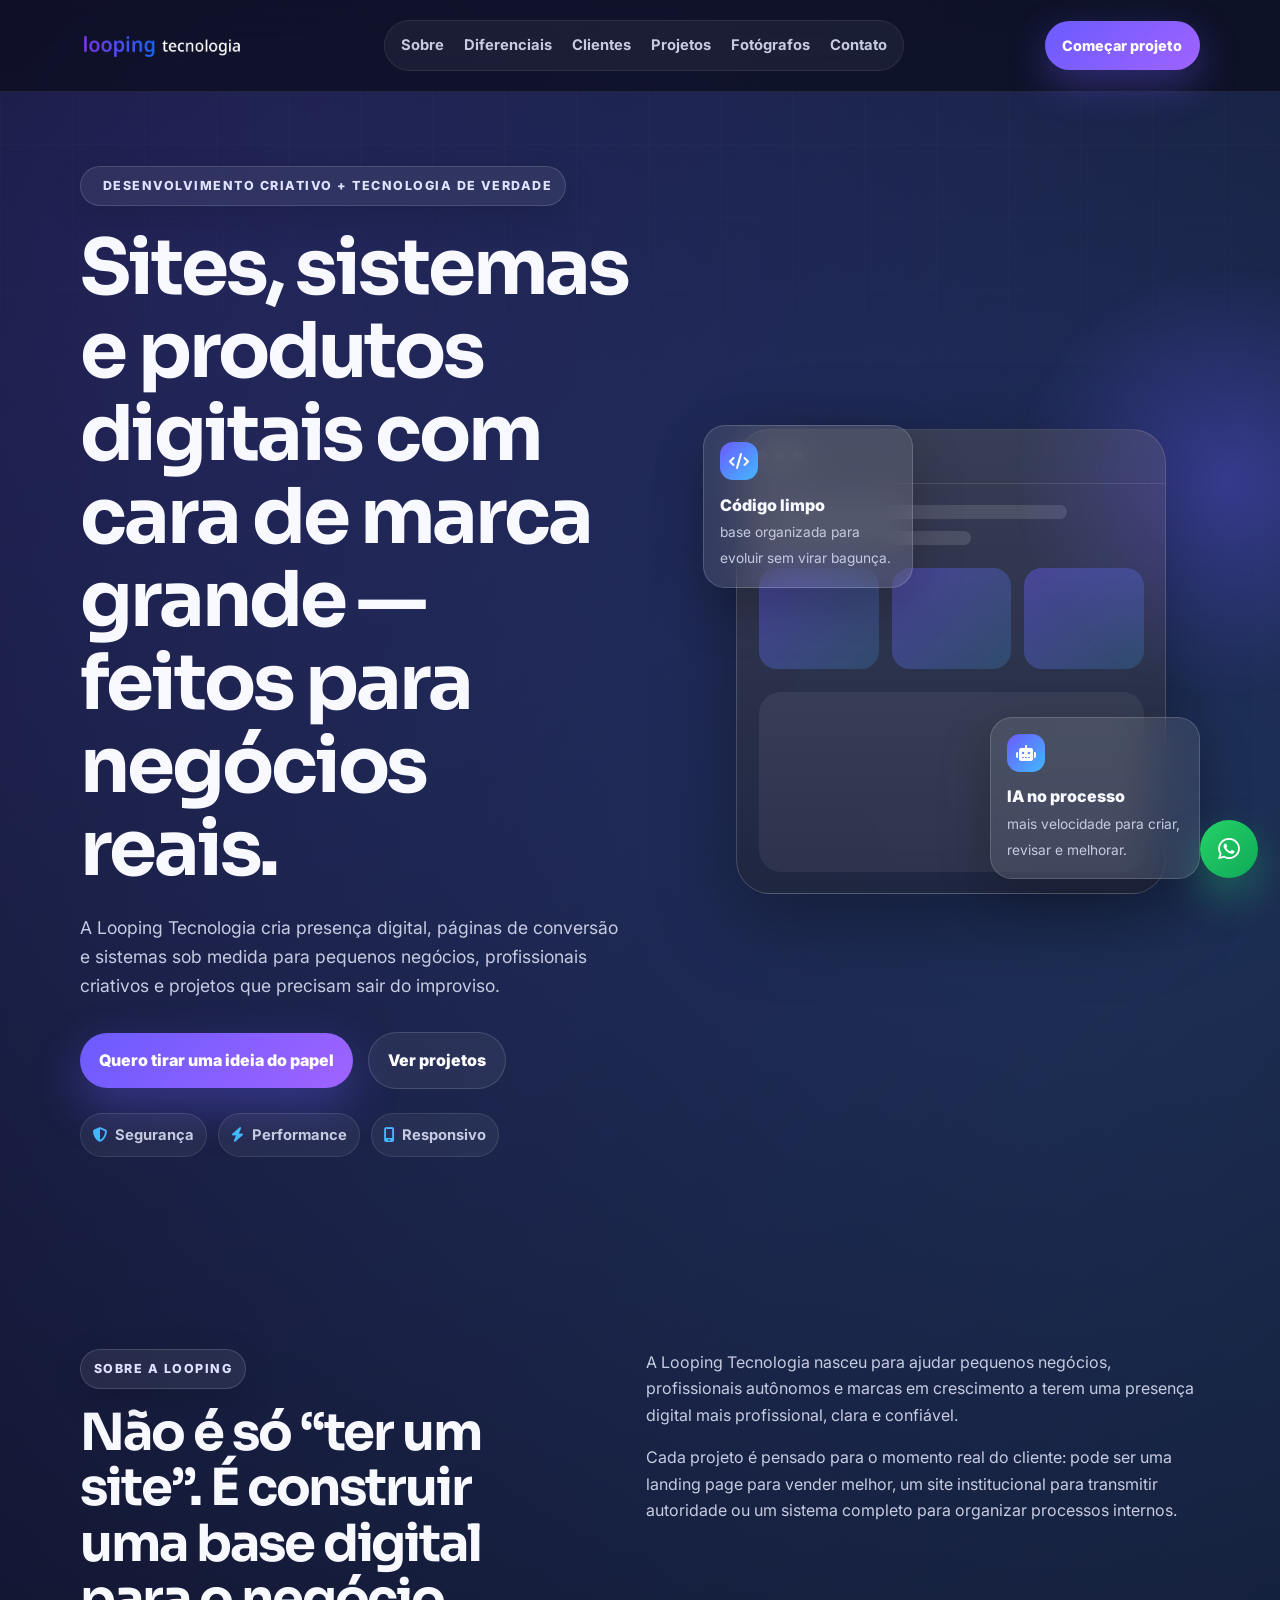
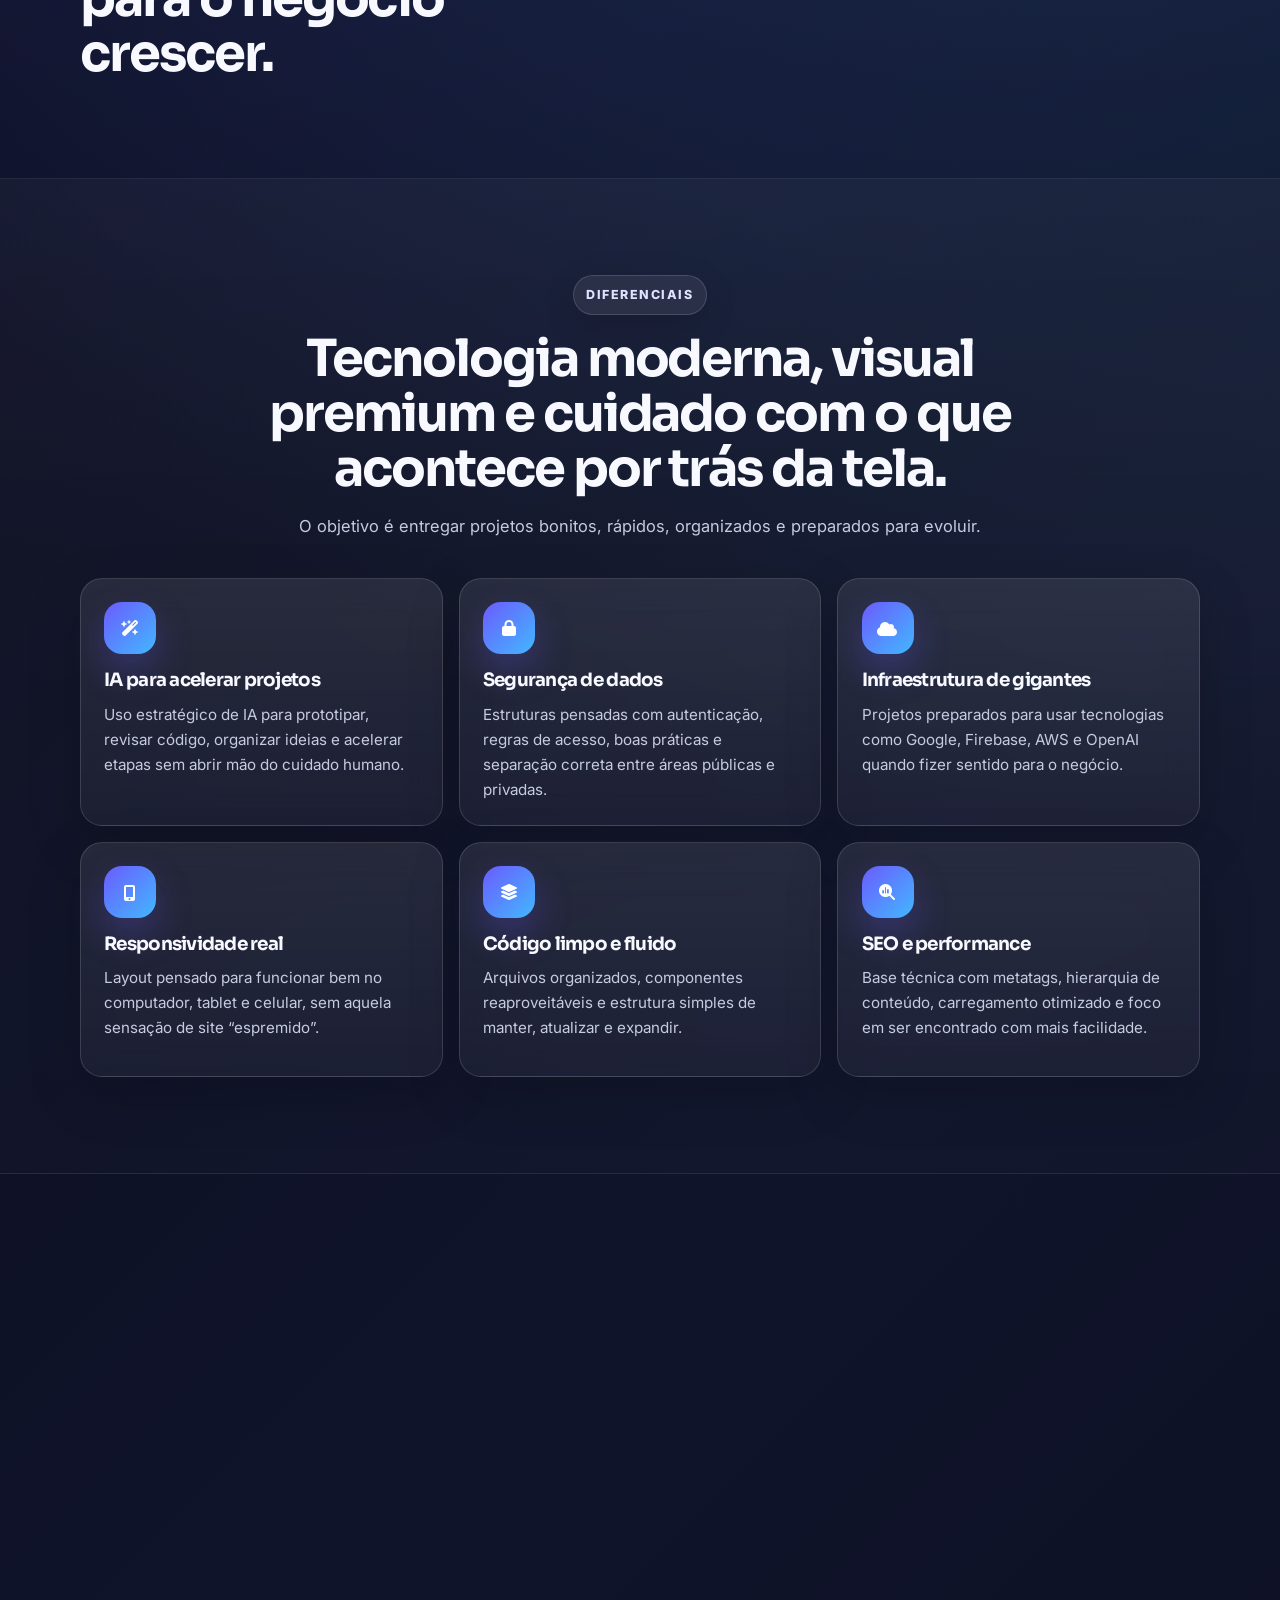
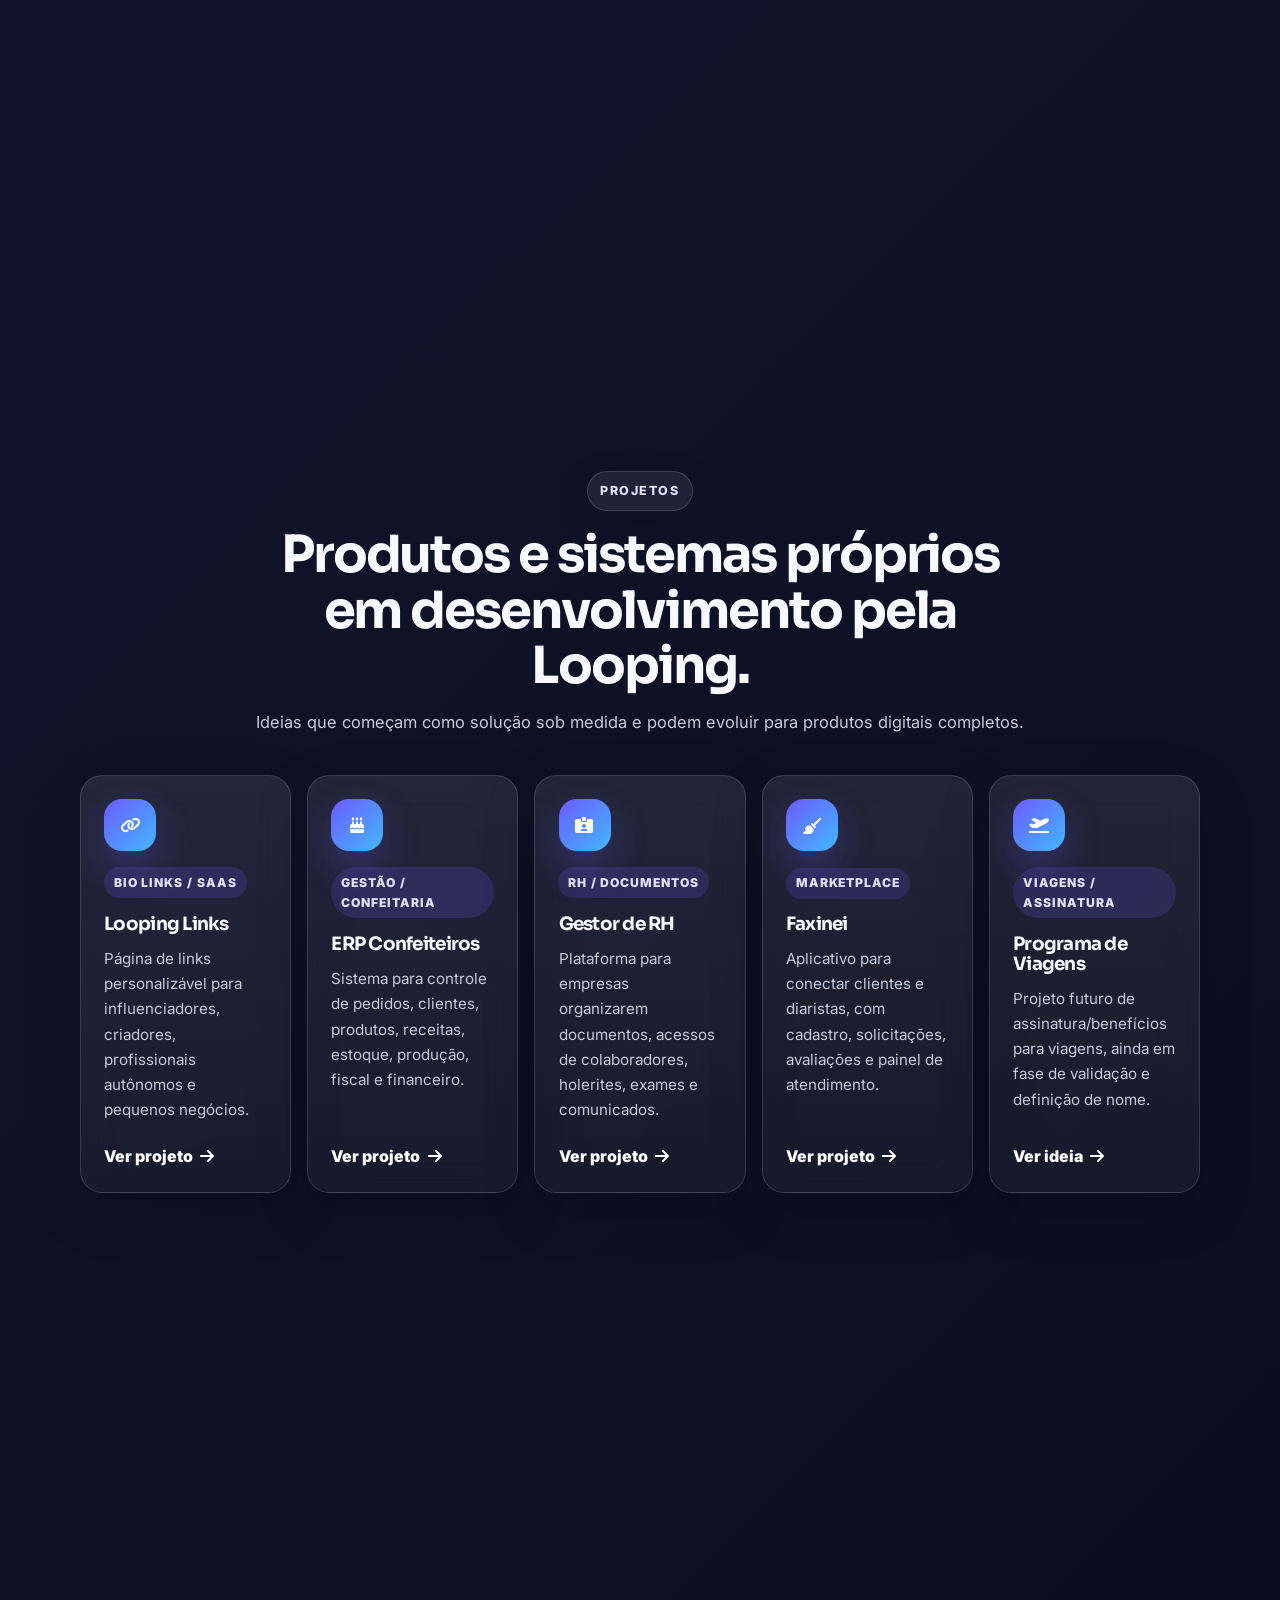
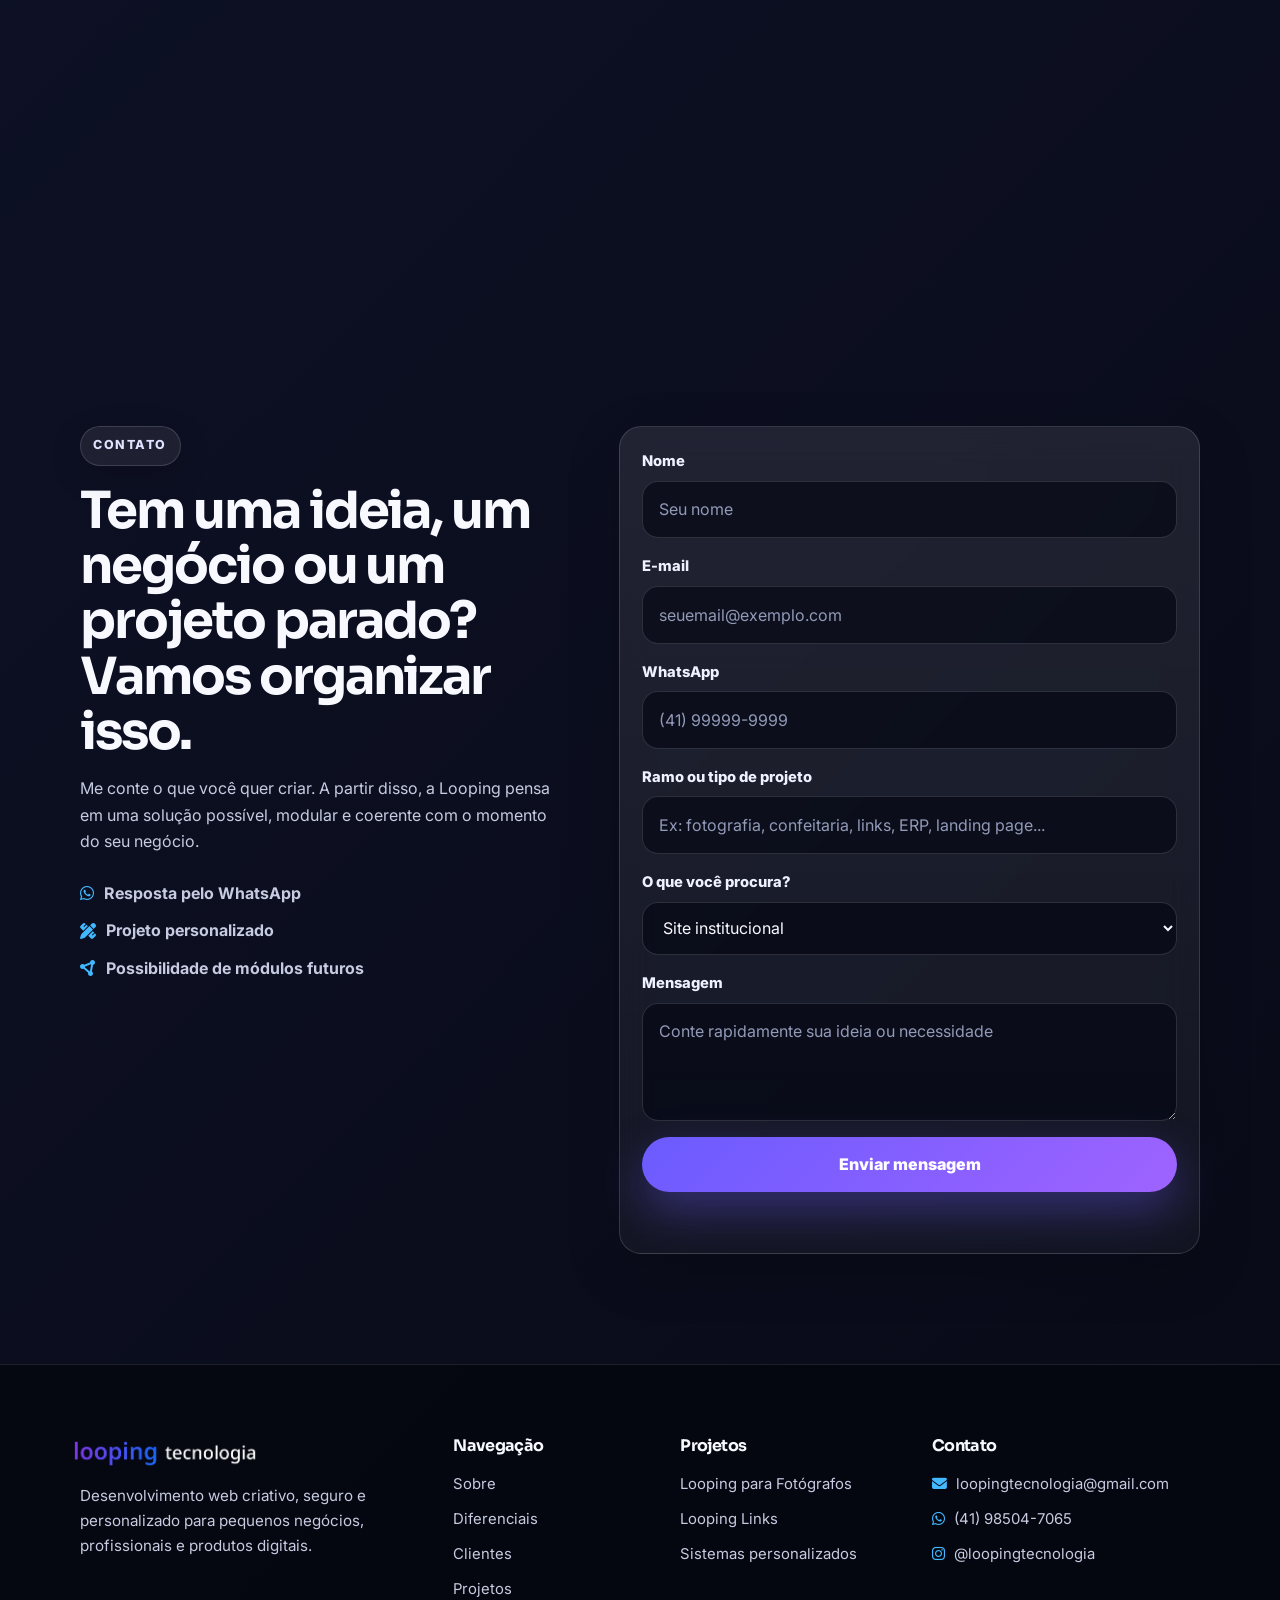
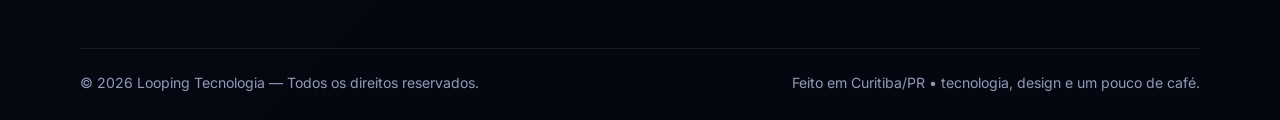
==== commit 87a99ed4: "correção de logos e atualização de contato" ====
--- a/index.html
+++ b/index.html
@@ -14,12 +14,12 @@
   <meta property="og:description" content="Projetos digitais sob medida, com design moderno, performance, segurança e tecnologia de alto nível." />
   <meta property="og:type" content="website" />
   <meta property="og:url" content="https://loopingtecnologia.com.br/" />
-  <meta property="og:image" content="https://loopingtecnologia.com.br/looping_tecnologia-removebg-preview.png" />
+  <meta property="og:image" content="https://loopingtecnologia.com.br/looping-tecnologia-texto-tecnologia-branco.png" />
 
   <meta name="twitter:card" content="summary_large_image" />
   <meta name="twitter:title" content="Looping Tecnologia | Sites, Sistemas e Soluções Digitais" />
   <meta name="twitter:description" content="Desenvolvimento web criativo, seguro e personalizado para negócios reais." />
-  <meta name="twitter:image" content="https://loopingtecnologia.com.br/looping_tecnologia-removebg-preview.png" />
+  <meta name="twitter:image" content="https://loopingtecnologia.com.br/looping-tecnologia-texto-tecnologia-branco.png" />
 
   <link rel="icon" type="image/x-icon" href="favicon.ico" />
   <link rel="preconnect" href="https://fonts.googleapis.com" />
@@ -37,7 +37,7 @@
   "@type": "Organization",
   "name": "Looping Tecnologia",
   "url": "https://loopingtecnologia.com.br",
-  "logo": "https://loopingtecnologia.com.br/looping_tecnologia-removebg-preview.png",
+  "logo": "https://loopingtecnologia.com.br/looping-tecnologia-texto-tecnologia-branco.png",
   "email": "loopingtecnologia@gmail.com",
   "sameAs": [
     "https://instagram.com/loopingtecnologia"
@@ -50,7 +50,7 @@
   <header class="site-header" id="siteHeader">
     <div class="container header-inner">
       <a href="#top" class="brand" aria-label="Voltar ao topo da página">
-        <img src="looping_tecnologia-removebg-preview.png" alt="Looping Tecnologia" />
+        <img src="looping-tecnologia-texto-tecnologia-branco.png" alt="Looping Tecnologia" />
       </a>
 
       <nav class="main-nav" id="mainNav" aria-label="Navegação principal">
@@ -209,10 +209,18 @@
           </a>
 
           <a href="https://www.marivieirafotografia.com" class="logo-card reveal reveal-delay-1" aria-label="Abrir página da cliente Mari Vieira Fotografia">
-            <img src="logo-em-branco-png.png" alt="Mari Vieira Fotografia" />
+            <img src="logo_mari_clara.png" alt="Mari Vieira Fotografia" />
             <div>
               <strong>Mari Vieira Fotografia</strong>
               <span>Site, portfólio, galerias e experiência digital para entrega de trabalhos fotográficos.</span>
+            </div>
+          </a>
+
+          <a href="https://www.vanessasokachewski.com.br" class="logo-card reveal reveal-delay-1" aria-label="Abrir página da cliente Vanessa Sokachewski Fotografia">
+            <img src="logo-clara-vanessa.png" alt="Vanessa Sokachewski Fotografia" />
+            <div>
+              <strong>Vanessa Sokachewski Fotografia</strong>
+              <span>Site institucional, portfólio e contato.</span>
             </div>
           </a>
         </div>
@@ -369,7 +377,7 @@
     <div class="container footer-grid">
       <div class="footer-brand">
         <a href="#top" aria-label="Voltar ao topo">
-          <img src="looping_tecnologia-removebg-preview.png" alt="Looping Tecnologia" />
+          <img src="looping-tecnologia-texto-tecnologia-branco.png" alt="Looping Tecnologia" />
         </a>
         <p>Desenvolvimento web criativo, seguro e personalizado para pequenos negócios, profissionais e produtos digitais.</p>
       </div>
@@ -392,7 +400,7 @@
       <div class="footer-column footer-contact">
         <h3>Contato</h3>
         <a href="mailto:loopingtecnologia@gmail.com"><i class="fa-solid fa-envelope"></i> loopingtecnologia@gmail.com</a>
-        <a href="https://wa.me/5541999722511" target="_blank" rel="noopener"><i class="fa-brands fa-whatsapp"></i> (41) 99972-2511</a>
+        <a href="https://wa.me/5541985047065" target="_blank" rel="noopener"><i class="fa-brands fa-whatsapp"></i> (41) 98504-7065</a>
         <a href="https://instagram.com/loopingtecnologia" target="_blank" rel="noopener"><i class="fa-brands fa-instagram"></i> @loopingtecnologia</a>
       </div>
     </div>
@@ -403,7 +411,7 @@
     </div>
   </footer>
 
-  <a href="https://wa.me/5541999722511?text=Ol%C3%A1%2C%20vim%20pelo%20site%20da%20Looping%20Tecnologia%20e%20quero%20conversar%20sobre%20um%20projeto." class="floating-whatsapp" target="_blank" rel="noopener" aria-label="Chamar no WhatsApp">
+  <a href="https://wa.me/5541985047065?text=Ol%C3%A1%2C%20vim%20pelo%20site%20da%20Looping%20Tecnologia%20e%20quero%20conversar%20sobre%20um%20projeto." class="floating-whatsapp" target="_blank" rel="noopener" aria-label="Chamar no WhatsApp">
     <i class="fa-brands fa-whatsapp"></i>
   </a>
 
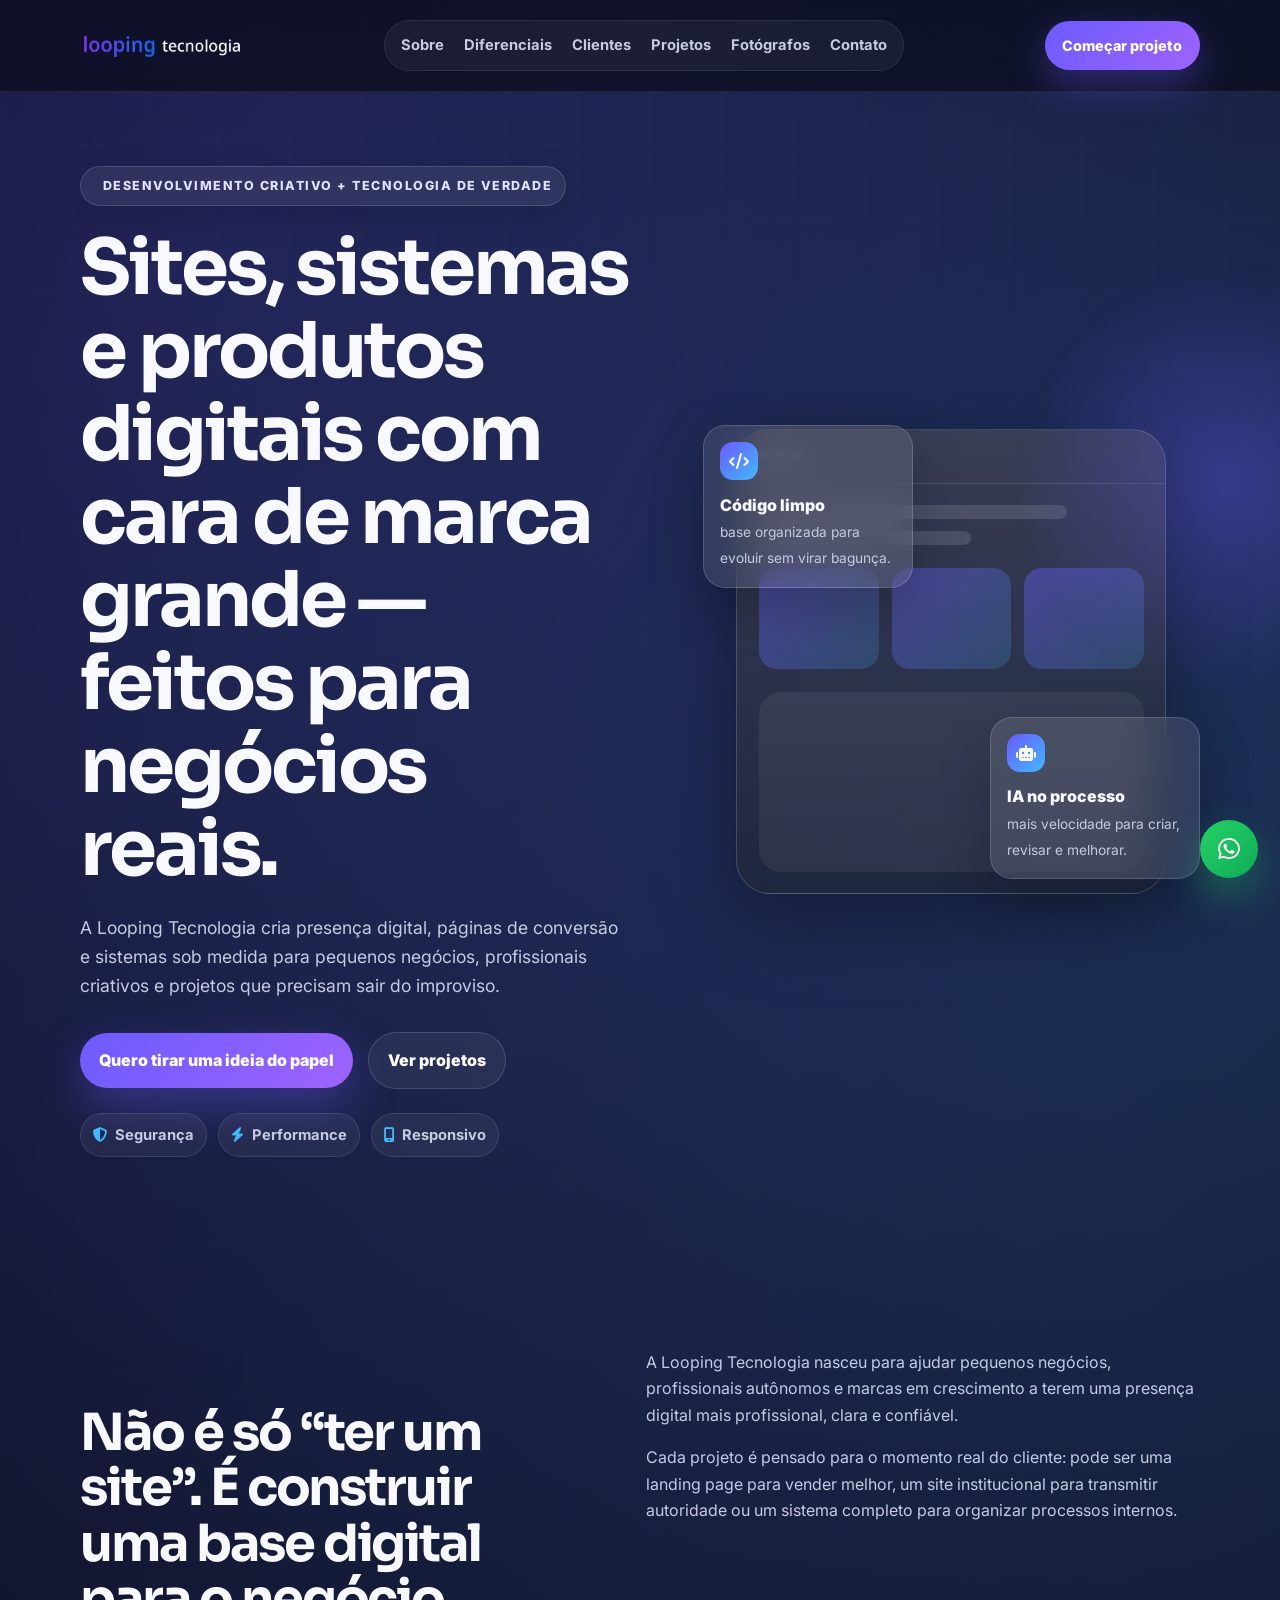
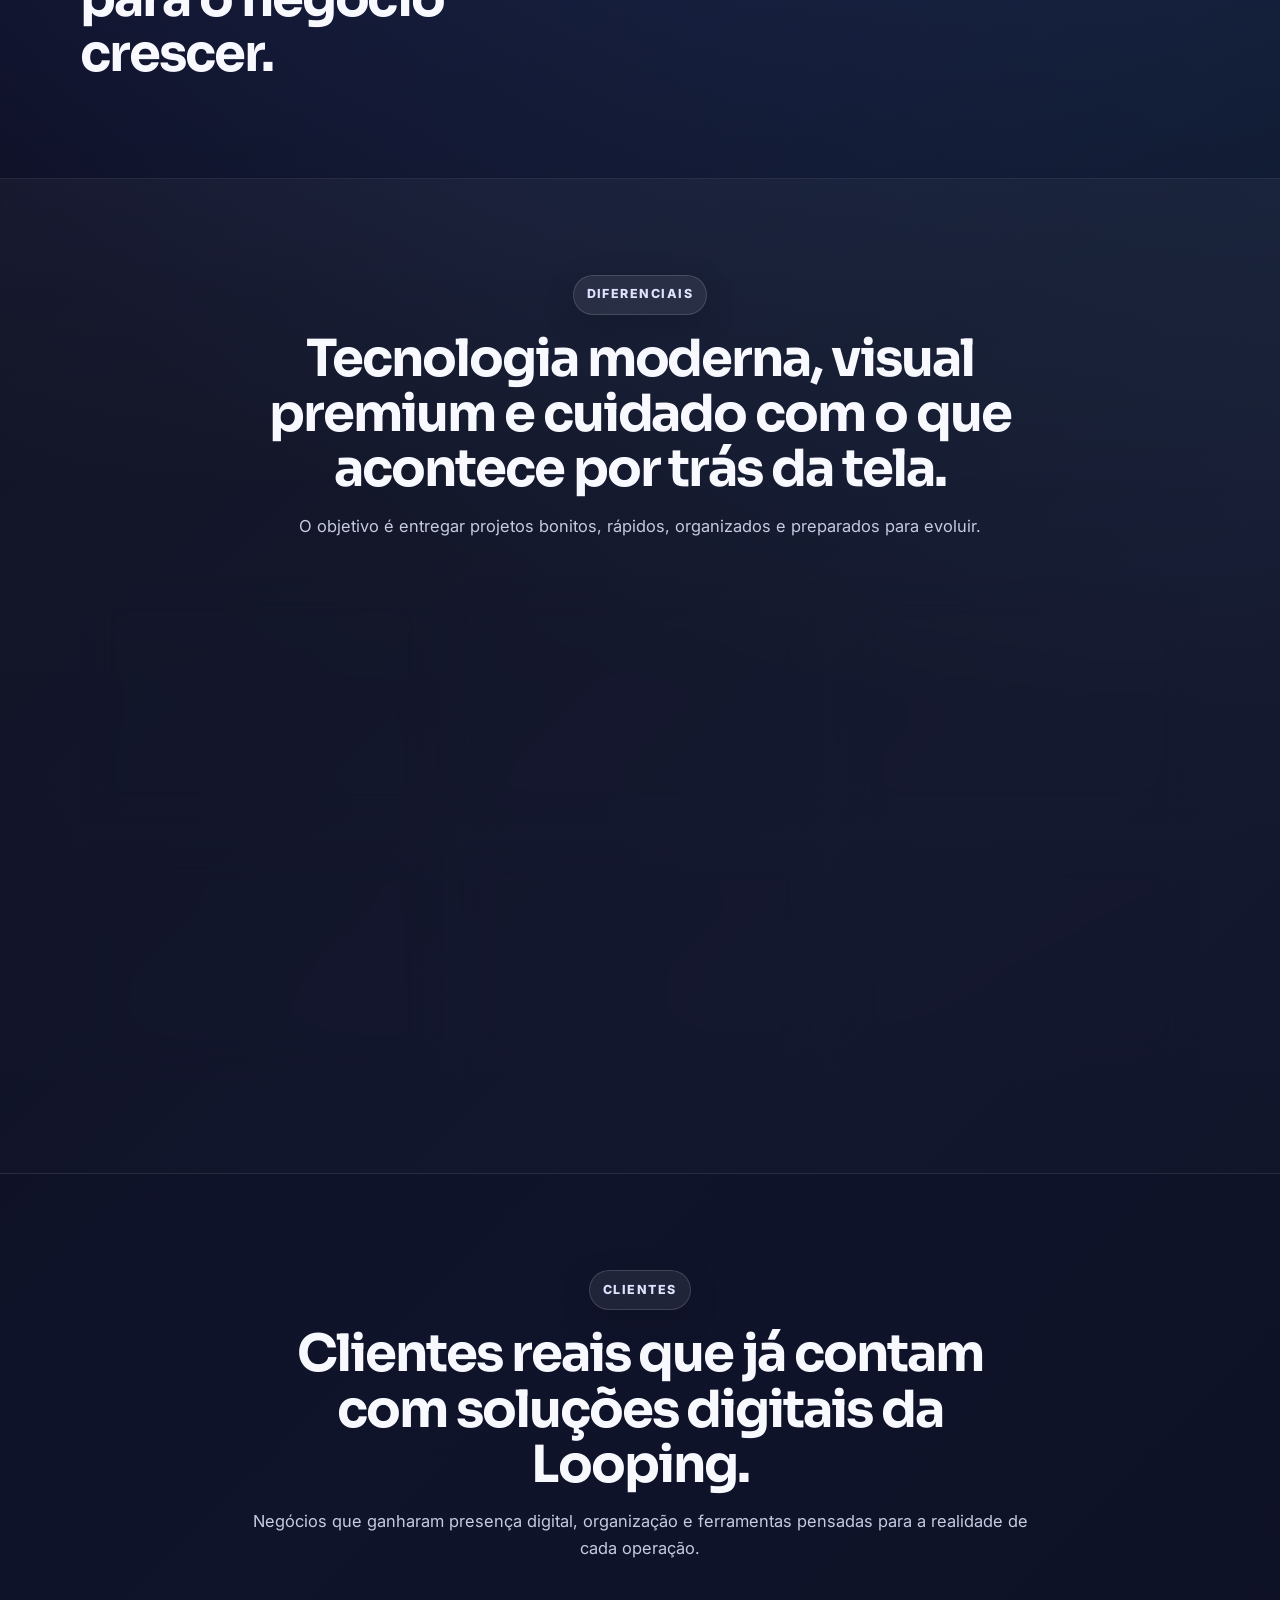
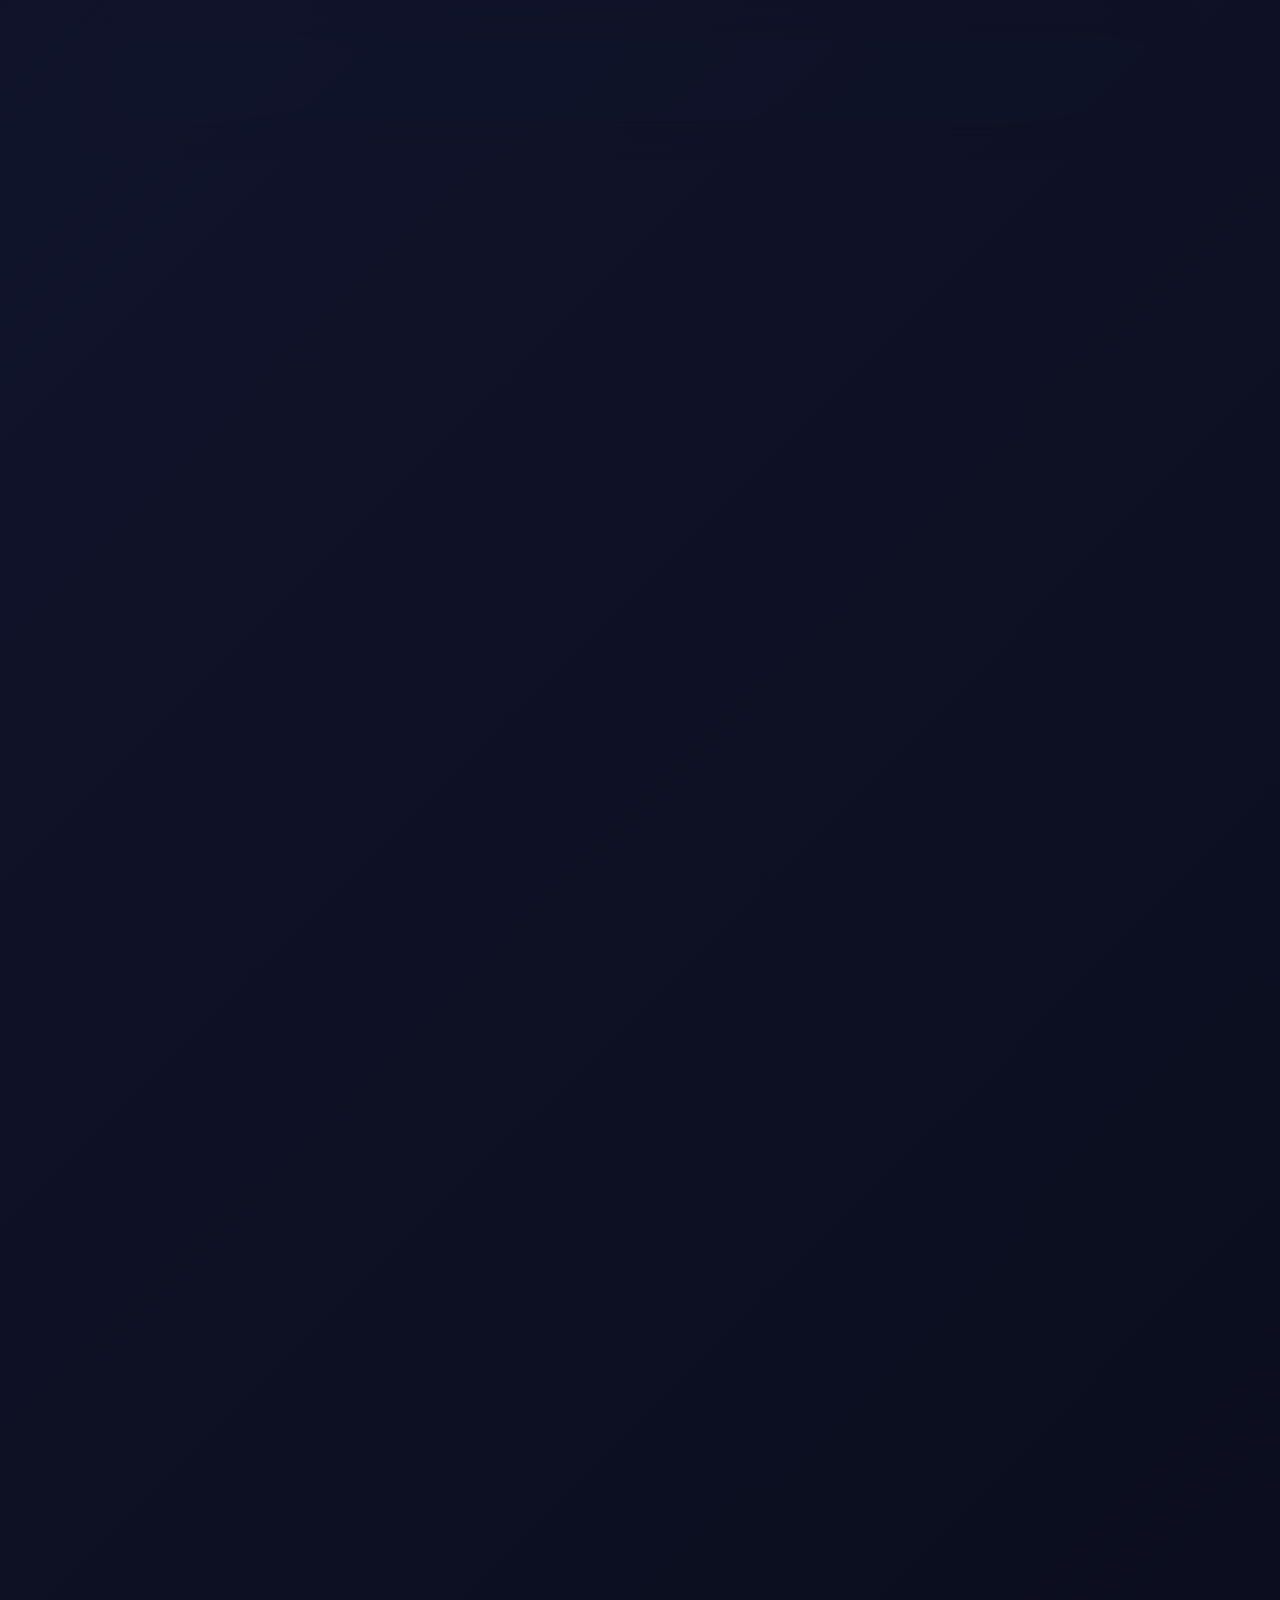
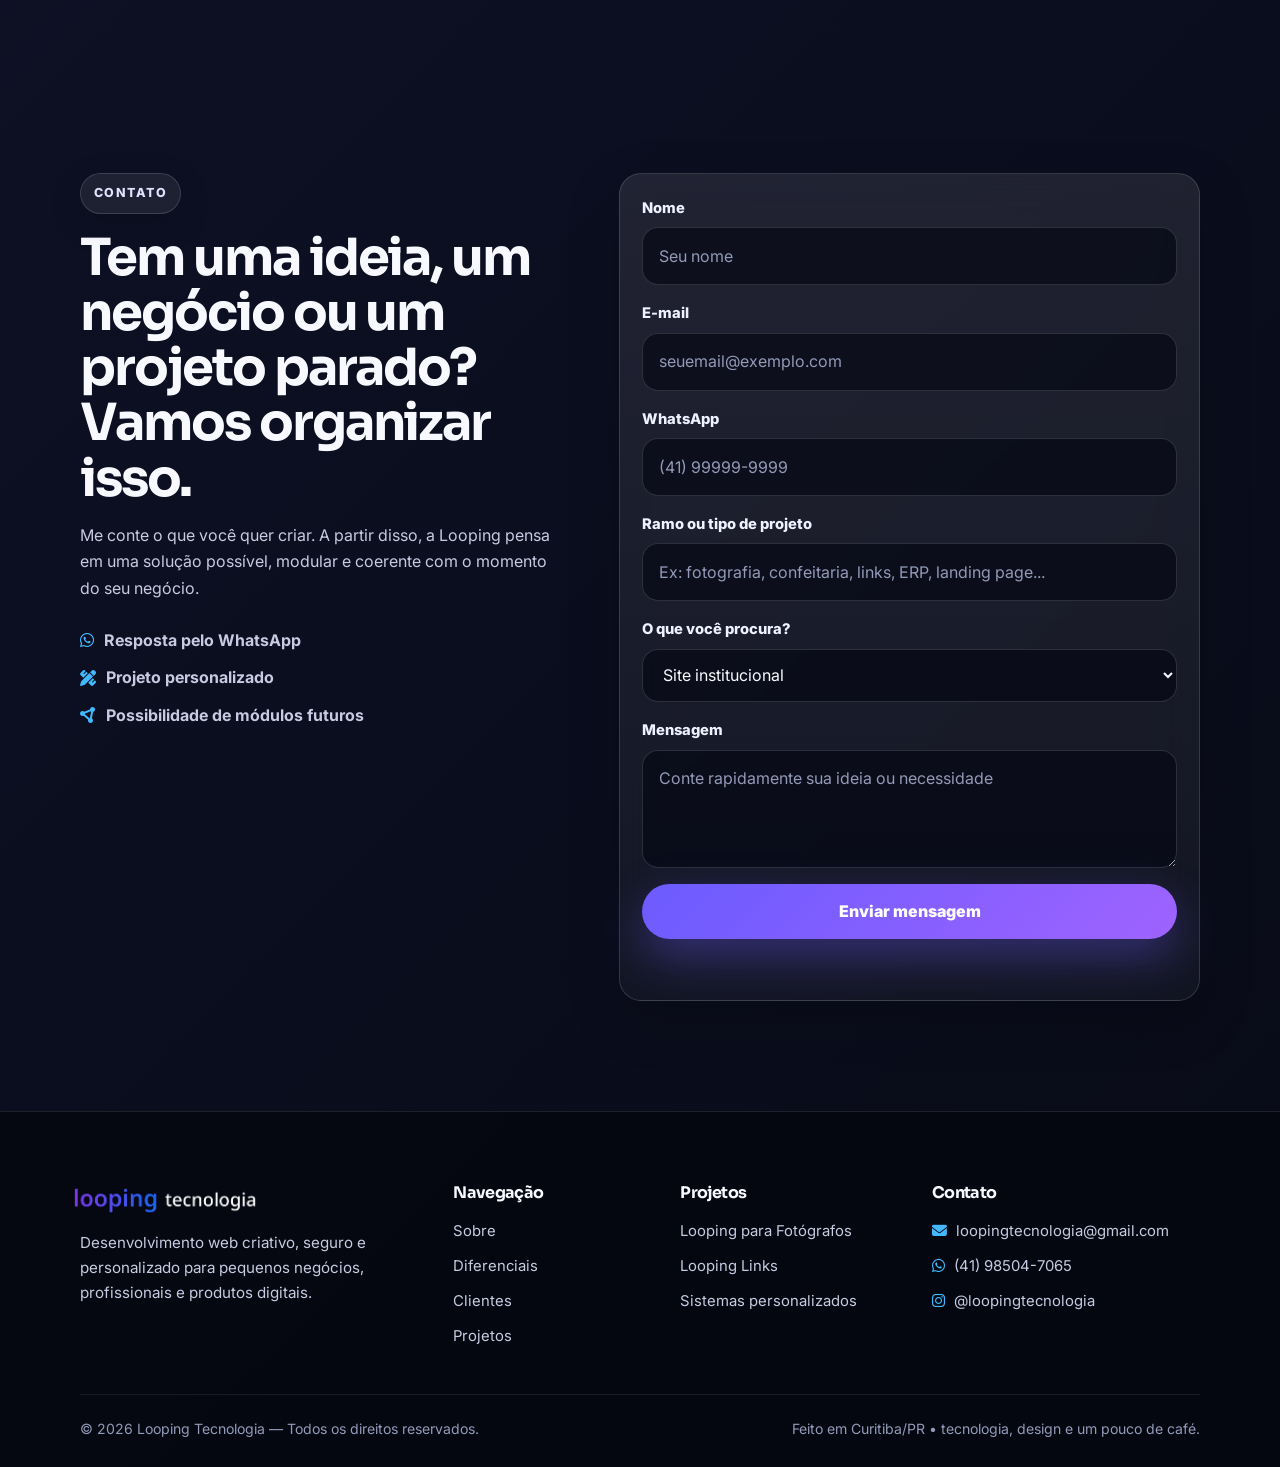
==== commit a6294c9e: "adiciona esteira de parceiros" ====
--- a/index.html
+++ b/index.html
@@ -27,24 +27,8 @@
   <link href="https://fonts.googleapis.com/css2?family=Inter:wght@400;500;600;700;800&family=Sora:wght@500;600;700;800&display=swap" rel="stylesheet" />
   <link rel="stylesheet" href="https://cdnjs.cloudflare.com/ajax/libs/font-awesome/6.5.2/css/all.min.css" />
   <link rel="stylesheet" href="style.css" />
-  <link rel="canonical" href="https://loopingtecnologia.com.br/" />
 
   <meta name="theme-color" content="#11162f" />
-
-  <script type="application/ld+json">
-{
-  "@context": "https://schema.org",
-  "@type": "Organization",
-  "name": "Looping Tecnologia",
-  "url": "https://loopingtecnologia.com.br",
-  "logo": "https://loopingtecnologia.com.br/looping-tecnologia-texto-tecnologia-branco.png",
-  "email": "loopingtecnologia@gmail.com",
-  "sameAs": [
-    "https://instagram.com/loopingtecnologia"
-  ],
-  "description": "Sites, sistemas web e soluções digitais personalizadas para pequenos negócios."
-}
-</script>
 </head>
 <body id="top">
   <header class="site-header" id="siteHeader">
@@ -198,31 +182,52 @@
           <p>Negócios que ganharam presença digital, organização e ferramentas pensadas para a realidade de cada operação.</p>
         </div>
 
-        <div class="logo-grid">
-          <a href="https://www.instagram.com/lucianaa_furukawa_choux_cream/" class="logo-card reveal" aria-label="Abrir página da cliente Luciana Furukawa - Confeitaria Afetiva">
-                         
-            <img src="miyuki-logo-branca-forte-transparente.png" alt="Luciana Furukawa" />
-            <div>
-              <strong>Choux-cream Lab</strong>
-              <span>Sistema de apoio para gestão de confeitaria, pedidos, estoque e operação.</span>
+        <div class="client-marquee reveal" aria-label="Logos de clientes da Looping Tecnologia">
+          <div class="client-marquee-track">
+            <div class="client-marquee-group">
+              <a href="https://www.instagram.com/lucianaa_furukawa_choux_cream/" class="client-logo-item" target="_blank" rel="noopener" aria-label="Abrir Instagram da Choux-cream Lab">
+                <img src="miyuki-logo-branca-forte-transparente.png" alt="Choux-cream Lab" />
+              </a>
+
+              <a href="https://www.marivieirafotografia.com" class="client-logo-item" target="_blank" rel="noopener" aria-label="Abrir site da Mari Vieira Fotografia">
+                <img src="logo_mari_clara.png" alt="Mari Vieira Fotografia" />
+              </a>
+
+              <a href="https://www.vanessasokachewski.com.br" class="client-logo-item" target="_blank" rel="noopener" aria-label="Abrir site da Vanessa Sokachewski Fotografia">
+                <img src="logo-clara-vanessa.png" alt="Vanessa Sokachewski Fotografia" />
+              </a>
+
+              <a href="https://www.instagram.com/docesdesique/" class="client-logo-item" target="_blank" rel="noopener" aria-label="Abrir Instagram da Doces de Sique">
+                <img src="logo-sique.png" alt="Doces de Sique" />
+              </a>
+
+              <a href="https://www.jbmaker.com.br" class="client-logo-item" target="_blank" rel="noopener" aria-label="Abrir site da JB Maker">
+                <img src="logo-ju-beloni-branca.png" alt="JB Maker" />
+              </a>
             </div>
-          </a>
-
-          <a href="https://www.marivieirafotografia.com" class="logo-card reveal reveal-delay-1" aria-label="Abrir página da cliente Mari Vieira Fotografia">
-            <img src="logo_mari_clara.png" alt="Mari Vieira Fotografia" />
-            <div>
-              <strong>Mari Vieira Fotografia</strong>
-              <span>Site, portfólio, galerias e experiência digital para entrega de trabalhos fotográficos.</span>
+
+            <div class="client-marquee-group" aria-hidden="true">
+              <a href="https://www.instagram.com/lucianaa_furukawa_choux_cream/" class="client-logo-item" tabindex="-1">
+                <img src="miyuki-logo-branca-forte-transparente.png" alt="" />
+              </a>
+
+              <a href="https://www.marivieirafotografia.com" class="client-logo-item" tabindex="-1">
+                <img src="logo_mari_clara.png" alt="" />
+              </a>
+
+              <a href="https://www.vanessasokachewski.com.br" class="client-logo-item" tabindex="-1">
+                <img src="logo-clara-vanessa.png" alt="" />
+              </a>
+
+              <a href="https://www.instagram.com/docesdesique/" class="client-logo-item" tabindex="-1">
+                <img src="logo-sique.png" alt="" />
+              </a>
+
+              <a href="https://www.jbmaker.com.br" class="client-logo-item" tabindex="-1">
+                <img src="logo-ju-beloni-branca.png" alt="" />
+              </a>
             </div>
-          </a>
-
-          <a href="https://www.vanessasokachewski.com.br" class="logo-card reveal reveal-delay-1" aria-label="Abrir página da cliente Vanessa Sokachewski Fotografia">
-            <img src="logo-clara-vanessa.png" alt="Vanessa Sokachewski Fotografia" />
-            <div>
-              <strong>Vanessa Sokachewski Fotografia</strong>
-              <span>Site institucional, portfólio e contato.</span>
-            </div>
-          </a>
+          </div>
         </div>
       </div>
     </section>
@@ -231,49 +236,32 @@
       <div class="container">
         <div class="section-heading centered reveal">
           <span class="eyebrow">Projetos</span>
-          <h2>Produtos e sistemas próprios em desenvolvimento pela Looping.</h2>
-          <p>Ideias que começam como solução sob medida e podem evoluir para produtos digitais completos.</p>
-        </div>
-
-        <div class="project-grid project-grid-five">
-          <a href="https://www.loopinglinks.com" class="project-card reveal">
+          <h2>Soluções próprias e modelos que podem virar produtos para diferentes nichos.</h2>
+        </div>
+
+        <div class="project-grid">
+          <a href="loopingparafotografos.html" class="project-card reveal">
+            <div class="project-icon"><i class="fa-solid fa-camera-retro"></i></div>
+            <span class="project-tag">Produto para nicho</span>
+            <h3>Looping para Fotógrafos</h3>
+            <p>Site e módulos sob medida para fotógrafos: portfólio, agenda, seleção, entrega, contratos e gestão.</p>
+            <span class="card-link">Conhecer projeto <i class="fa-solid fa-arrow-right"></i></span>
+          </a>
+
+          <a href="projeto-looping-links.html" class="project-card reveal reveal-delay-1">
             <div class="project-icon"><i class="fa-solid fa-link"></i></div>
-            <span class="project-tag">Bio links / SaaS</span>
+            <span class="project-tag">SaaS / links</span>
             <h3>Looping Links</h3>
-            <p>Página de links personalizável para influenciadores, criadores, profissionais autônomos e pequenos negócios.</p>
-            <span class="card-link">Ver projeto <i class="fa-solid fa-arrow-right"></i></span>
+            <p>Página de links personalizável para influenciadores, criadores e pequenos negócios com visual profissional.</p>
+            <span class="card-link">Ver detalhes <i class="fa-solid fa-arrow-right"></i></span>
           </a>
 
-          <a href="projeto-erp-confeiteiros.html" class="project-card reveal reveal-delay-1">
-            <div class="project-icon"><i class="fa-solid fa-cake-candles"></i></div>
-            <span class="project-tag">Gestão / confeitaria</span>
-            <h3>ERP Confeiteiros</h3>
-            <p>Sistema para controle de pedidos, clientes, produtos, receitas, estoque, produção, fiscal e financeiro.</p>
-            <span class="card-link">Ver projeto <i class="fa-solid fa-arrow-right"></i></span>
-          </a>
-
-          <a href="projeto-gestor-rh.html" class="project-card reveal reveal-delay-2">
-            <div class="project-icon"><i class="fa-solid fa-id-card-clip"></i></div>
-            <span class="project-tag">RH / documentos</span>
-            <h3>Gestor de RH</h3>
-            <p>Plataforma para empresas organizarem documentos, acessos de colaboradores, holerites, exames e comunicados.</p>
-            <span class="card-link">Ver projeto <i class="fa-solid fa-arrow-right"></i></span>
-          </a>
-
-          <a href="projeto-faxinei.html" class="project-card reveal">
-            <div class="project-icon"><i class="fa-solid fa-broom"></i></div>
-            <span class="project-tag">Marketplace</span>
-            <h3>Faxinei</h3>
-            <p>Aplicativo para conectar clientes e diaristas, com cadastro, solicitações, avaliações e painel de atendimento.</p>
-            <span class="card-link">Ver projeto <i class="fa-solid fa-arrow-right"></i></span>
-          </a>
-
-          <a href="projeto-programa-viagens.html" class="project-card reveal reveal-delay-1">
-            <div class="project-icon"><i class="fa-solid fa-plane-departure"></i></div>
-            <span class="project-tag">Viagens / assinatura</span>
-            <h3>Programa de Viagens</h3>
-            <p>Projeto futuro de assinatura/benefícios para viagens, ainda em fase de validação e definição de nome.</p>
-            <span class="card-link">Ver ideia <i class="fa-solid fa-arrow-right"></i></span>
+          <a href="projeto-sistemas-personalizados.html" class="project-card reveal reveal-delay-2">
+            <div class="project-icon"><i class="fa-solid fa-gears"></i></div>
+            <span class="project-tag">Sistemas sob medida</span>
+            <h3>Dashboards e ERPs leves</h3>
+            <p>Painéis administrativos, controle de pedidos, estoque, documentos, galerias e fluxos internos personalizados.</p>
+            <span class="card-link">Explorar possibilidades <i class="fa-solid fa-arrow-right"></i></span>
           </a>
         </div>
       </div>
--- a/style.css
+++ b/style.css
@@ -394,13 +394,10 @@
   min-height: 520px;
   display: grid;
   place-items: center;
-  isolation: isolate;
 }
 
 .hero-device,
 .photo-card-main {
-  position: relative;
-  z-index: 2;
   width: min(100%, 430px);
   border-radius: 34px;
   border: 1px solid rgba(255, 255, 255, 0.16);
@@ -481,7 +478,6 @@
 .orbit-card,
 .photo-mini-card {
   position: absolute;
-  z-index: 5;
   width: 210px;
   padding: 1rem;
   border: 1px solid rgba(255,255,255,.16);
@@ -1362,59 +1358,159 @@
   }
 }
 
-
-/* Ajuste: clientes reais + projetos próprios */
-.logo-placeholder {
-  width: 150px;
-  max-width: 100%;
-  height: 94px;
-  border-radius: 22px;
+/* =========================================================
+   CLIENTES — ESTEIRA DE LOGOS
+========================================================= */
+
+.client-marquee {
+  position: relative;
+  overflow: hidden;
+  margin-top: 2.4rem;
+  padding: 1.15rem 0;
+  border: 1px solid var(--border);
+  border-radius: var(--radius-lg);
+  background:
+    radial-gradient(circle at 12% 50%, rgba(107, 91, 255, 0.18), transparent 34%),
+    radial-gradient(circle at 88% 50%, rgba(66, 184, 255, 0.12), transparent 34%),
+    rgba(255, 255, 255, 0.055);
+  box-shadow: 0 18px 54px rgba(0, 0, 0, 0.18);
+  backdrop-filter: blur(18px);
+}
+
+.client-marquee::before,
+.client-marquee::after {
+  content: "";
+  position: absolute;
+  top: 0;
+  bottom: 0;
+  width: 92px;
+  z-index: 2;
+  pointer-events: none;
+}
+
+.client-marquee::before {
+  left: 0;
+  background: linear-gradient(90deg, rgba(8, 10, 22, 0.98), transparent);
+}
+
+.client-marquee::after {
+  right: 0;
+  background: linear-gradient(270deg, rgba(8, 10, 22, 0.98), transparent);
+}
+
+.client-marquee-track {
+  display: flex;
+  width: max-content;
+  animation: clientMarquee 38s linear infinite;
+}
+
+.client-marquee:hover .client-marquee-track {
+  animation-play-state: paused;
+}
+
+.client-marquee-group {
+  display: flex;
+  align-items: center;
+  gap: 1rem;
+  padding-inline: 0.5rem;
+}
+
+.client-logo-item {
+  flex: 0 0 240px;
+  width: 240px;
+  height: 118px;
   display: grid;
   place-items: center;
-  font-family: "Sora", "Inter", sans-serif;
-  font-size: 2rem;
-  font-weight: 900;
-  letter-spacing: -0.05em;
-  color: #fff;
+  padding: 1rem 1.3rem;
+  border-radius: 24px; 
+  transition: transform 0.22s ease, border-color 0.22s ease, background 0.22s ease;
+}
+
+.client-logo-item:hover {
+  transform: translateY(-4px) scale(1.02);
+  border-color: rgba(107, 91, 255, 0.5);
   background:
-    radial-gradient(circle at top left, rgba(168, 112, 255, 0.75), transparent 42%),
-    linear-gradient(135deg, rgba(107, 91, 255, 0.96), rgba(15, 19, 41, 0.92));
-  box-shadow: inset 0 1px 0 rgba(255,255,255,.22), 0 18px 42px rgba(0,0,0,.2);
-}
-
-.logo-placeholder span {
-  color: #fff;
-  font-size: 2rem;
-  font-weight: 900;
-}
-
-.project-grid-five {
-  grid-template-columns: repeat(5, minmax(0, 1fr));
-}
-
-.project-grid-five .project-card {
-  min-height: 355px;
-}
-
-@media (max-width: 1180px) {
-  .project-grid-five {
-    grid-template-columns: repeat(3, 1fr);
-  }
-}
-
-@media (max-width: 980px) {
-  .project-grid-five {
-    grid-template-columns: repeat(2, 1fr);
+    linear-gradient(180deg, rgba(255, 255, 255, 0.14), rgba(255, 255, 255, 0.065));
+}
+
+.client-logo-item img {
+  width: auto;
+  max-width: 176px;
+  max-height: 78px;
+  object-fit: contain;
+  filter: none;
+  opacity: 1;
+}
+
+@keyframes clientMarquee {
+  from {
+    transform: translateX(0);
+  }
+
+  to {
+    transform: translateX(-50%);
   }
 }
 
 @media (max-width: 820px) {
-  .project-grid-five {
-    grid-template-columns: 1fr;
-  }
-
-  .logo-placeholder {
-    margin-inline: auto;
-  }
-}
-
+  .client-marquee {
+    border-radius: 24px;
+    padding: 0.9rem 0;
+  }
+
+  .client-marquee::before,
+  .client-marquee::after {
+    width: 46px;
+  }
+
+  .client-marquee-track {
+    animation-duration: 38s;
+  }
+
+  .client-marquee-group {
+    gap: 0.75rem;
+  }
+
+  .client-logo-item {
+    flex-basis: 190px;
+    width: 190px;
+    height: 96px;
+    padding: 0.85rem 1rem;
+    border-radius: 20px;
+  }
+
+  .client-logo-item img {
+    max-width: 142px;
+    max-height: 62px;
+  }
+}
+
+@media (prefers-reduced-motion: reduce) {
+  .client-marquee-track {
+    animation: none;
+  }
+}
+
+/* ==============================
+   AJUSTE CAMADAS HERO DEVICE
+============================== */
+
+.hero-panel {
+  position: relative;
+  isolation: isolate;
+}
+
+.hero-device {
+  position: relative;
+  z-index: 2;
+}
+
+.orbit-card {
+  z-index: 8;
+}
+
+.orbit-card-one,
+.orbit-card-two {
+  z-index: 9;
+}
+
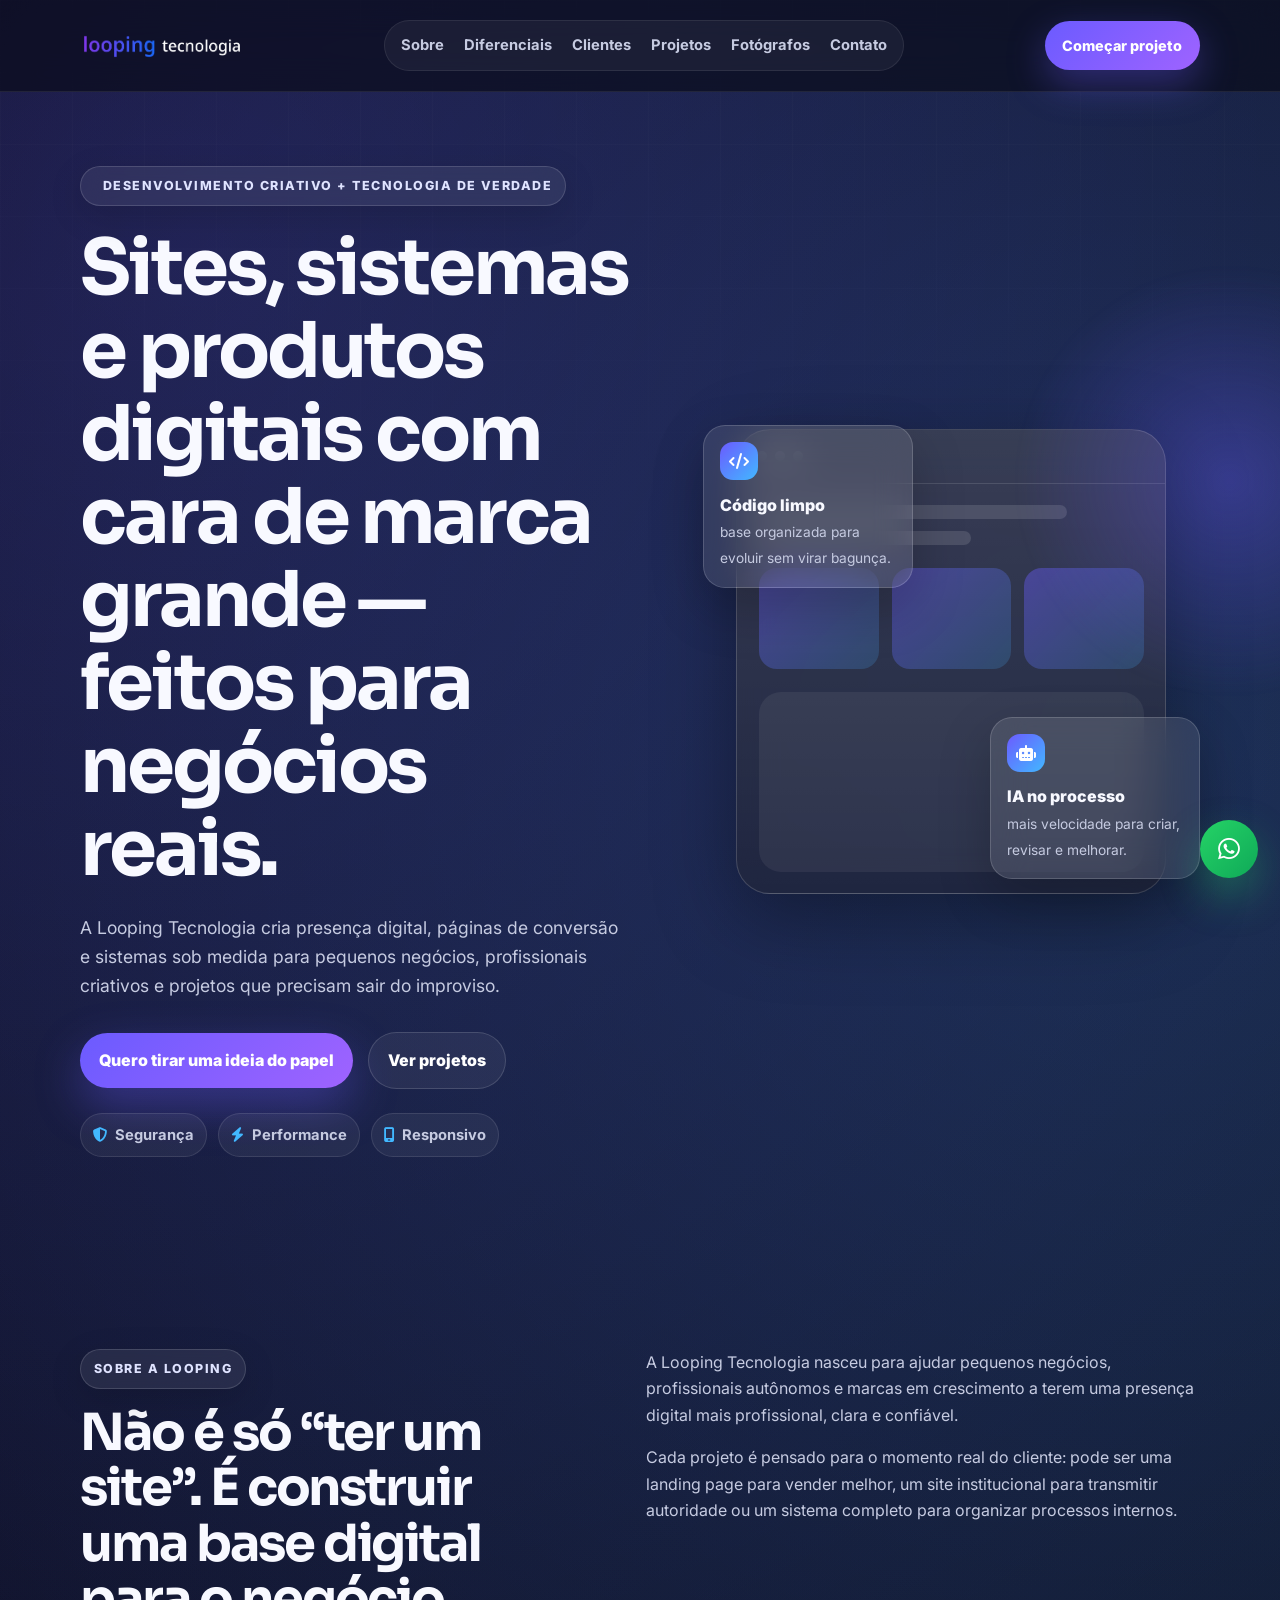
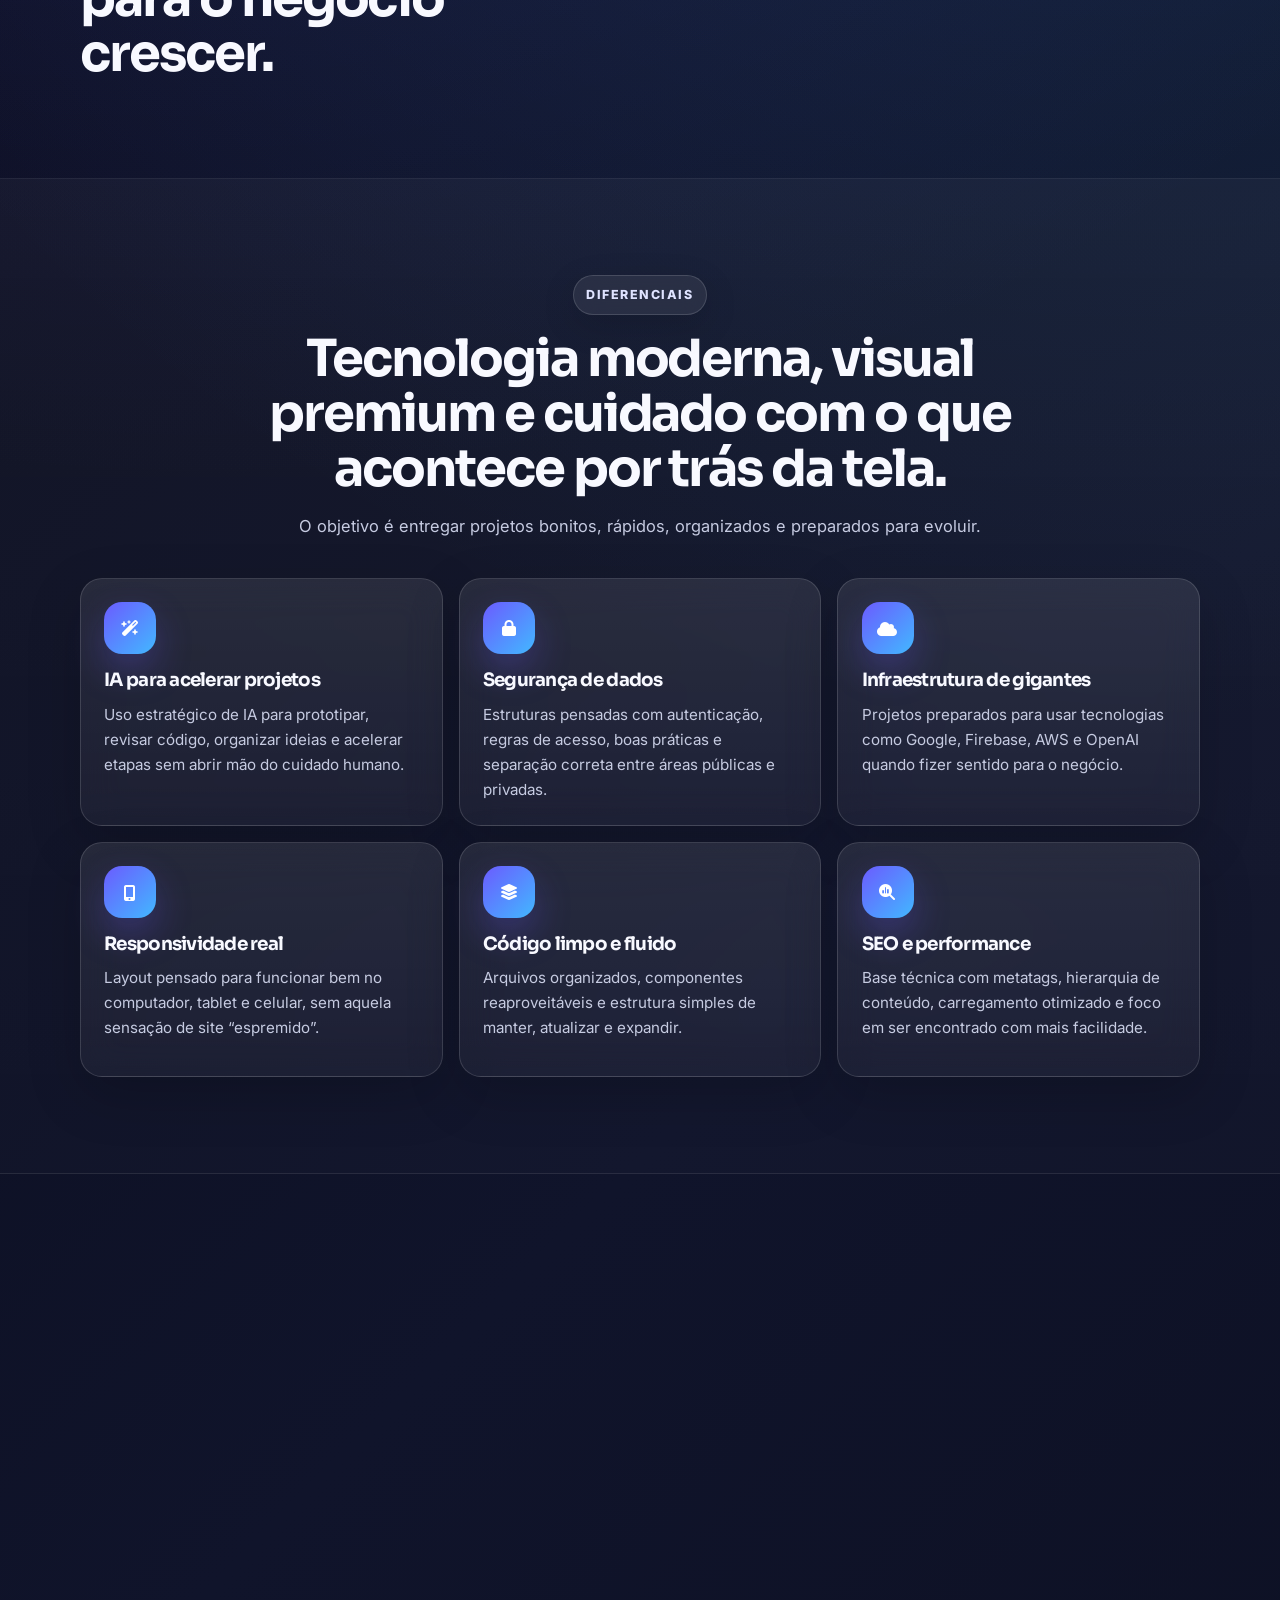
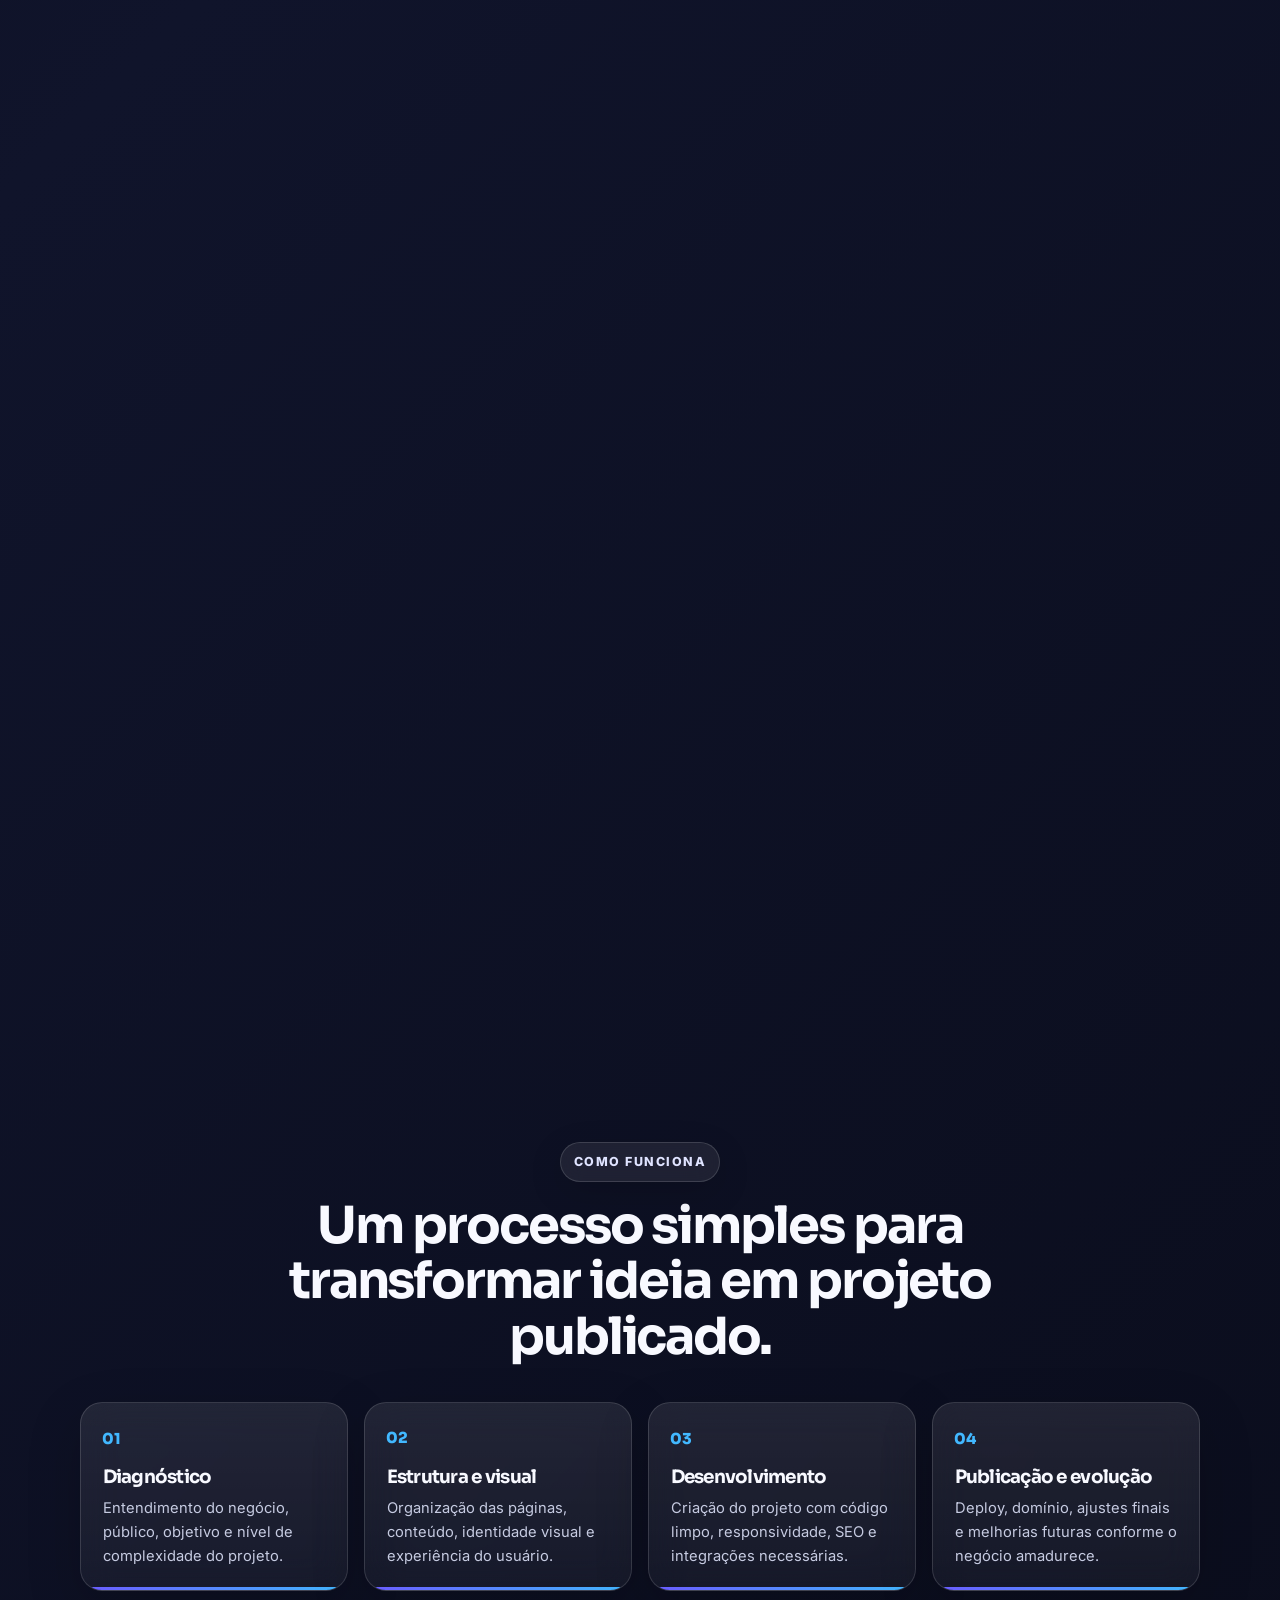
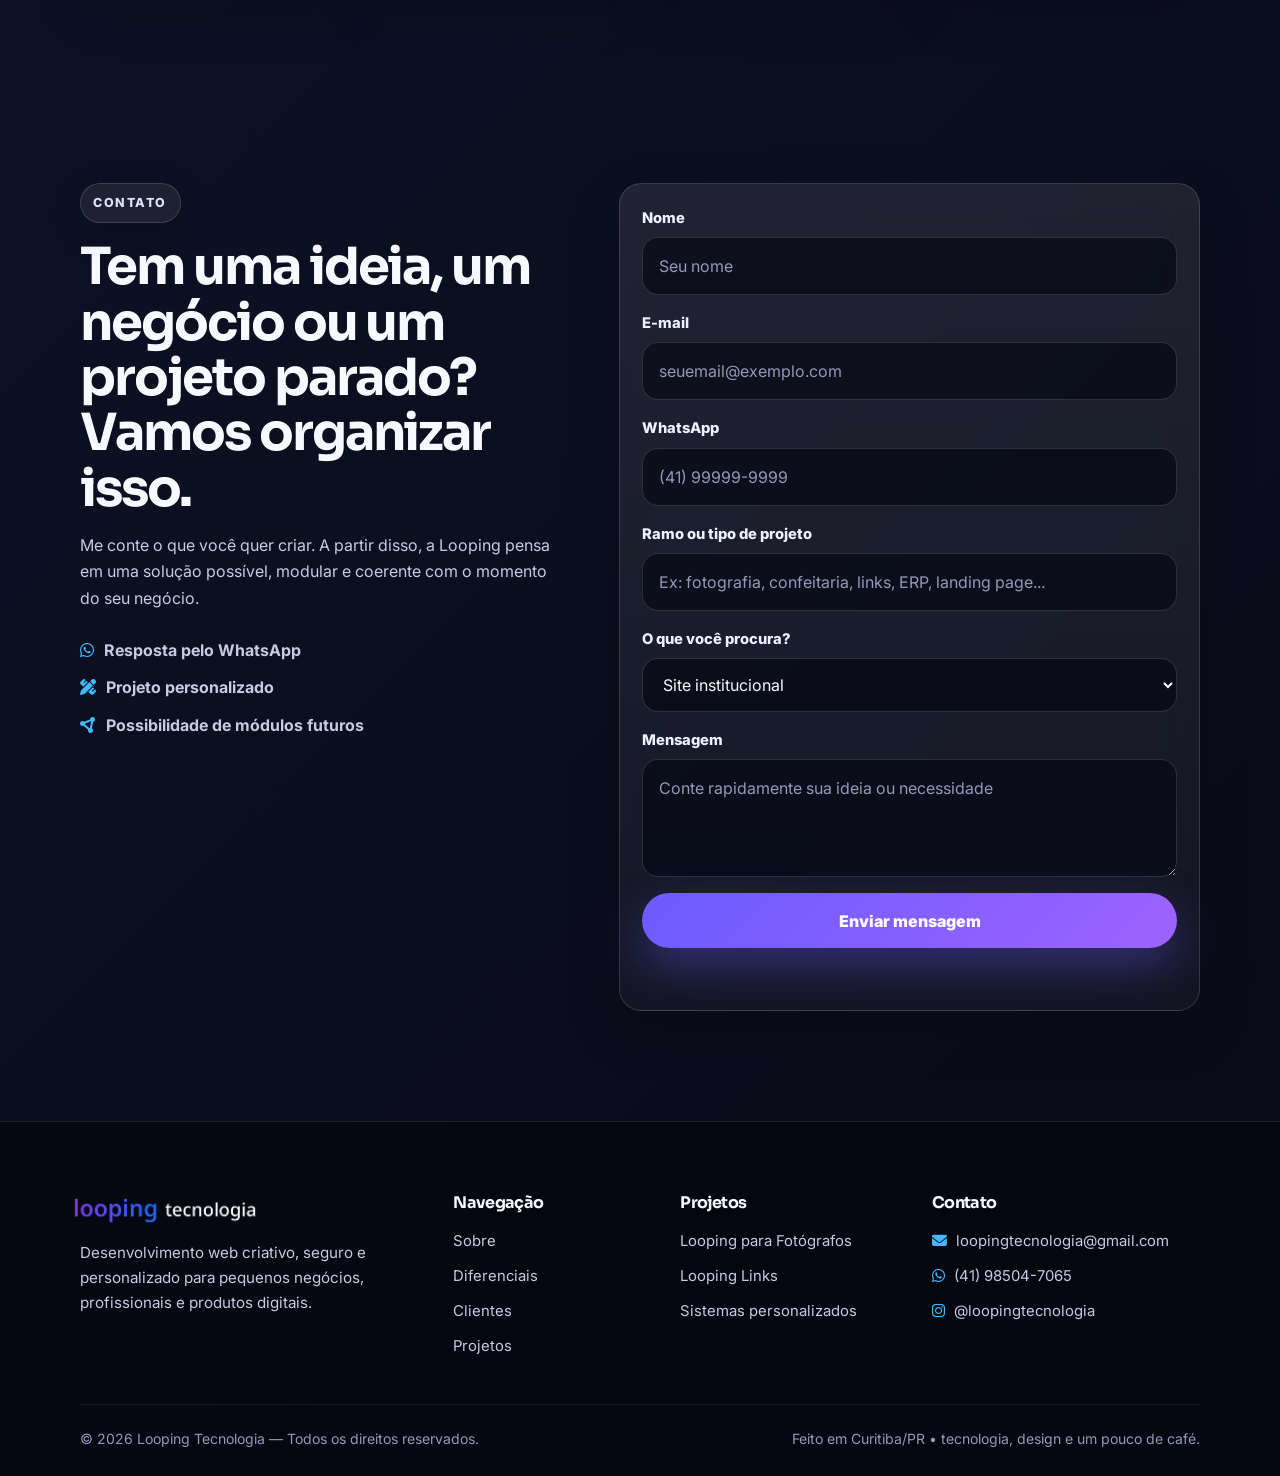
==== commit 53179eac: "melhorias gerais e reformulação da pagina do erp-confeiteiros" ====
--- a/index.html
+++ b/index.html
@@ -248,19 +248,19 @@
             <span class="card-link">Conhecer projeto <i class="fa-solid fa-arrow-right"></i></span>
           </a>
 
-          <a href="projeto-looping-links.html" class="project-card reveal reveal-delay-1">
-            <div class="project-icon"><i class="fa-solid fa-link"></i></div>
-            <span class="project-tag">SaaS / links</span>
+          <a href="https://loopinglinks.com" class="project-card reveal reveal-delay-1">
+            <div class="project-icon-links"><img src="short_logo_links.png"></div>
+            <span class="project-tag">Agregador de Links</span>
             <h3>Looping Links</h3>
             <p>Página de links personalizável para influenciadores, criadores e pequenos negócios com visual profissional.</p>
             <span class="card-link">Ver detalhes <i class="fa-solid fa-arrow-right"></i></span>
           </a>
 
-          <a href="projeto-sistemas-personalizados.html" class="project-card reveal reveal-delay-2">
+          <a href="projeto-erp-confeiteiros.html" class="project-card reveal reveal-delay-2">
             <div class="project-icon"><i class="fa-solid fa-gears"></i></div>
-            <span class="project-tag">Sistemas sob medida</span>
-            <h3>Dashboards e ERPs leves</h3>
-            <p>Painéis administrativos, controle de pedidos, estoque, documentos, galerias e fluxos internos personalizados.</p>
+            <span class="project-tag">Gestão para Confeiteiros</span>
+            <h3>Looping ERP</h3>
+            <p>Painéis administrativos, controle de pedidos, estoque, documentos, fiscal e fluxos internos personalizados.</p>
             <span class="card-link">Explorar possibilidades <i class="fa-solid fa-arrow-right"></i></span>
           </a>
         </div>
--- a/style.css
+++ b/style.css
@@ -626,6 +626,12 @@
   margin-bottom: 1rem;
 }
 
+.project-icon-links{
+  width:auto;
+  margin-top:-15px;
+
+}
+
 .feature-card h3,
 .module-card h3,
 .pain-card h3 {
